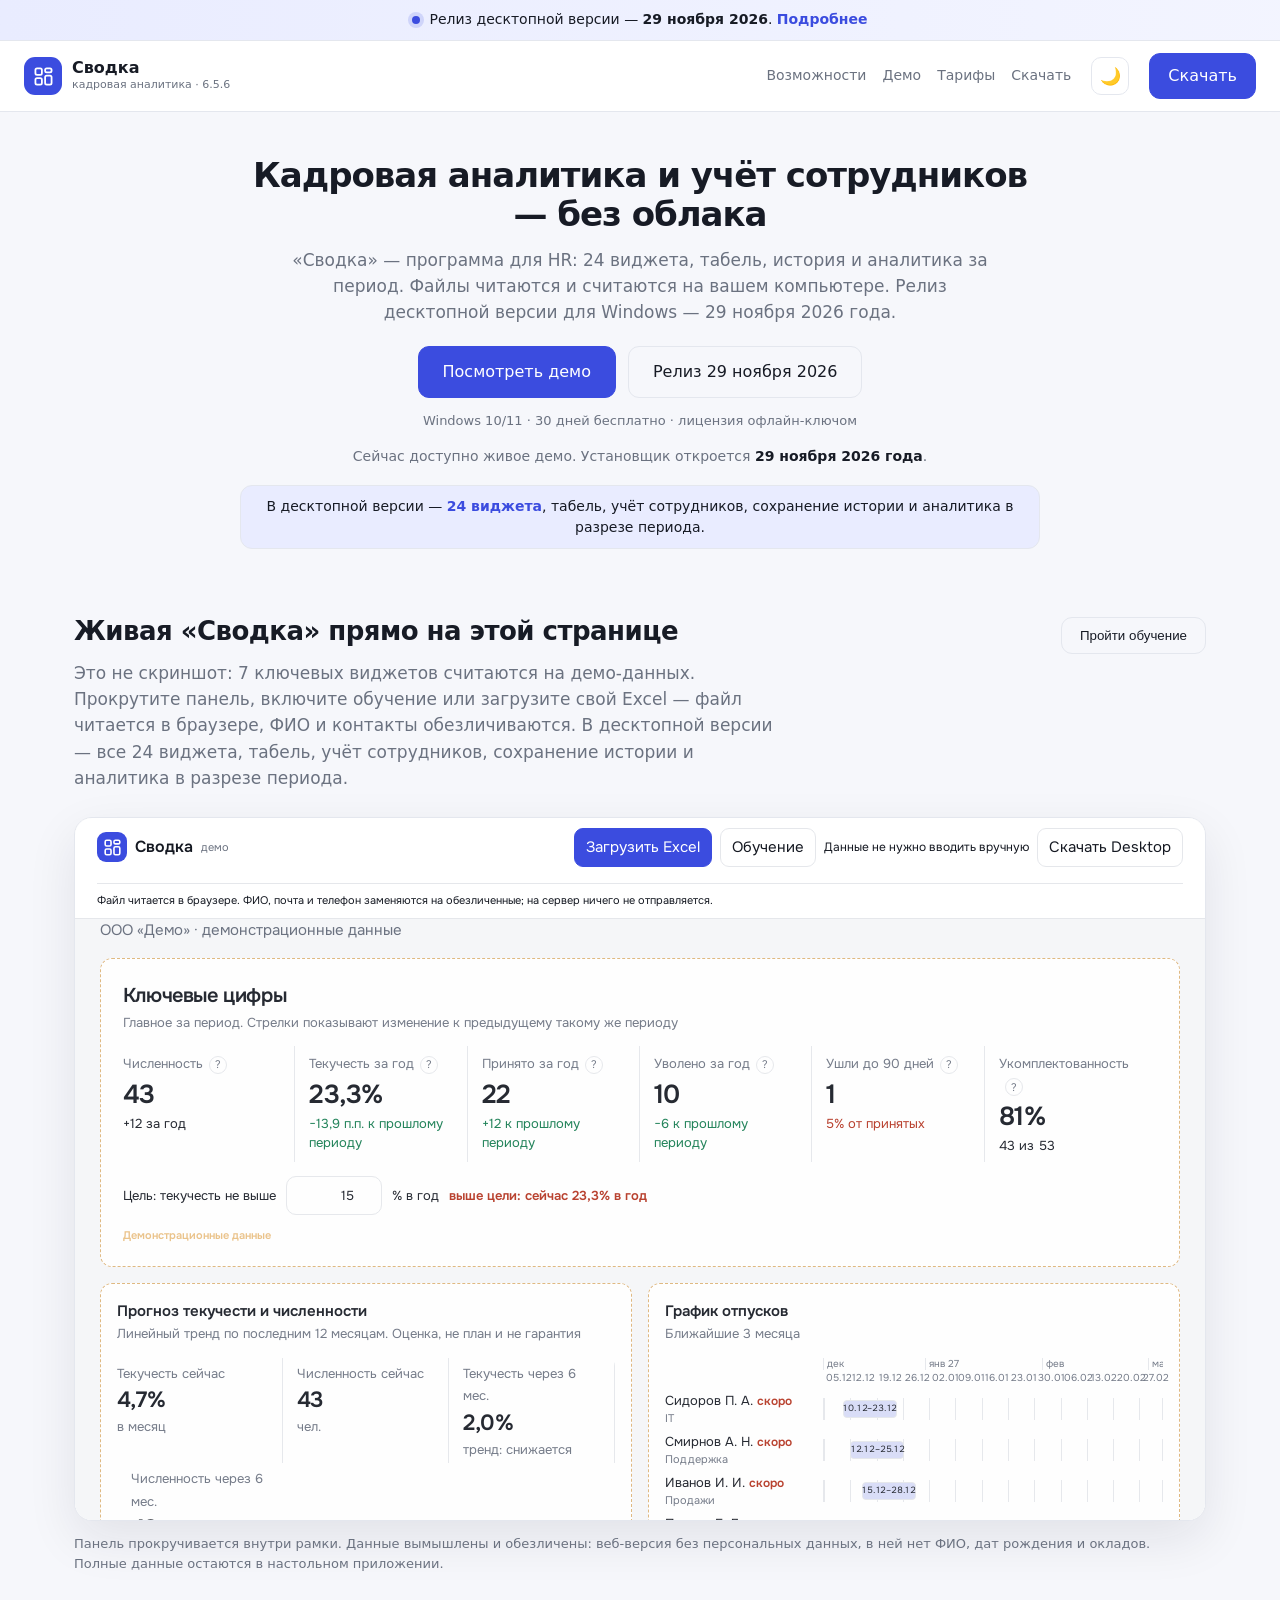
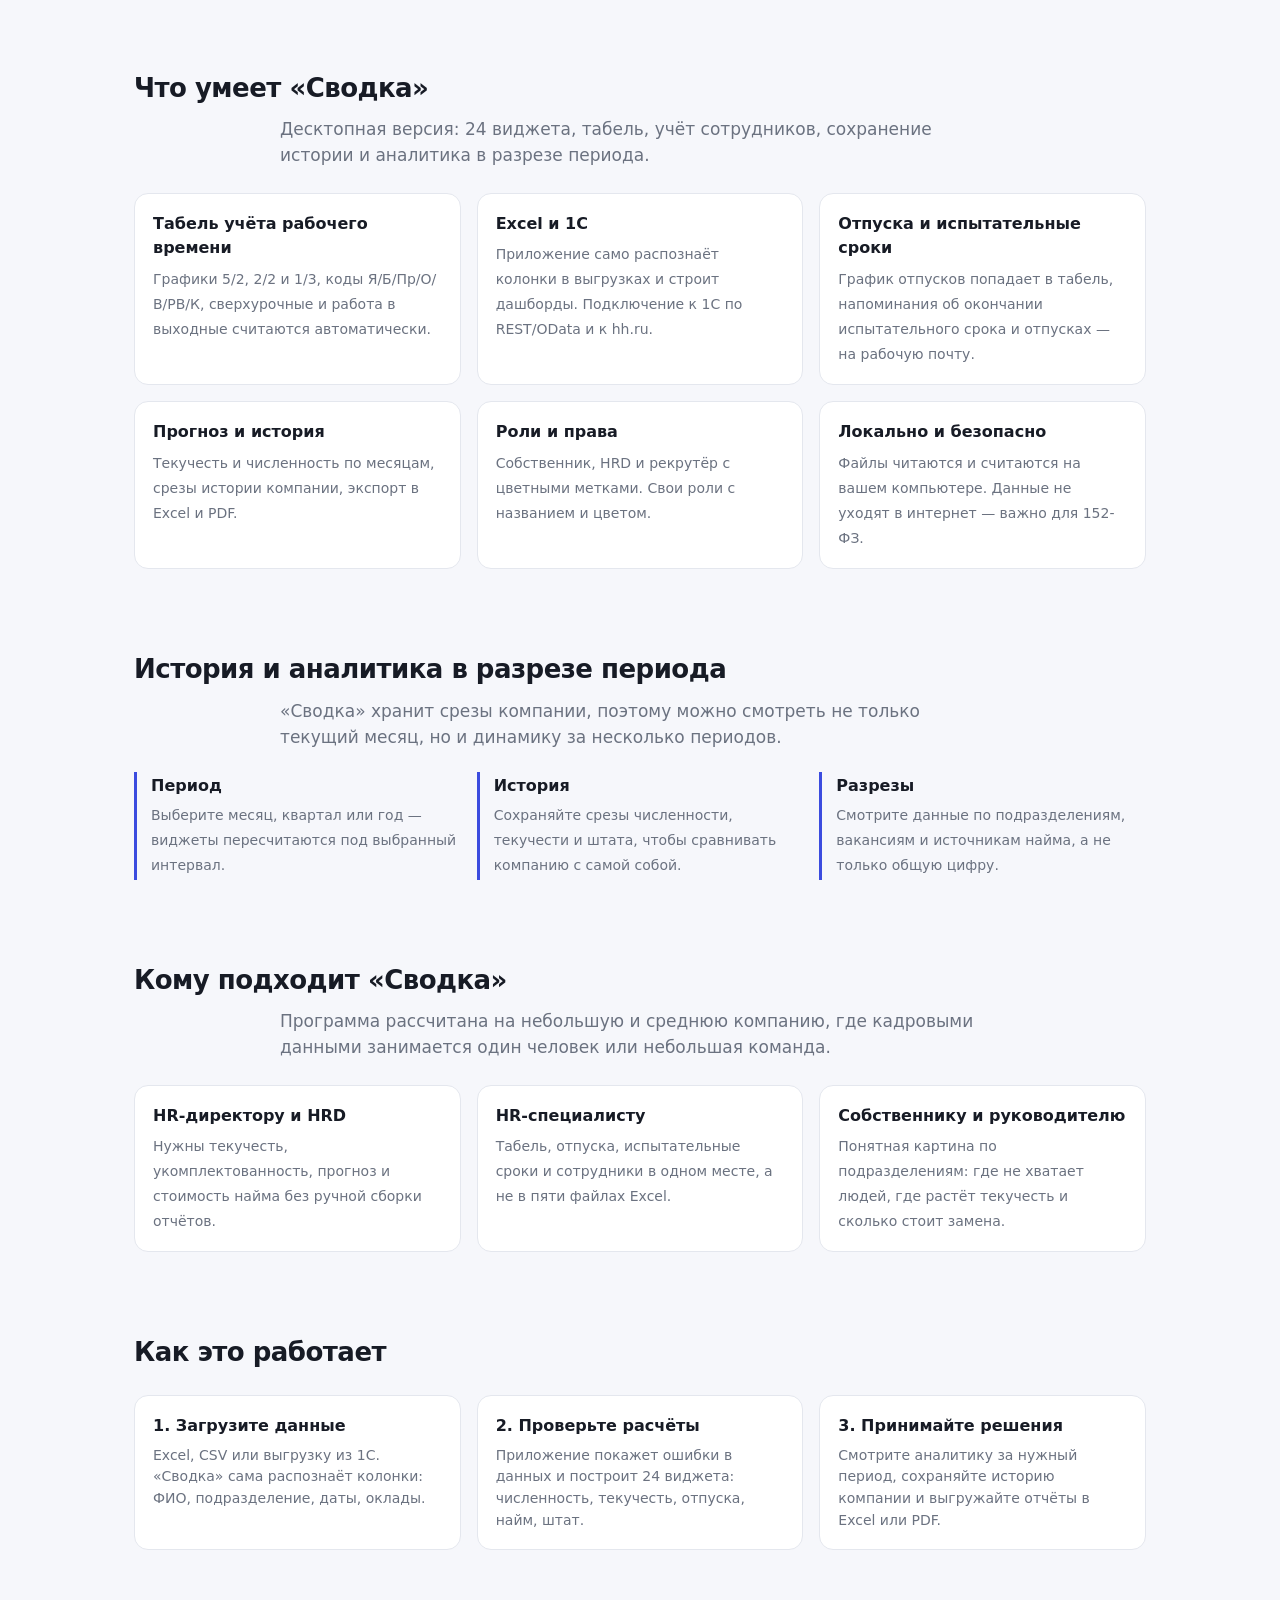
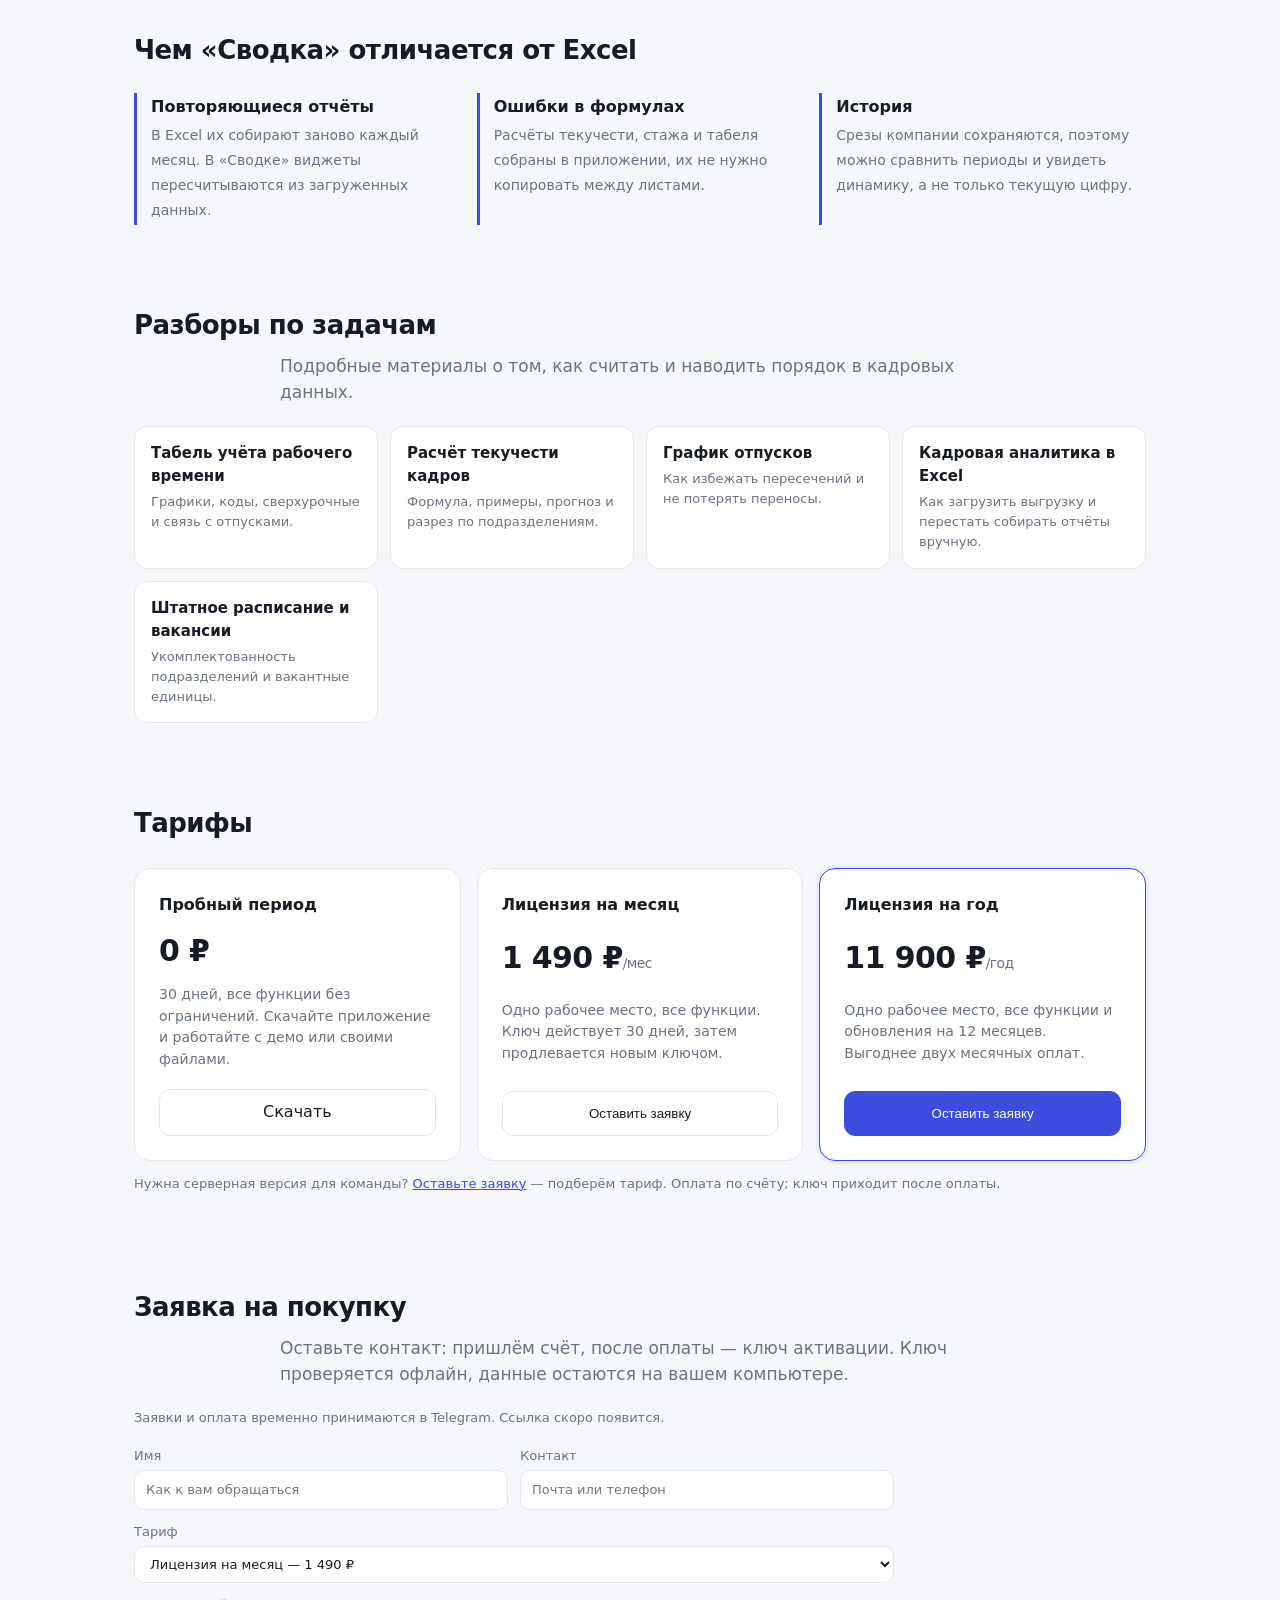
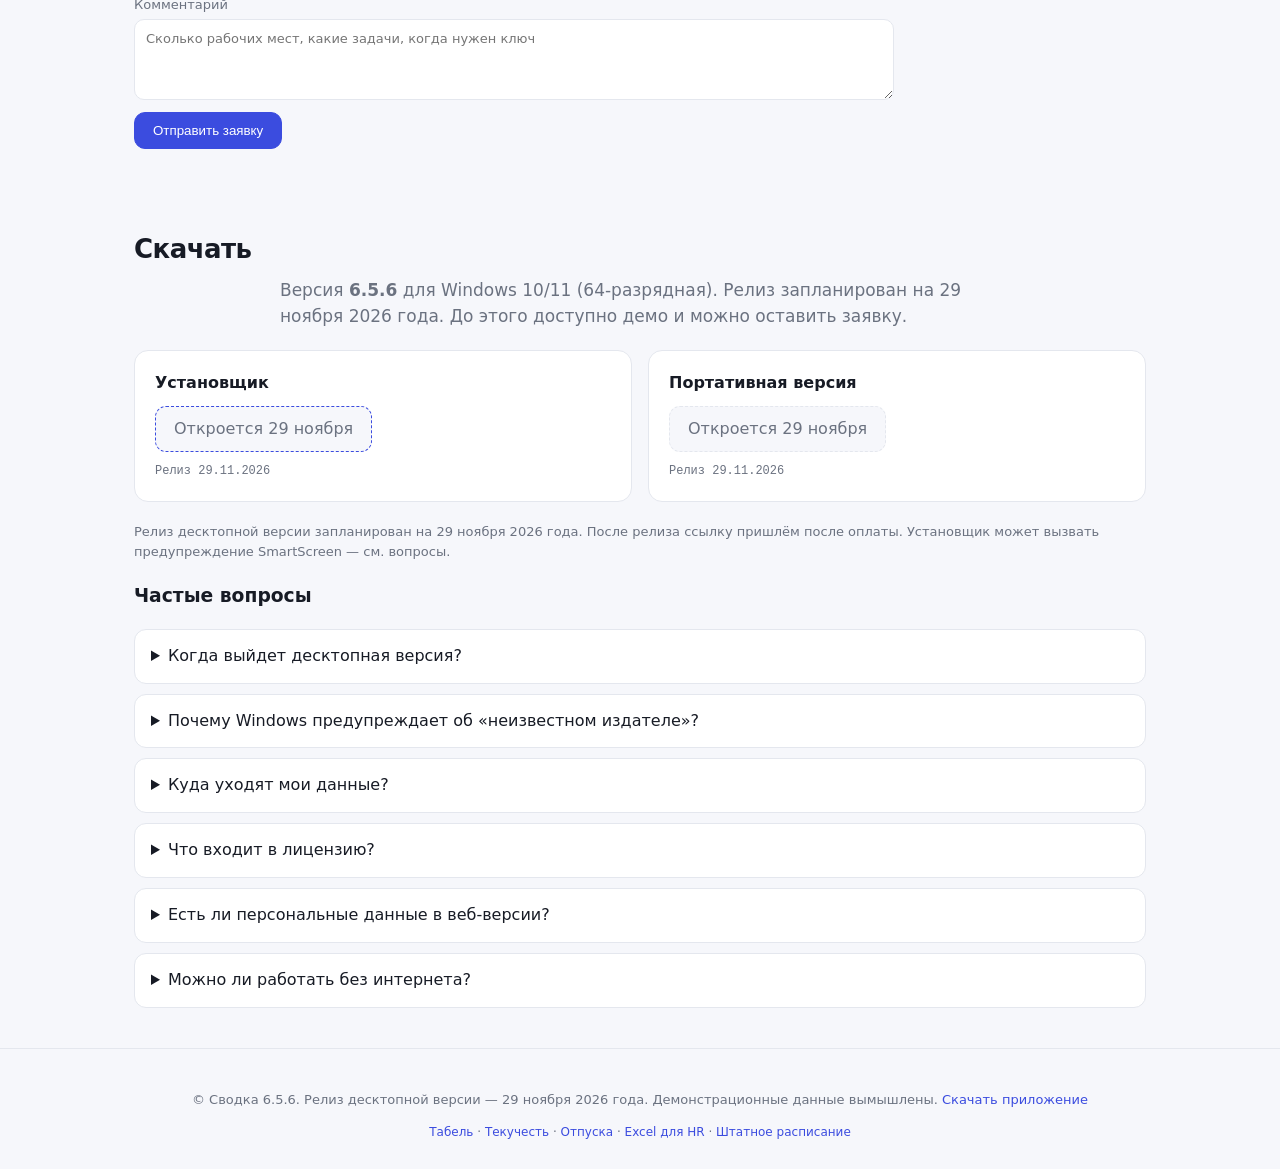
==== docs/index.html @ 2d626028 "SEO: дата релиза, разделы и sitemap" ====
<!DOCTYPE html>
<html lang="ru">
<head>
<meta charset="utf-8">
<meta name="viewport" content="width=device-width, initial-scale=1">
<title>Сводка — кадровая аналитика для HR. Релиз 29 ноября 2026</title>
<meta name="description" content="Сводка — программа для кадровой аналитики и учёта сотрудников: 24 виджета, табель, история и аналитика за период. Релиз для Windows — 29 ноября 2026 года. Демо уже доступно.">
<link rel="canonical" href="https://kraishkinaa.github.io/svodka/">
<link rel="icon" href="site-icon.svg">
<meta name="robots" content="index,follow">
<meta name="theme-color" content="#3b4cdf">
<meta property="og:type" content="website">
<meta property="og:site_name" content="Сводка">
<meta property="og:title" content="Сводка — кадровая аналитика и учёт сотрудников">
<meta property="og:description" content="24 виджета, табель, учёт сотрудников, история и аналитика за период. Релиз для Windows — 29 ноября 2026 года.">
<meta property="og:url" content="https://kraishkinaa.github.io/svodka/">
<meta property="og:image" content="https://kraishkinaa.github.io/svodka/og-image.png">
<meta property="og:image:width" content="1200">
<meta property="og:image:height" content="630">
<meta property="og:image:alt" content="Сводка — кадровая аналитика и учёт сотрудников">
<meta name="twitter:card" content="summary_large_image">
<meta name="twitter:title" content="Сводка — кадровая аналитика для HR">
<meta name="twitter:description" content="24 виджета, табель и аналитика за период. Релиз 29 ноября 2026 года.">
<meta name="twitter:image" content="https://kraishkinaa.github.io/svodka/og-image.png">
<link rel="stylesheet" href="style.css?v=6.5.6-mwyd19mm-mwyd19mm">
<script type="application/ld+json">
{"@context":"https://schema.org","@graph":[
{"@type":"Organization","@id":"https://kraishkinaa.github.io/svodka/#org","name":"Сводка","url":"https://kraishkinaa.github.io/svodka/","logo":"https://kraishkinaa.github.io/svodka/site-icon.svg","sameAs":["https://github.com/kraishkinaa/svodka"]},
{"@type":"WebSite","@id":"https://kraishkinaa.github.io/svodka/#website","url":"https://kraishkinaa.github.io/svodka/","name":"Сводка","inLanguage":"ru","publisher":{"@id":"https://kraishkinaa.github.io/svodka/#org"}},
{"@type":"SoftwareApplication","@id":"https://kraishkinaa.github.io/svodka/#app","name":"Сводка","applicationCategory":"BusinessApplication","operatingSystem":"Windows 10, Windows 11","softwareVersion":"6.5.6","inLanguage":"ru","description":"Кадровая аналитика и учёт сотрудников: 24 виджета, табель, история и аналитика за период. Данные хранятся на компьютере пользователя.","datePublished":"2026-11-29","releaseNotes":"Релиз десктопной версии для Windows","url":"https://kraishkinaa.github.io/svodka/","image":"https://kraishkinaa.github.io/svodka/og-image.png","publisher":{"@id":"https://kraishkinaa.github.io/svodka/#org"},"offers":{"@type":"Offer","price":"1490","priceCurrency":"RUB","availability":"https://schema.org/PreOrder","url":"https://kraishkinaa.github.io/svodka/#pricing"}},
{"@type":"FAQPage","@id":"https://kraishkinaa.github.io/svodka/#faq","mainEntity":[
{"@type":"Question","name":"Когда выйдет десктопная версия?","acceptedAnswer":{"@type":"Answer","text":"Релиз десктопной версии для Windows запланирован на 29 ноября 2026 года. До релиза доступно живое демо, а заявку можно оставить уже сейчас."}},
{"@type":"Question","name":"Куда уходят мои данные?","acceptedAnswer":{"@type":"Answer","text":"Никуда. Приложение читает и считает файлы на вашем компьютере. Сеть используется только если вы сами подключаете 1С, hh.ru или загружаете производственный календарь."}},
{"@type":"Question","name":"Что входит в лицензию?","acceptedAnswer":{"@type":"Answer","text":"Лицензия на одно рабочее место: месяц или год. Триал — 30 дней бесплатно. Ключ активируется в приложении и проверяется офлайн."}},
{"@type":"Question","name":"Есть ли персональные данные в веб-версии?","acceptedAnswer":{"@type":"Answer","text":"Веб-версия обрабатывает загруженные файлы только в браузере: на сервер ничего не отправляется. Панели табеля и сотрудников в веб-версии доступны в демо-режиме; полная работа — в приложении для Windows."}},
{"@type":"Question","name":"Можно ли работать без интернета?","acceptedAnswer":{"@type":"Answer","text":"Да. Десктопное приложение работает офлайн: лицензия проверяется ключом, а данные хранятся на компьютере. Интернет нужен только для необязательных интеграций."}}
]}
]}
</script>
</head>
<body>
<div class="release-bar" role="status"><span class="release-dot"></span><span>Релиз десктопной версии — <time datetime="2026-11-29">29 ноября 2026</time>. <a href="#download">Подробнее</a></span></div>
<header class="top">
  <div class="brand"><span class="mark"><svg viewBox="0 0 26 26" fill="none" stroke="currentColor" stroke-width="2.2" stroke-linecap="round" stroke-linejoin="round" aria-hidden="true"><rect x="3" y="3" width="8" height="8" rx="2"/><rect x="15" y="3" width="8" height="5" rx="2"/><rect x="3" y="15" width="8" height="8" rx="2"/><rect x="15" y="12" width="8" height="11" rx="2"/></svg></span><div><b>Сводка</b><small>кадровая аналитика · 6.5.6</small></div></div>
  <nav class="nav">
    <a href="#features">Возможности</a>
    <a href="#demo">Демо</a>
    <a href="#pricing">Тарифы</a>
    <a href="#download">Скачать</a>
  </nav>
  <button type="button" class="theme-btn" id="site-theme" aria-label="Переключить тему" title="Тёмная тема">🌙</button>
  <a class="btn primary" href="#download">Скачать</a>
</header>

<section class="hero">
  <h1>Кадровая аналитика и учёт сотрудников — без облака</h1>
  <p class="lead">«Сводка» — программа для HR: 24 виджета, табель, история и аналитика за период. Файлы читаются и считаются на вашем компьютере. Релиз десктопной версии для Windows — 29 ноября 2026 года.</p>
  <div class="hero-actions">
    <a class="btn primary lg" href="#demo" data-demo-tour>Посмотреть демо</a>
    <a class="btn ghost lg" href="#download">Релиз 29 ноября 2026</a>
  </div>
  <p class="fine">Windows 10/11 · 30 дней бесплатно · лицензия офлайн-ключом</p>
  <p class="release-note">Сейчас доступно живое демо. Установщик откроется <time datetime="2026-11-29">29 ноября 2026 года</time>.</p>
  <p class="hero-facts">В десктопной версии — <b>24 виджета</b>, табель, учёт сотрудников, сохранение истории и аналитика в разрезе периода.</p>
</section>

<section id="demo" class="section demo-live">
  <div class="demo-intro">
    <div>
      <h2>Живая «Сводка» прямо на этой странице</h2>
      <p class="lead">Это не скриншот: 7 ключевых виджетов считаются на демо-данных. Прокрутите панель, включите обучение или загрузите свой Excel — файл читается в браузере, ФИО и контакты обезличиваются. В десктопной версии — все 24 виджета, табель, учёт сотрудников, сохранение истории и аналитика в разрезе периода.</p>
    </div>
    <div class="demo-intro-actions">
      <button type="button" class="btn ghost" data-demo-tour>Пройти обучение</button>
    </div>
  </div>
  <div class="live-demo">
    <iframe id="demo-inline" title="Живое демо «Сводки»" src="demo/?showcase=1&embed=1&v=6.5.6-mwyd19mm-mwyd19mm" loading="eager"></iframe>
  </div>
  <p class="fine">Панель прокручивается внутри рамки. Данные вымышлены и обезличены: веб-версия без персональных данных, в ней нет ФИО, дат рождения и окладов. Полные данные остаются в настольном приложении.</p>
</section>

<section id="features" class="section">
  <h2>Что умеет «Сводка»</h2>
  <p class="lead">Десктопная версия: 24 виджета, табель, учёт сотрудников, сохранение истории и аналитика в разрезе периода.</p>
  <div class="feat-grid">
    <div class="feat"><b>Табель учёта рабочего времени</b><span>Графики 5/2, 2/2 и 1/3, коды Я/Б/Пр/О/В/РВ/К, сверхурочные и работа в выходные считаются автоматически.</span></div>
    <div class="feat"><b>Excel и 1С</b><span>Приложение само распознаёт колонки в выгрузках и строит дашборды. Подключение к 1С по REST/OData и к hh.ru.</span></div>
    <div class="feat"><b>Отпуска и испытательные сроки</b><span>График отпусков попадает в табель, напоминания об окончании испытательного срока и отпусках — на рабочую почту.</span></div>
    <div class="feat"><b>Прогноз и история</b><span>Текучесть и численность по месяцам, срезы истории компании, экспорт в Excel и PDF.</span></div>
    <div class="feat"><b>Роли и права</b><span>Собственник, HRD и рекрутёр с цветными метками. Свои роли с названием и цветом.</span></div>
    <div class="feat"><b>Локально и безопасно</b><span>Файлы читаются и считаются на вашем компьютере. Данные не уходят в интернет — важно для 152-ФЗ.</span></div>
  </div>
</section>

<section id="history" class="section">
  <h2>История и аналитика в разрезе периода</h2>
  <p class="lead">«Сводка» хранит срезы компании, поэтому можно смотреть не только текущий месяц, но и динамику за несколько периодов.</p>
  <div class="compare">
    <div><b>Период</b><span>Выберите месяц, квартал или год — виджеты пересчитаются под выбранный интервал.</span></div>
    <div><b>История</b><span>Сохраняйте срезы численности, текучести и штата, чтобы сравнивать компанию с самой собой.</span></div>
    <div><b>Разрезы</b><span>Смотрите данные по подразделениям, вакансиям и источникам найма, а не только общую цифру.</span></div>
  </div>
</section>

<section id="audience" class="section">
  <h2>Кому подходит «Сводка»</h2>
  <p class="lead">Программа рассчитана на небольшую и среднюю компанию, где кадровыми данными занимается один человек или небольшая команда.</p>
  <div class="feat-grid">
    <div class="feat"><b>HR-директору и HRD</b><span>Нужны текучесть, укомплектованность, прогноз и стоимость найма без ручной сборки отчётов.</span></div>
    <div class="feat"><b>HR-специалисту</b><span>Табель, отпуска, испытательные сроки и сотрудники в одном месте, а не в пяти файлах Excel.</span></div>
    <div class="feat"><b>Собственнику и руководителю</b><span>Понятная картина по подразделениям: где не хватает людей, где растёт текучесть и сколько стоит замена.</span></div>
  </div>
</section>

<section id="how" class="section">
  <h2>Как это работает</h2>
  <div class="steps">
    <div><b>1. Загрузите данные</b><span>Excel, CSV или выгрузку из 1С. «Сводка» сама распознаёт колонки: ФИО, подразделение, даты, оклады.</span></div>
    <div><b>2. Проверьте расчёты</b><span>Приложение покажет ошибки в данных и построит 24 виджета: численность, текучесть, отпуска, найм, штат.</span></div>
    <div><b>3. Принимайте решения</b><span>Смотрите аналитику за нужный период, сохраняйте историю компании и выгружайте отчёты в Excel или PDF.</span></div>
  </div>
</section>

<section id="vs-excel" class="section">
  <h2>Чем «Сводка» отличается от Excel</h2>
  <div class="compare">
    <div><b>Повторяющиеся отчёты</b><span>В Excel их собирают заново каждый месяц. В «Сводке» виджеты пересчитываются из загруженных данных.</span></div>
    <div><b>Ошибки в формулах</b><span>Расчёты текучести, стажа и табеля собраны в приложении, их не нужно копировать между листами.</span></div>
    <div><b>История</b><span>Срезы компании сохраняются, поэтому можно сравнить периоды и увидеть динамику, а не только текущую цифру.</span></div>
  </div>
</section>

<section id="guides" class="section">
  <h2>Разборы по задачам</h2>
  <p class="lead">Подробные материалы о том, как считать и наводить порядок в кадровых данных.</p>
  <div class="topic-grid">
    <a href="tabel-ucheta-rabochego-vremeni/"><b>Табель учёта рабочего времени</b><span>Графики, коды, сверхурочные и связь с отпусками.</span></a>
    <a href="raschet-tekuchesti-kadrov/"><b>Расчёт текучести кадров</b><span>Формула, примеры, прогноз и разрез по подразделениям.</span></a>
    <a href="grafik-otpuskov/"><b>График отпусков</b><span>Как избежать пересечений и не потерять переносы.</span></a>
    <a href="kadrovaya-analitika-excel/"><b>Кадровая аналитика в Excel</b><span>Как загрузить выгрузку и перестать собирать отчёты вручную.</span></a>
    <a href="shtatnoe-raspisanie/"><b>Штатное расписание и вакансии</b><span>Укомплектованность подразделений и вакантные единицы.</span></a>
  </div>
</section>

<section id="pricing" class="section">
  <h2>Тарифы</h2>
  <div class="pricing">
    <div class="plan">
      <h3>Пробный период</h3>
      <div class="price">0 ₽</div>
      <p>30 дней, все функции без ограничений. Скачайте приложение и работайте с демо или своими файлами.</p>
      <a class="btn ghost" href="#download">Скачать</a>
    </div>
    <div class="plan">
      <h3>Лицензия на месяц</h3>
      <div class="price">1 490 ₽<small>/мес</small></div>
      <p>Одно рабочее место, все функции. Ключ действует 30 дней, затем продлевается новым ключом.</p>
      <button type="button" class="btn ghost" data-plan="month">Оставить заявку</button>
    </div>
    <div class="plan featured">
      <h3>Лицензия на год</h3>
      <div class="price">11 900 ₽<small>/год</small></div>
      <p>Одно рабочее место, все функции и обновления на 12 месяцев. Выгоднее двух месячных оплат.</p>
      <button type="button" class="btn primary" data-plan="year">Оставить заявку</button>
    </div>
  </div>
  <p class="fine">Нужна серверная версия для команды? <button type="button" class="lk" data-plan="server">Оставьте заявку</button> — подберём тариф. Оплата по счёту; ключ приходит после оплаты.</p>
</section>

<section id="lead" class="section">
  <h2>Заявка на покупку</h2>
  <p class="lead">Оставьте контакт: пришлём счёт, после оплаты — ключ активации. Ключ проверяется офлайн, данные остаются на вашем компьютере.</p>
  <form id="lead-form" class="lead-form">
    <label>Имя<input id="lead-name" name="name" maxlength="120" placeholder="Как к вам обращаться" autocomplete="name"></label>
    <label>Контакт<input id="lead-contact" name="contact" maxlength="200" placeholder="Почта или телефон" autocomplete="email"></label>
    <label>Тариф<select id="lead-plan" name="plan">
      <option value="month">Лицензия на месяц — 1 490 ₽</option>
      <option value="year">Лицензия на год — 11 900 ₽</option>
      <option value="server">Серверная версия — по запросу</option>
    </select></label>
    <label>Комментарий<textarea id="lead-comment" name="comment" rows="3" maxlength="2000" placeholder="Сколько рабочих мест, какие задачи, когда нужен ключ"></textarea></label>
    <div class="lead-actions"><button type="submit" class="btn primary">Отправить заявку</button><span class="fine" id="lead-status"></span></div>
  </form>
</section>

<section id="download" class="section">
  <h2>Скачать</h2>
  <p class="lead">Версия <b id="dl-version">6.5.6</b> для Windows 10/11 (64-разрядная). Релиз запланирован на <time datetime="2026-11-29">29 ноября 2026 года</time>. До этого доступно демо и можно оставить заявку.</p>
  <div class="dl-grid">
    <div class="dl">
      <b>Установщик</b>
      <a class="btn primary locked" id="dl-setup" href="#download" role="button" aria-disabled="true">Скачивание скоро</a>
      <span class="hash" id="hash-setup">Ссылка появится после оплаты</span>
    </div>
    <div class="dl">
      <b>Портативная версия</b>
      <a class="btn ghost locked" id="dl-portable" href="#download" role="button" aria-disabled="true">Скачивание скоро</a>
      <span class="hash" id="hash-portable">Ссылка появится после оплаты</span>
    </div>
  </div>
  <p class="fine" id="dl-note">Контрольные суммы SHA-256 показаны для проверки целостности. Установщик может вызвать предупреждение SmartScreen — см. <a href="#faq">вопросы</a>.</p>

  <h3 id="faq">Частые вопросы</h3>
  <div class="faq">
    <details><summary>Когда выйдет десктопная версия?</summary><p>Релиз десктопной версии для Windows запланирован на <time datetime="2026-11-29">29 ноября 2026 года</time>. До релиза доступно живое демо, а заявку можно оставить уже сейчас.</p></details>
    <details><summary>Почему Windows предупреждает об «неизвестном издателе»?</summary><p>Установщик не подписан сертификатом кода. Нажмите «Подробнее» → «Выполнить в любом случае». Для снятия предупреждения нужен EV-сертификат.</p></details>
    <details><summary>Куда уходят мои данные?</summary><p>Никуда. Приложение читает и считает файлы на вашем компьютере. Сеть используется только если вы сами подключаете 1С, hh.ru или загружаете производственный календарь.</p></details>
    <details><summary>Что входит в лицензию?</summary><p>Лицензия на одно рабочее место: месяц или год. Триал — 30 дней бесплатно. Ключ активируется в приложении, проверяется офлайн. После окончания срока ключ можно продлить.</p></details>
    <details><summary>Есть ли персональные данные в веб-версии?</summary><p>Веб-версия обрабатывает загруженные файлы только в браузере: на сервер ничего не отправляется. Панели табеля и сотрудников в веб-версии доступны только в демо-режиме; полная работа с ними — в приложении для Windows.</p></details>
    <details><summary>Можно ли работать без интернета?</summary><p>Да. Десктопное приложение работает офлайн: лицензия проверяется ключом, а данные хранятся на компьютере. Интернет нужен только для необязательных интеграций.</p></details>
  </div>
</section>

<footer>
  <p>© Сводка 6.5.6. Релиз десктопной версии — <time datetime="2026-11-29">29 ноября 2026 года</time>. Демонстрационные данные вымышлены. <a href="#download">Скачать приложение</a></p>
  <p class="footer-links"><a href="tabel-ucheta-rabochego-vremeni/">Табель</a> · <a href="raschet-tekuchesti-kadrov/">Текучесть</a> · <a href="grafik-otpuskov/">Отпуска</a> · <a href="kadrovaya-analitika-excel/">Excel для HR</a> · <a href="shtatnoe-raspisanie/">Штатное расписание</a></p>
</footer>

<div id="dl-modal" class="dl-modal" hidden>
  <div class="dl-modal-card" role="dialog" aria-modal="true" aria-labelledby="dl-modal-title">
    <h3 id="dl-modal-title">Релиз 29 ноября 2026</h3>
    <p>Установщик десктопной версии откроется 29 ноября 2026 года. До релиза можно посмотреть живое демо и оставить заявку.</p>
    <div class="dl-modal-actions">
      <a class="btn primary" id="dl-buy" href="#" target="_blank" rel="noopener">Написать в Telegram</a>
      <span class="fine" id="dl-buy-note">Ссылка на Telegram скоро появится.</span>
      <button type="button" class="btn ghost" id="dl-close">Понятно</button>
    </div>
  </div>
</div>

<script src="site-config.js?v=6.5.6-mwyd19mm-mwyd19mm"></script>
<script src="analytics.js?v=6.5.6-mwyd19mm-mwyd19mm"></script>
<script src="app.js?v=6.5.6-mwyd19mm-mwyd19mm"></script>
</body>
</html>
---- docs/style.css ----
:root{--bg:#f6f7fb;--s:#fff;--ink:#171b25;--mut:#6b7280;--line:#e4e7ee;--acc:#3b4cdf;--accs:#e9ecff;--ok:#117a4d;--bad:#b4331f;--c2:#0f9d8a;--c3:#d98b1c}
*{box-sizing:border-box}
html{scroll-behavior:smooth}
body{margin:0;background:var(--bg);color:var(--ink);font:16px/1.55 system-ui,-apple-system,"Segoe UI",Roboto,Arial,sans-serif}
a{color:var(--acc);text-decoration:none}
a:hover{text-decoration:underline}
.top{position:sticky;top:0;z-index:20;display:flex;align-items:center;gap:20px;padding:12px 24px;background:color-mix(in srgb,var(--s) 92%,transparent);border-bottom:1px solid var(--line);backdrop-filter:blur(8px)}
.brand{display:flex;align-items:center;gap:10px}
.mark{display:grid;place-items:center;width:38px;height:38px;border-radius:11px;background:var(--acc);color:#fff;font-weight:700;font-size:19px}
.brand b{display:block;font-size:16px;line-height:1.1}
.brand small{display:block;font-size:11px;color:var(--mut)}
.nav{display:flex;gap:16px;margin-left:auto}
.nav a{color:var(--mut);font-size:14px}
.nav a:hover{color:var(--ink)}
.btn{display:inline-flex;align-items:center;justify-content:center;gap:8px;border:1px solid var(--line);border-radius:11px;padding:10px 18px;background:var(--s);color:var(--ink);font-weight:500;cursor:pointer}
.btn:hover{text-decoration:none;border-color:var(--acc)}
.btn.primary{background:var(--acc);border-color:var(--acc);color:#fff}
.btn.primary:hover{filter:brightness(1.06)}
.btn.ghost{background:transparent}
.btn.lg{padding:13px 24px;font-size:16px}
.hero{max-width:860px;margin:0 auto;padding:44px 24px 22px;text-align:center}
.hero h1{font-size:34px;letter-spacing:-.03em;line-height:1.12;margin:0 0 14px}
.lead{color:var(--mut);font-size:17px;max-width:720px;margin:0 auto 20px}
.hero-actions{display:flex;gap:12px;justify-content:center;flex-wrap:wrap}
.fine{font-size:13px;color:var(--mut)}
.hero-facts{max-width:800px;margin:18px auto 0;padding:10px 16px;border:1px solid var(--line);border-radius:12px;background:var(--accs);font-size:14px;line-height:1.5}
.hero-facts b{color:var(--acc);font-weight:600}
.release-bar{display:flex;align-items:center;justify-content:center;gap:9px;padding:9px 18px;background:linear-gradient(90deg,var(--accs),color-mix(in srgb,var(--accs) 55%,var(--s)));border-bottom:1px solid var(--line);font-size:14px;text-align:center}
.release-bar a{font-weight:600;white-space:nowrap}
.release-dot{width:8px;height:8px;border-radius:50%;background:var(--acc);box-shadow:0 0 0 4px color-mix(in srgb,var(--acc) 16%,transparent);flex:none}
.release-bar time,.release-note time{font-weight:700;color:var(--ink)}
.release-note{max-width:720px;margin:14px auto 0;font-size:14px;color:var(--mut)}
.steps{display:grid;grid-template-columns:repeat(3,1fr);gap:16px;margin-top:22px}
.steps>div{border:1px solid var(--line);border-radius:14px;padding:18px;background:var(--s)}
.steps b{display:block;margin-bottom:6px}
.steps span{display:block;color:var(--mut);font-size:14px}
.compare{display:grid;grid-template-columns:repeat(3,1fr);gap:16px;margin-top:22px}
.compare>div{border-left:3px solid var(--acc);padding:2px 0 2px 14px}
.compare b{display:block;margin-bottom:4px}
.compare span{color:var(--mut);font-size:14px}
.topic-grid{display:grid;grid-template-columns:repeat(auto-fit,minmax(240px,1fr));gap:12px;margin-top:20px}
.topic-grid a{display:block;border:1px solid var(--line);border-radius:13px;padding:15px 16px;background:var(--s);color:var(--ink)}
.topic-grid a:hover{border-color:var(--acc);text-decoration:none}
.topic-grid b{display:block;margin-bottom:4px;font-size:15px}
.topic-grid span{display:block;color:var(--mut);font-size:13px}
.footer-links{font-size:12px;margin:8px 0 0}
.section{max-width:1060px;margin:0 auto;padding:40px 24px}
.section h2{font-size:26px;letter-spacing:-.02em;margin:0 0 8px}
.demo-grid{display:grid;grid-template-columns:1fr 1fr;gap:16px;margin:24px 0 12px}
.card{background:var(--s);border:1px solid var(--line);border-radius:16px;padding:20px}
.card.wide{grid-column:1/-1}
.card h3{font-size:15px;margin:0 0 14px}
.kpis{display:grid;grid-template-columns:repeat(3,1fr);gap:16px}
.kpis span{display:block;font-size:12px;color:var(--mut);text-transform:uppercase;letter-spacing:.03em}
.kpis b{display:block;font-size:26px;letter-spacing:-.02em;margin-top:2px}
.kpis i{display:block;font-style:normal;font-size:12px;margin-top:2px}
.up{color:var(--ok)}.dn{color:var(--bad)}.mut{color:var(--mut)}
.bars{display:grid;gap:14px}
.bars>div{display:grid;grid-template-columns:120px 1fr 52px;gap:10px;align-items:center;font-size:14px}
.bars label{color:var(--mut)}
.bars>div>div{height:12px;background:var(--line);border-radius:6px;overflow:hidden}
.bars u{display:block;height:100%;background:var(--acc);border-radius:6px}
.bars em{font-style:normal;text-align:right;font-variant-numeric:tabular-nums}
.funnel{display:grid;gap:6px}
.funnel div{display:flex;justify-content:space-between;background:var(--bg);border-radius:8px;padding:9px 12px;font-size:14px}
.funnel b{font-variant-numeric:tabular-nums}
.tbl{width:100%;border-collapse:collapse;font-size:14px}
.tbl th,.tbl td{text-align:left;padding:8px 10px;border-bottom:1px solid var(--line)}
.tbl th{font-size:11px;text-transform:uppercase;letter-spacing:.04em;color:var(--mut);font-weight:600}
.tbl td{font-variant-numeric:tabular-nums}
.demo-note{text-align:center}
.feat-grid{display:grid;grid-template-columns:repeat(auto-fit,minmax(300px,1fr));gap:16px;margin-top:24px}
.feat{border:1px solid var(--line);border-radius:14px;padding:18px;background:var(--s)}
.feat b{display:block;margin-bottom:6px}
.feat span{color:var(--mut);font-size:14px}
.pricing{display:grid;grid-template-columns:repeat(auto-fit,minmax(260px,1fr));gap:16px;margin-top:24px}
.plan{border:1px solid var(--line);border-radius:16px;padding:24px;background:var(--s);display:grid;gap:10px}
.plan.featured{border-color:var(--acc);box-shadow:0 0 0 3px var(--accs)}
.plan h3{margin:0;font-size:16px}
.price{font-size:30px;font-weight:700;letter-spacing:-.02em}
.price small{font-size:14px;font-weight:500;color:var(--mut)}
.plan p{color:var(--mut);font-size:14px;margin:0 0 8px}
.lk{background:none;border:0;color:var(--acc);cursor:pointer;font:inherit;text-decoration:underline;padding:0}
.lead-form{display:grid;grid-template-columns:1fr 1fr;gap:12px;max-width:760px;margin-top:18px}
.lead-form label{display:grid;gap:4px;font-size:13px;color:var(--mut)}
.lead-form input,.lead-form select,.lead-form textarea{font:inherit;color:var(--ink);background:var(--s);border:1px solid var(--line);border-radius:10px;padding:9px 11px}
.lead-form label:nth-child(3),.lead-form label:nth-child(4),.lead-actions{grid-column:1/-1}
.lead-actions{display:flex;gap:12px;align-items:center;flex-wrap:wrap}
@media(max-width:700px){.lead-form{grid-template-columns:1fr}}
.dl-grid{display:grid;grid-template-columns:1fr 1fr;gap:16px;margin:20px 0}
.dl{display:grid;gap:10px;justify-items:start;border:1px solid var(--line);border-radius:14px;padding:20px;background:var(--s)}
.hash{font-family:ui-monospace,Consolas,monospace;font-size:12px;color:var(--mut);word-break:break-all}
.btn.locked{background:var(--bg);border-style:dashed;color:var(--mut);cursor:pointer}
.btn.locked:hover{border-color:var(--acc);color:var(--ink)}
.dl-modal{position:fixed;inset:0;z-index:50;display:flex;align-items:center;justify-content:center;padding:20px;background:rgba(23,27,37,.45);backdrop-filter:blur(4px)}
.dl-modal[hidden]{display:none}
.dl-modal-card{width:min(480px,100%);background:var(--s);border:1px solid var(--line);border-radius:16px;padding:22px;box-shadow:0 24px 70px rgba(0,0,0,.22)}
.dl-modal-card h3{margin:0 0 8px;font-size:20px}
.dl-modal-card p{margin:0 0 16px;color:var(--mut);line-height:1.5}
.dl-modal-actions{display:flex;gap:10px;flex-wrap:wrap;align-items:center}
:root[data-theme="dark"]{--bg:#10131a;--s:#181c25;--ink:#eceef3;--mut:#98a0b0;--line:#272c38;--acc:#8c9bff;--accs:#232a52;--ok:#5fd39b;--bad:#ff8b78;--c2:#4fd1bd;--c3:#f0b254;color-scheme:dark}
.theme-btn{width:38px;height:38px;padding:0;border:1px solid var(--line);border-radius:10px;background:var(--s);color:var(--ink);font-size:17px;line-height:1;cursor:pointer}
.theme-btn:hover{border-color:var(--acc)}
.mark svg{width:21px;height:21px}
.demo-live{max-width:1180px}
.demo-intro{display:flex;gap:18px;align-items:flex-start;justify-content:space-between;flex-wrap:wrap}
.demo-intro .lead{margin:0 0 8px}
.demo-intro-actions{display:flex;gap:8px;padding-top:6px}
.live-demo{margin-top:18px;border:1px solid var(--line);border-radius:18px;overflow:hidden;background:var(--s);box-shadow:0 18px 50px rgba(17,24,39,.09)}
#demo-inline{display:block;width:100%;height:min(78vh,840px);min-height:560px;border:0;background:var(--s)}
@media(max-width:760px){#demo-inline{height:72vh;min-height:520px}}

.faq{display:grid;gap:10px;margin-top:16px}
.faq details{border:1px solid var(--line);border-radius:12px;background:var(--s);padding:14px 16px}
.faq summary{cursor:pointer;font-weight:500}
.faq p{color:var(--mut);margin:10px 0 0}
footer{border-top:1px solid var(--line);padding:28px 24px;text-align:center;color:var(--mut);font-size:13px}
@media (max-width:760px){
  .nav{display:none}
  .hero h1{font-size:28px}
  .demo-grid,.dl-grid,.steps,.compare{grid-template-columns:1fr}
  .kpis{grid-template-columns:1fr 1fr}
  .release-bar{align-items:flex-start;text-align:left}
}
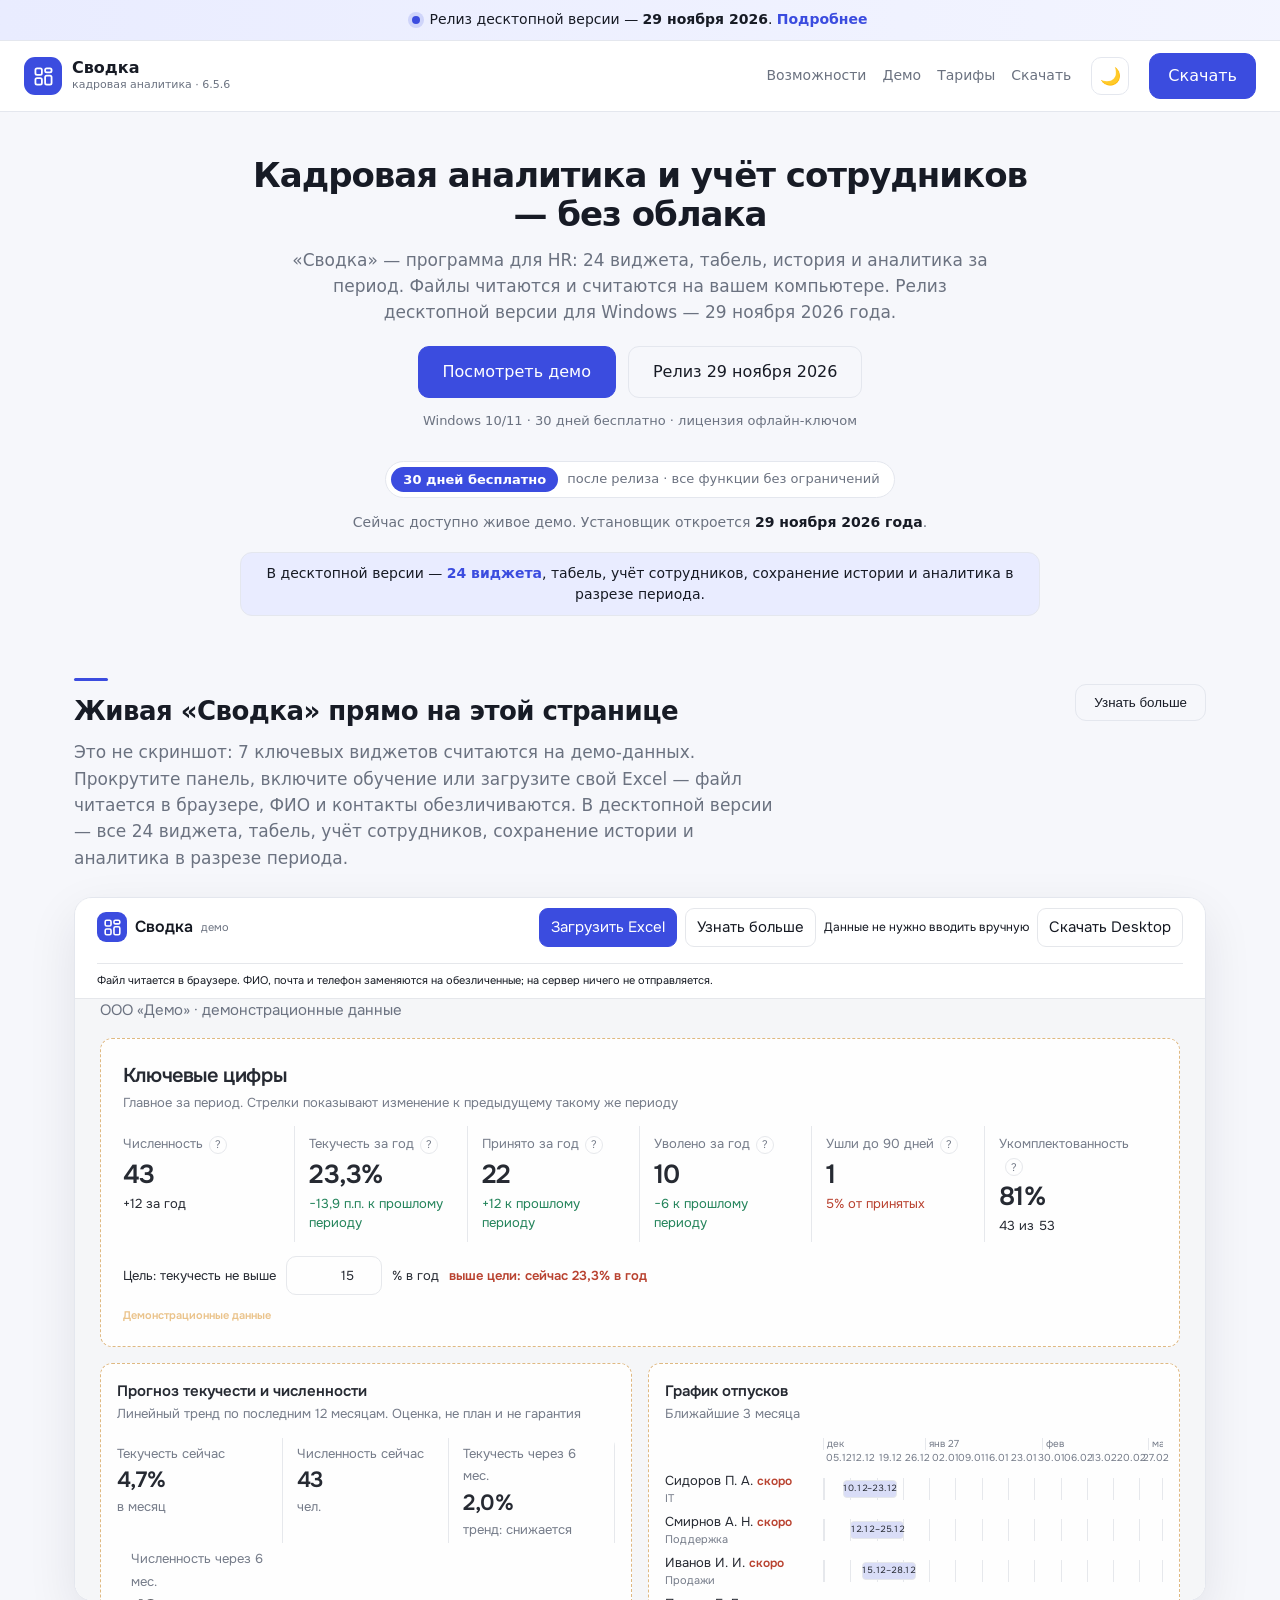
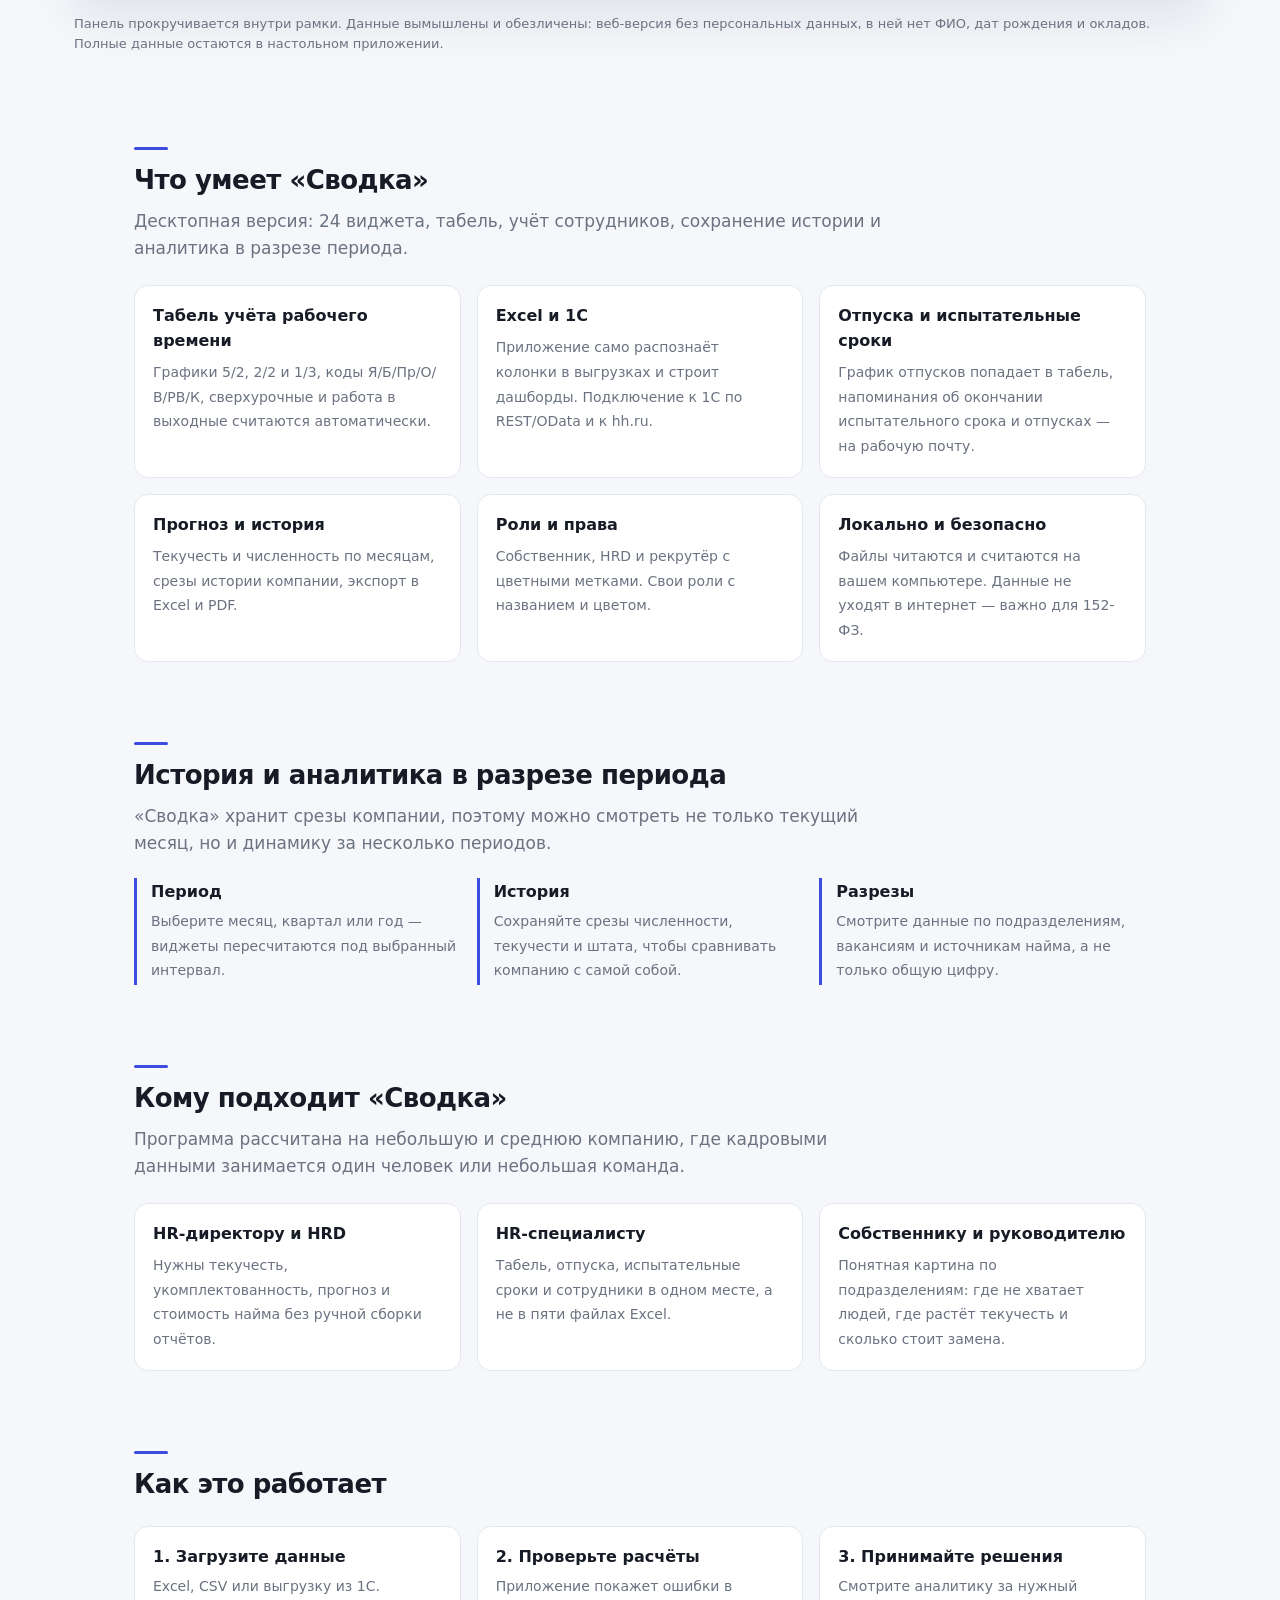
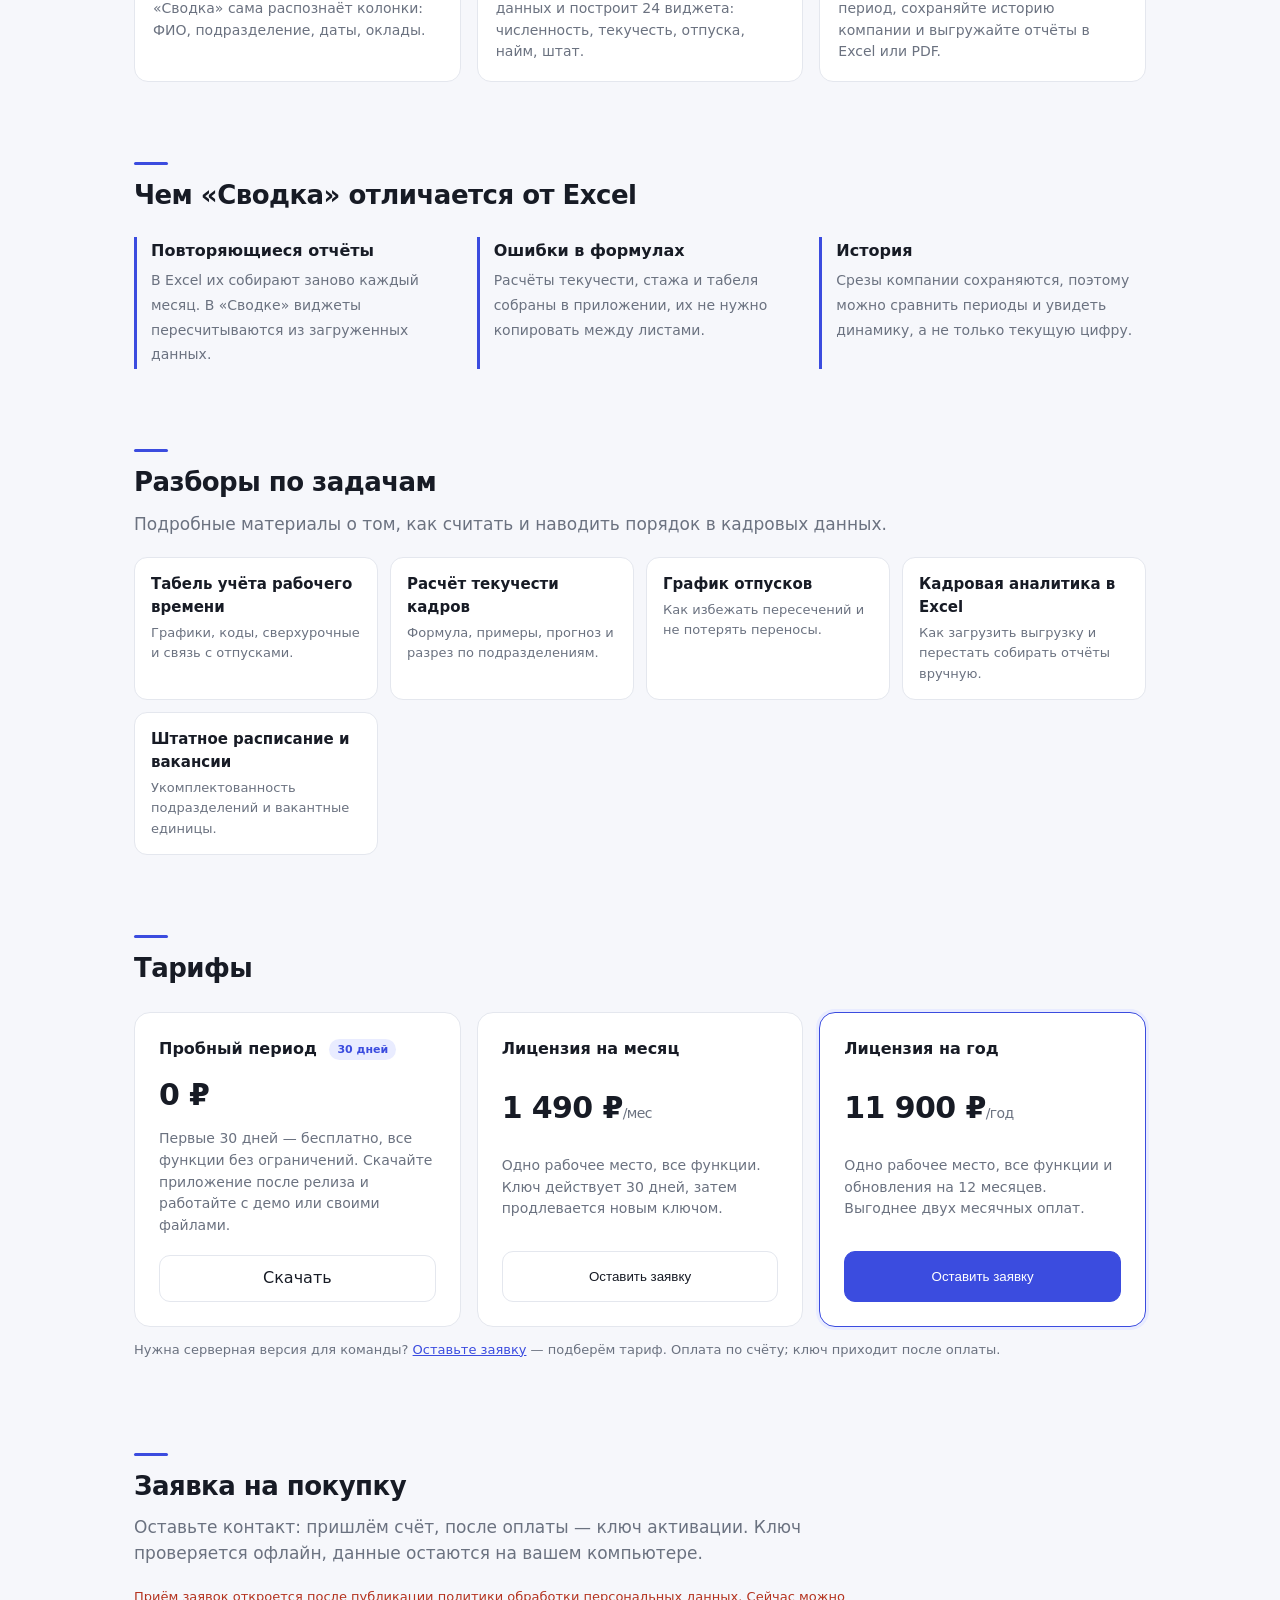
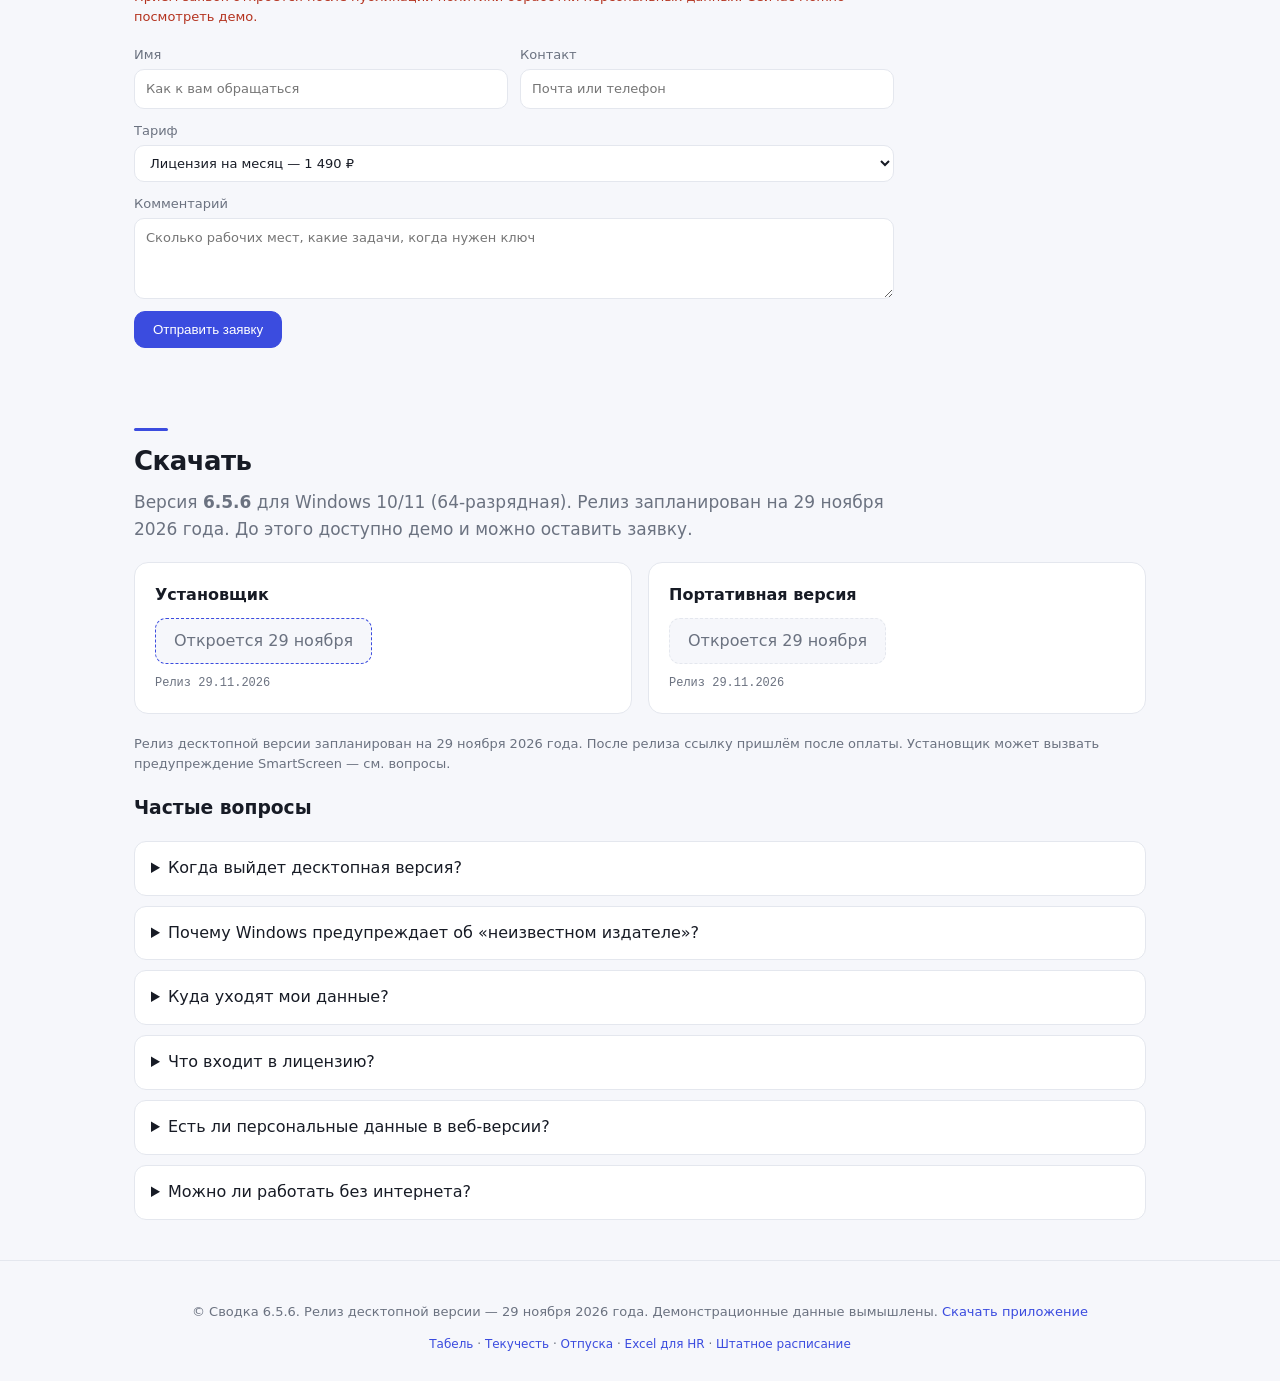
==== commit a05db07c: "Лендинг: политика ПДн, 30 дней бесплатно и кнопка «Узнать больше»" ====
--- a/docs/index.html
+++ b/docs/index.html
@@ -4,7 +4,7 @@
 <meta charset="utf-8">
 <meta name="viewport" content="width=device-width, initial-scale=1">
 <title>Сводка — кадровая аналитика для HR. Релиз 29 ноября 2026</title>
-<meta name="description" content="Сводка — программа для кадровой аналитики и учёта сотрудников: 24 виджета, табель, история и аналитика за период. Релиз для Windows — 29 ноября 2026 года. Демо уже доступно.">
+<meta name="description" content="Сводка — программа для кадровой аналитики и учёта сотрудников: 24 виджета, табель, история и аналитика за период. Релиз для Windows — 29 ноября 2026 года. Первые 30 дней бесплатно. Демо уже доступно.">
 <link rel="canonical" href="https://kraishkinaa.github.io/svodka/">
 <link rel="icon" href="site-icon.svg">
 <meta name="robots" content="index,follow">
@@ -22,12 +22,12 @@
 <meta name="twitter:title" content="Сводка — кадровая аналитика для HR">
 <meta name="twitter:description" content="24 виджета, табель и аналитика за период. Релиз 29 ноября 2026 года.">
 <meta name="twitter:image" content="https://kraishkinaa.github.io/svodka/og-image.png">
-<link rel="stylesheet" href="style.css?v=6.5.6-mwyd19mm-mwyd19mm">
+<link rel="stylesheet" href="style.css?v=6.5.6-mwyh2tqe-mwyh2tqe">
 <script type="application/ld+json">
 {"@context":"https://schema.org","@graph":[
 {"@type":"Organization","@id":"https://kraishkinaa.github.io/svodka/#org","name":"Сводка","url":"https://kraishkinaa.github.io/svodka/","logo":"https://kraishkinaa.github.io/svodka/site-icon.svg","sameAs":["https://github.com/kraishkinaa/svodka"]},
 {"@type":"WebSite","@id":"https://kraishkinaa.github.io/svodka/#website","url":"https://kraishkinaa.github.io/svodka/","name":"Сводка","inLanguage":"ru","publisher":{"@id":"https://kraishkinaa.github.io/svodka/#org"}},
-{"@type":"SoftwareApplication","@id":"https://kraishkinaa.github.io/svodka/#app","name":"Сводка","applicationCategory":"BusinessApplication","operatingSystem":"Windows 10, Windows 11","softwareVersion":"6.5.6","inLanguage":"ru","description":"Кадровая аналитика и учёт сотрудников: 24 виджета, табель, история и аналитика за период. Данные хранятся на компьютере пользователя.","datePublished":"2026-11-29","releaseNotes":"Релиз десктопной версии для Windows","url":"https://kraishkinaa.github.io/svodka/","image":"https://kraishkinaa.github.io/svodka/og-image.png","publisher":{"@id":"https://kraishkinaa.github.io/svodka/#org"},"offers":{"@type":"Offer","price":"1490","priceCurrency":"RUB","availability":"https://schema.org/PreOrder","url":"https://kraishkinaa.github.io/svodka/#pricing"}},
+{"@type":"SoftwareApplication","@id":"https://kraishkinaa.github.io/svodka/#app","name":"Сводка","applicationCategory":"BusinessApplication","operatingSystem":"Windows 10, Windows 11","softwareVersion":"6.5.6","inLanguage":"ru","description":"Кадровая аналитика и учёт сотрудников: 24 виджета, табель, история и аналитика за период. Данные хранятся на компьютере пользователя.","datePublished":"2026-11-29","releaseNotes":"Релиз десктопной версии для Windows","url":"https://kraishkinaa.github.io/svodka/","image":"https://kraishkinaa.github.io/svodka/og-image.png","publisher":{"@id":"https://kraishkinaa.github.io/svodka/#org"},"offers":{"@type":"Offer","price":"1490","priceCurrency":"RUB","availability":"https://schema.org/PreOrder","description":"Первые 30 дней бесплатно","url":"https://kraishkinaa.github.io/svodka/#pricing"}},
 {"@type":"FAQPage","@id":"https://kraishkinaa.github.io/svodka/#faq","mainEntity":[
 {"@type":"Question","name":"Когда выйдет десктопная версия?","acceptedAnswer":{"@type":"Answer","text":"Релиз десктопной версии для Windows запланирован на 29 ноября 2026 года. До релиза доступно живое демо, а заявку можно оставить уже сейчас."}},
 {"@type":"Question","name":"Куда уходят мои данные?","acceptedAnswer":{"@type":"Answer","text":"Никуда. Приложение читает и считает файлы на вашем компьютере. Сеть используется только если вы сами подключаете 1С, hh.ru или загружаете производственный календарь."}},
@@ -60,6 +60,7 @@
     <a class="btn ghost lg" href="#download">Релиз 29 ноября 2026</a>
   </div>
   <p class="fine">Windows 10/11 · 30 дней бесплатно · лицензия офлайн-ключом</p>
+  <div class="hero-offer"><span class="free-badge">30 дней бесплатно</span><span>после релиза · все функции без ограничений</span></div>
   <p class="release-note">Сейчас доступно живое демо. Установщик откроется <time datetime="2026-11-29">29 ноября 2026 года</time>.</p>
   <p class="hero-facts">В десктопной версии — <b>24 виджета</b>, табель, учёт сотрудников, сохранение истории и аналитика в разрезе периода.</p>
 </section>
@@ -71,11 +72,11 @@
       <p class="lead">Это не скриншот: 7 ключевых виджетов считаются на демо-данных. Прокрутите панель, включите обучение или загрузите свой Excel — файл читается в браузере, ФИО и контакты обезличиваются. В десктопной версии — все 24 виджета, табель, учёт сотрудников, сохранение истории и аналитика в разрезе периода.</p>
     </div>
     <div class="demo-intro-actions">
-      <button type="button" class="btn ghost" data-demo-tour>Пройти обучение</button>
+      <button type="button" class="btn ghost" data-demo-tour>Узнать больше</button>
     </div>
   </div>
   <div class="live-demo">
-    <iframe id="demo-inline" title="Живое демо «Сводки»" src="demo/?showcase=1&embed=1&v=6.5.6-mwyd19mm-mwyd19mm" loading="eager"></iframe>
+    <iframe id="demo-inline" title="Живое демо «Сводки»" src="demo/?showcase=1&embed=1&v=6.5.6-mwyh2tqe-mwyh2tqe" loading="eager"></iframe>
   </div>
   <p class="fine">Панель прокручивается внутри рамки. Данные вымышлены и обезличены: веб-версия без персональных данных, в ней нет ФИО, дат рождения и окладов. Полные данные остаются в настольном приложении.</p>
 </section>
@@ -147,9 +148,9 @@
   <h2>Тарифы</h2>
   <div class="pricing">
     <div class="plan">
-      <h3>Пробный период</h3>
+      <h3>Пробный период <span class="plan-badge">30 дней</span></h3>
       <div class="price">0 ₽</div>
-      <p>30 дней, все функции без ограничений. Скачайте приложение и работайте с демо или своими файлами.</p>
+      <p>Первые 30 дней — бесплатно, все функции без ограничений. Скачайте приложение после релиза и работайте с демо или своими файлами.</p>
       <a class="btn ghost" href="#download">Скачать</a>
     </div>
     <div class="plan">
@@ -171,6 +172,7 @@
 <section id="lead" class="section">
   <h2>Заявка на покупку</h2>
   <p class="lead">Оставьте контакт: пришлём счёт, после оплаты — ключ активации. Ключ проверяется офлайн, данные остаются на вашем компьютере.</p>
+  <p class="fine policy-note">Приём заявок откроется после публикации политики обработки персональных данных. Сейчас можно посмотреть демо.</p>
   <form id="lead-form" class="lead-form">
     <label>Имя<input id="lead-name" name="name" maxlength="120" placeholder="Как к вам обращаться" autocomplete="name"></label>
     <label>Контакт<input id="lead-contact" name="contact" maxlength="200" placeholder="Почта или телефон" autocomplete="email"></label>
@@ -217,6 +219,17 @@
   <p class="footer-links"><a href="tabel-ucheta-rabochego-vremeni/">Табель</a> · <a href="raschet-tekuchesti-kadrov/">Текучесть</a> · <a href="grafik-otpuskov/">Отпуска</a> · <a href="kadrovaya-analitika-excel/">Excel для HR</a> · <a href="shtatnoe-raspisanie/">Штатное расписание</a></p>
 </footer>
 
+<div id="policy-modal" class="dl-modal" hidden>
+  <div class="dl-modal-card" role="dialog" aria-modal="true" aria-labelledby="policy-title">
+    <h3 id="policy-title">Политика обработки персональных данных</h3>
+    <p>Политика находится в разработке и будет опубликована. После её публикации мы начнём принимать заявки на десктопную версию «Сводки».</p>
+    <p class="fine">Сейчас можно посмотреть живое демо и вернуться к заявке после публикации политики.</p>
+    <div class="dl-modal-actions">
+      <button type="button" class="btn primary" id="policy-ok">Понятно</button>
+    </div>
+  </div>
+</div>
+
 <div id="dl-modal" class="dl-modal" hidden>
   <div class="dl-modal-card" role="dialog" aria-modal="true" aria-labelledby="dl-modal-title">
     <h3 id="dl-modal-title">Релиз 29 ноября 2026</h3>
@@ -229,8 +242,8 @@
   </div>
 </div>
 
-<script src="site-config.js?v=6.5.6-mwyd19mm-mwyd19mm"></script>
-<script src="analytics.js?v=6.5.6-mwyd19mm-mwyd19mm"></script>
-<script src="app.js?v=6.5.6-mwyd19mm-mwyd19mm"></script>
+<script src="site-config.js?v=6.5.6-mwyh2tqe-mwyh2tqe"></script>
+<script src="analytics.js?v=6.5.6-mwyh2tqe-mwyh2tqe"></script>
+<script src="app.js?v=6.5.6-mwyh2tqe-mwyh2tqe"></script>
 </body>
 </html>
--- a/docs/style.css
+++ b/docs/style.css
@@ -30,6 +30,10 @@
 .release-dot{width:8px;height:8px;border-radius:50%;background:var(--acc);box-shadow:0 0 0 4px color-mix(in srgb,var(--acc) 16%,transparent);flex:none}
 .release-bar time,.release-note time{font-weight:700;color:var(--ink)}
 .release-note{max-width:720px;margin:14px auto 0;font-size:14px;color:var(--mut)}
+.hero-offer{display:inline-flex;align-items:center;justify-content:center;gap:9px;flex-wrap:wrap;margin:16px auto 0;padding:5px 14px 5px 5px;border:1px solid var(--line);border-radius:999px;background:var(--s);font-size:13px;color:var(--mut)}
+.free-badge{display:inline-block;background:var(--acc);color:#fff;border-radius:999px;padding:5px 12px;font-size:13px;font-weight:700;line-height:1.2}
+.plan-badge{display:inline-block;margin-left:7px;padding:2px 8px;border-radius:999px;background:var(--accs);color:var(--acc);font-size:11px;font-weight:700;vertical-align:1px}
+.policy-note{max-width:780px;margin:0 0 12px;color:var(--bad)}
 .steps{display:grid;grid-template-columns:repeat(3,1fr);gap:16px;margin-top:22px}
 .steps>div{border:1px solid var(--line);border-radius:14px;padding:18px;background:var(--s)}
 .steps b{display:block;margin-bottom:6px}
@@ -45,7 +49,9 @@
 .topic-grid span{display:block;color:var(--mut);font-size:13px}
 .footer-links{font-size:12px;margin:8px 0 0}
 .section{max-width:1060px;margin:0 auto;padding:40px 24px}
+.section>h2::before,.demo-intro h2::before{content:"";display:block;width:34px;height:3px;border-radius:2px;background:var(--acc);margin:0 0 10px}
 .section h2{font-size:26px;letter-spacing:-.02em;margin:0 0 8px}
+.section>.lead{text-align:left;margin-left:0;margin-right:0;max-width:780px}
 .demo-grid{display:grid;grid-template-columns:1fr 1fr;gap:16px;margin:24px 0 12px}
 .card{background:var(--s);border:1px solid var(--line);border-radius:16px;padding:20px}
 .card.wide{grid-column:1/-1}
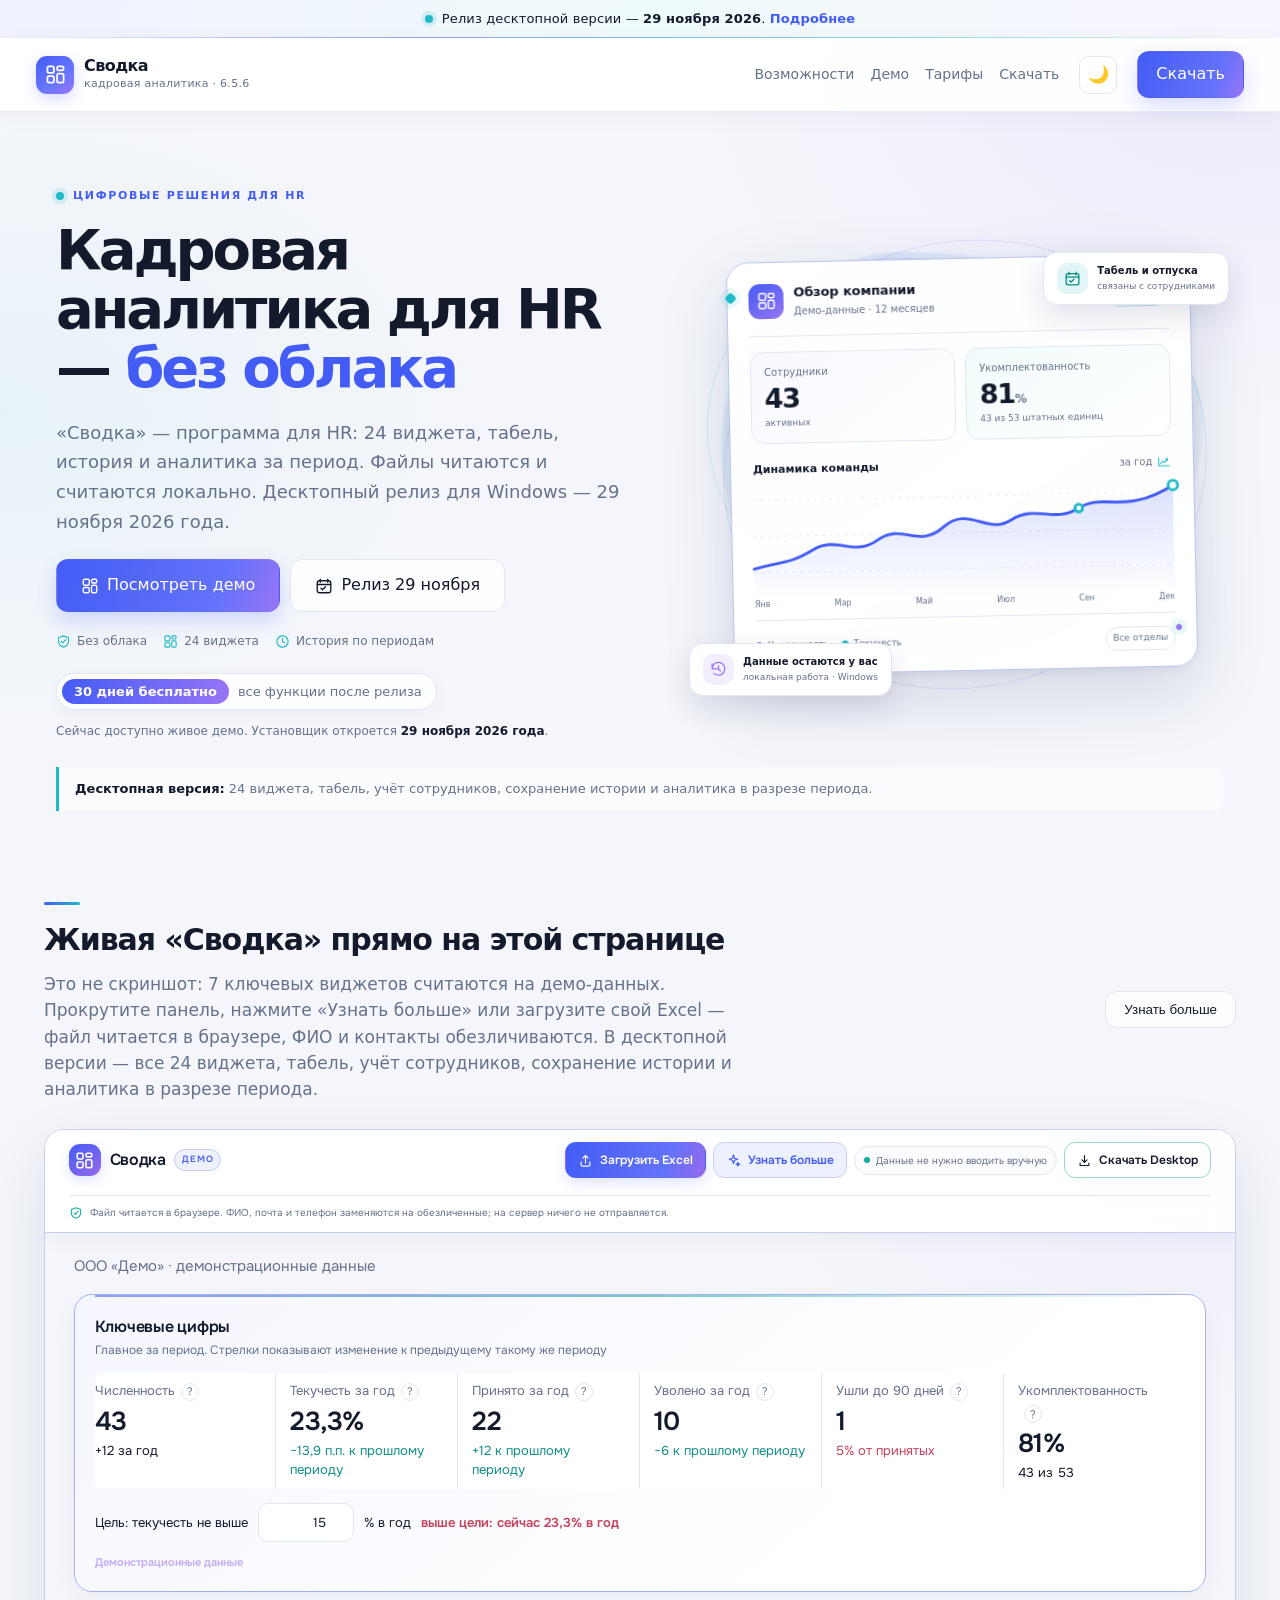
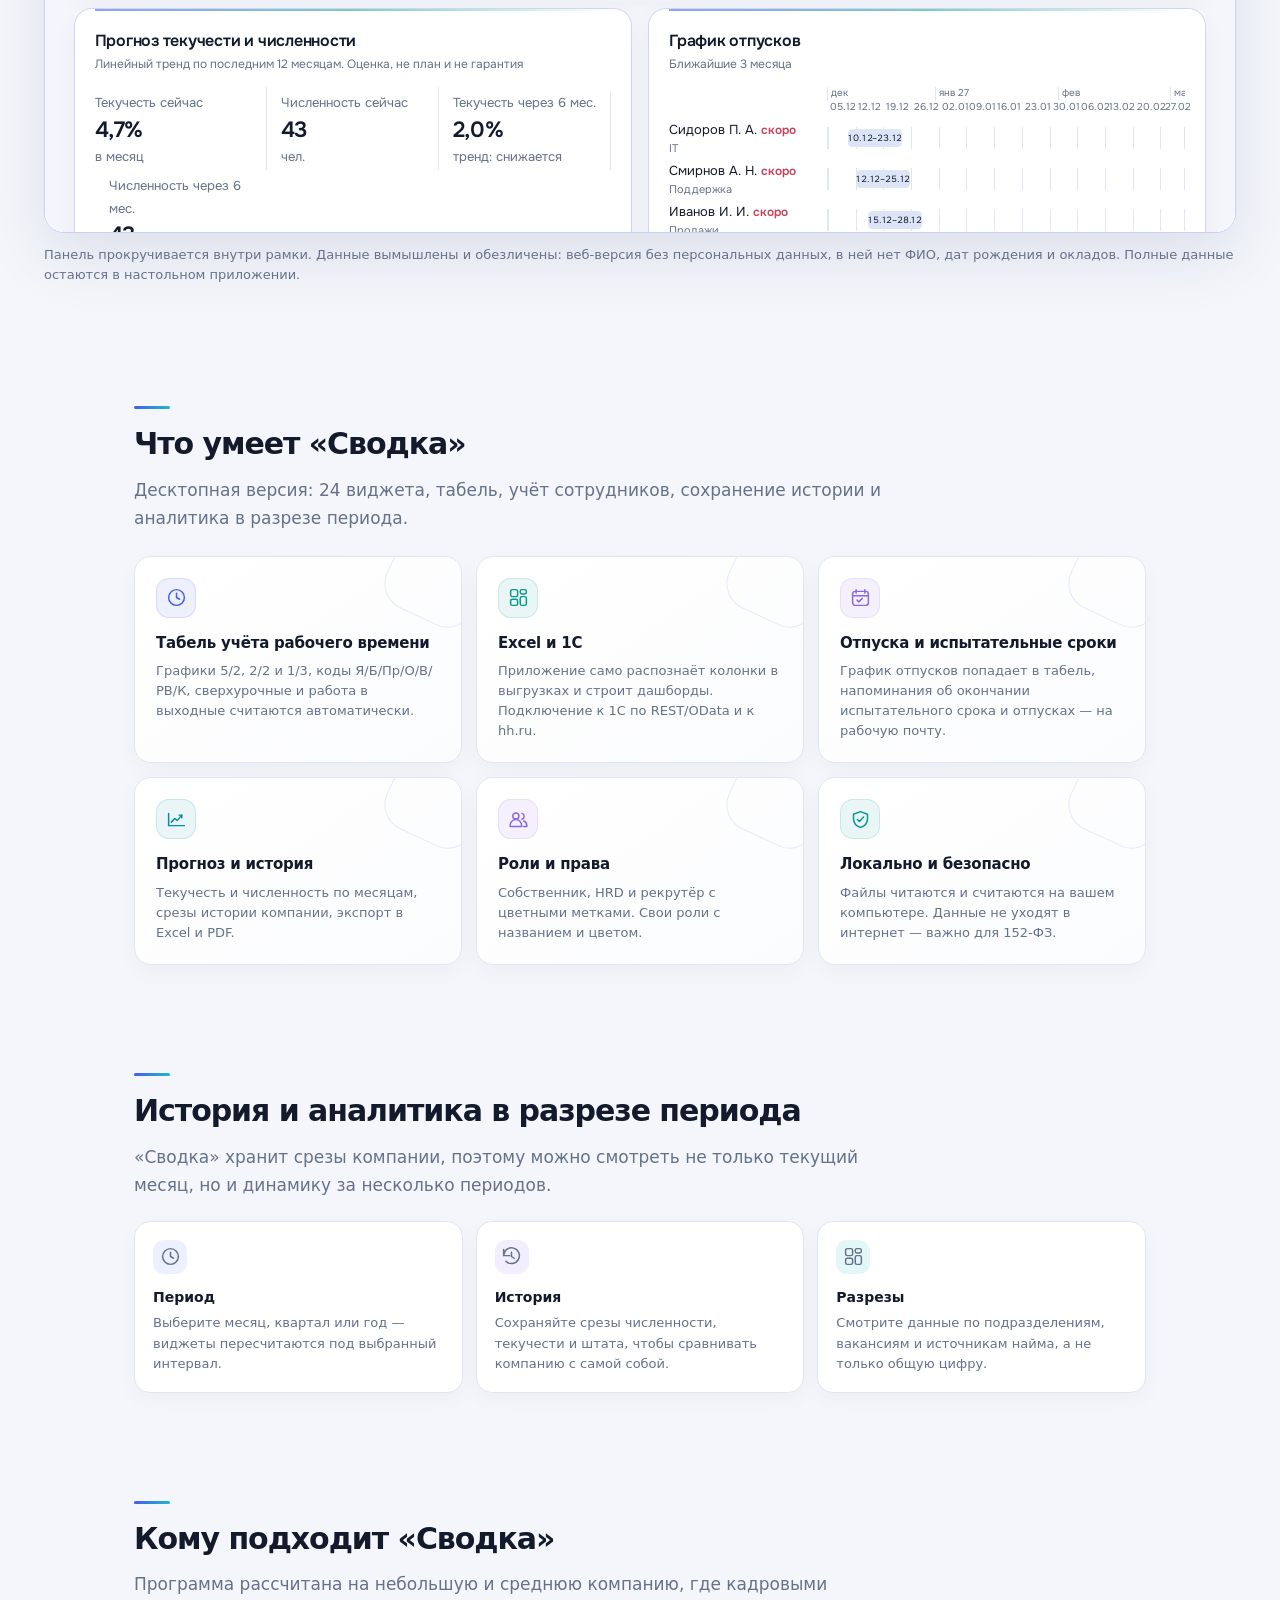
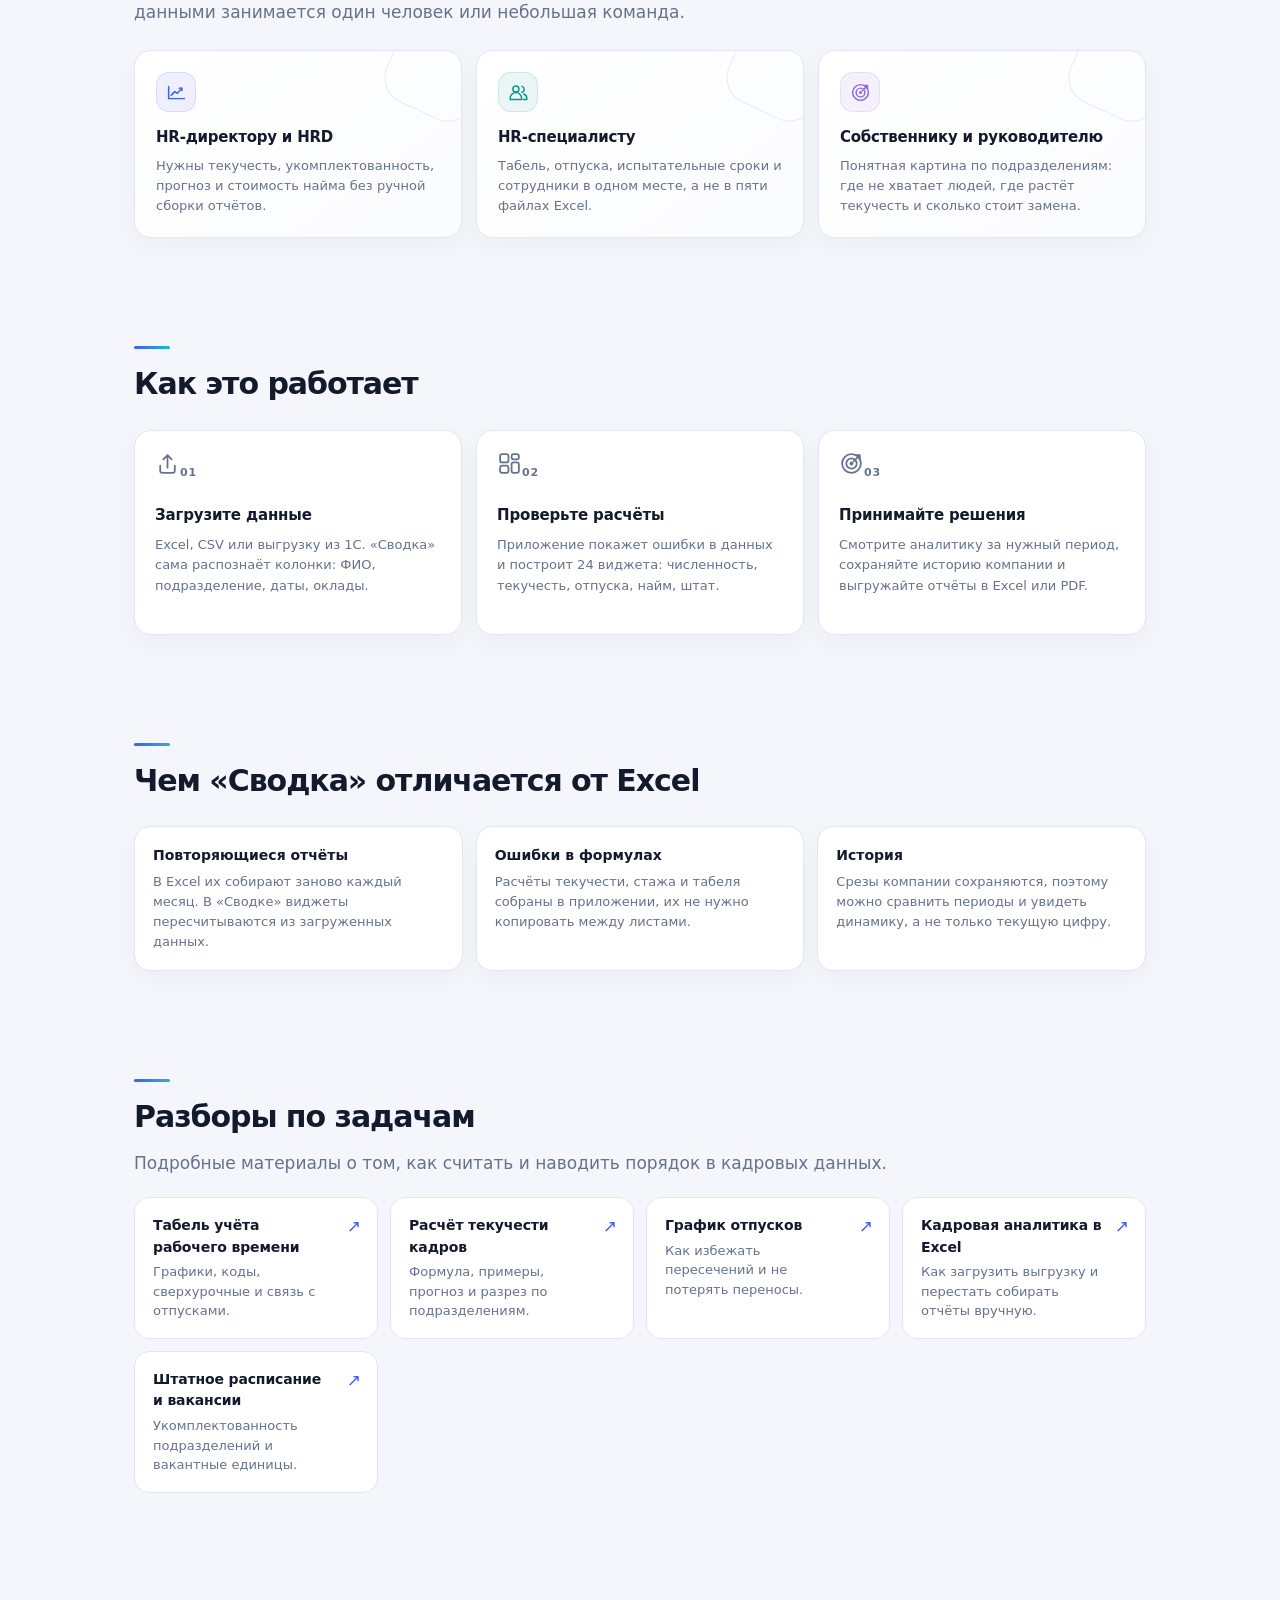
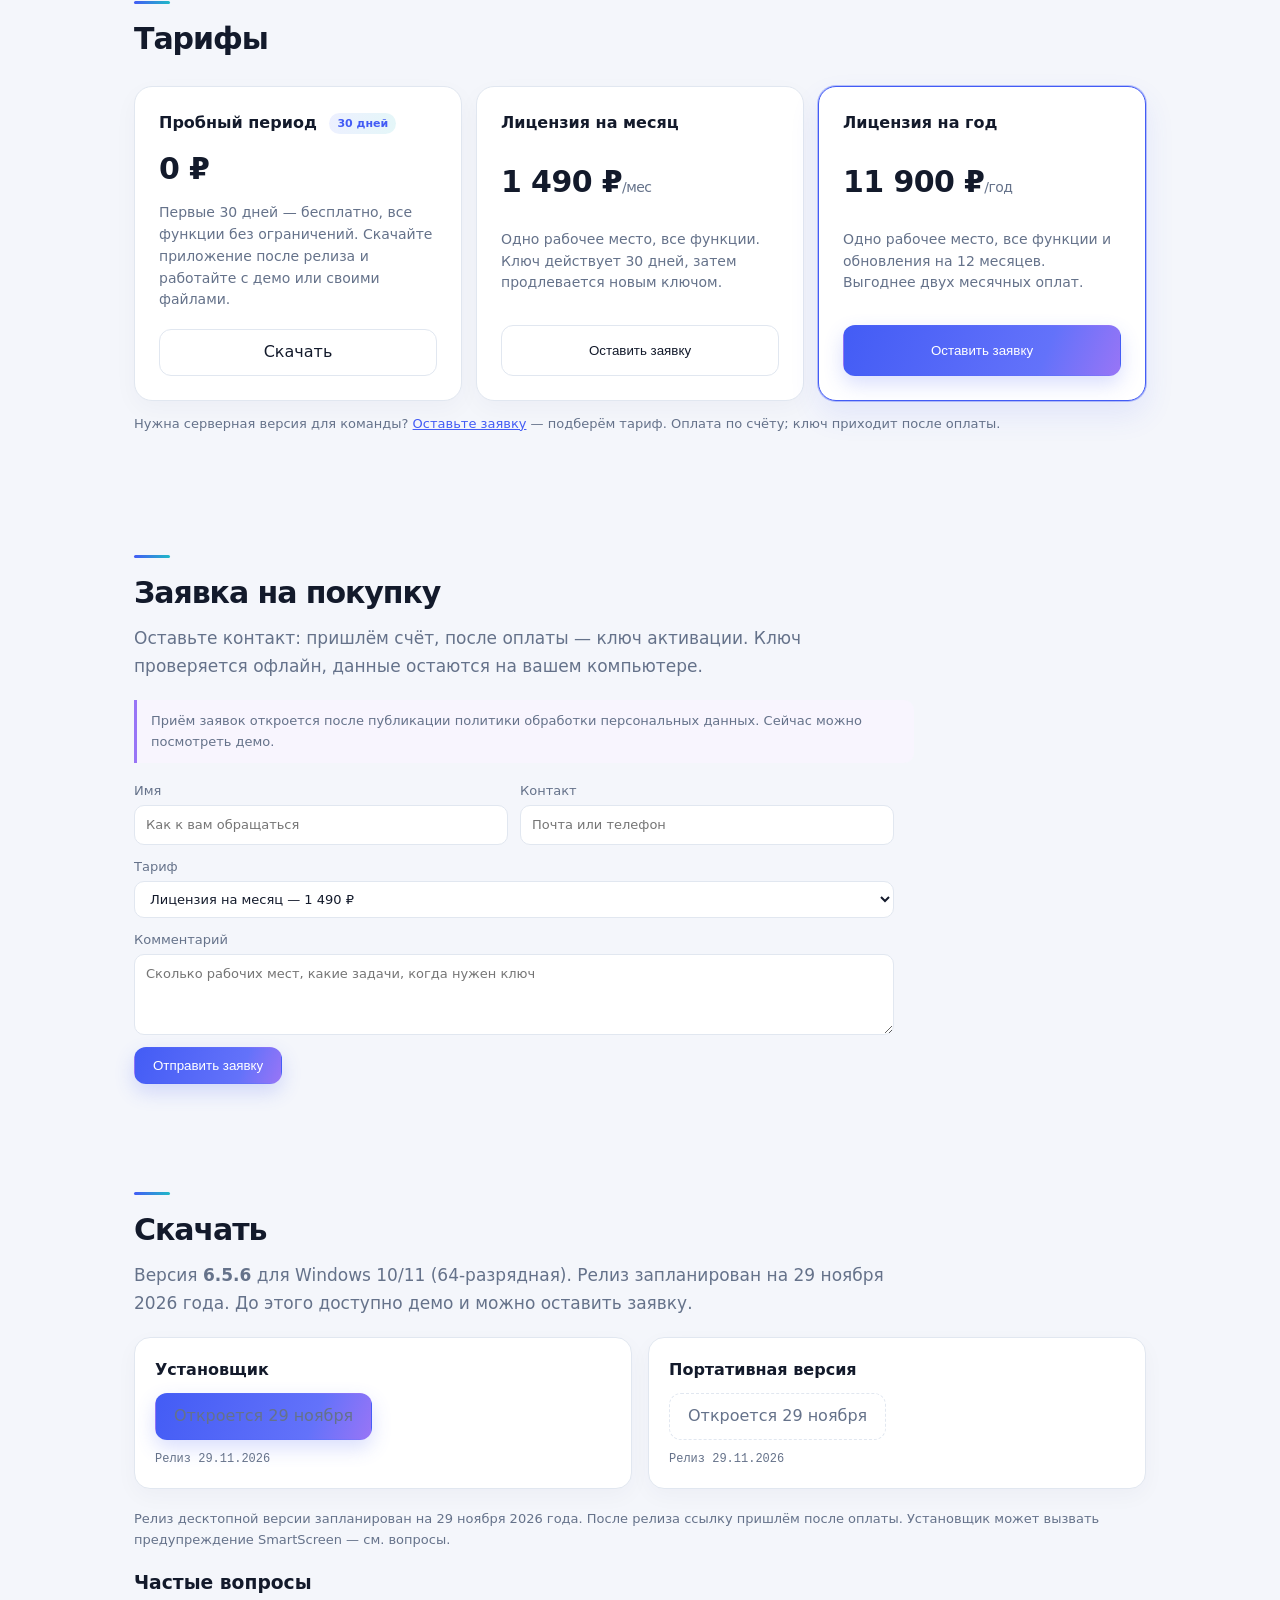
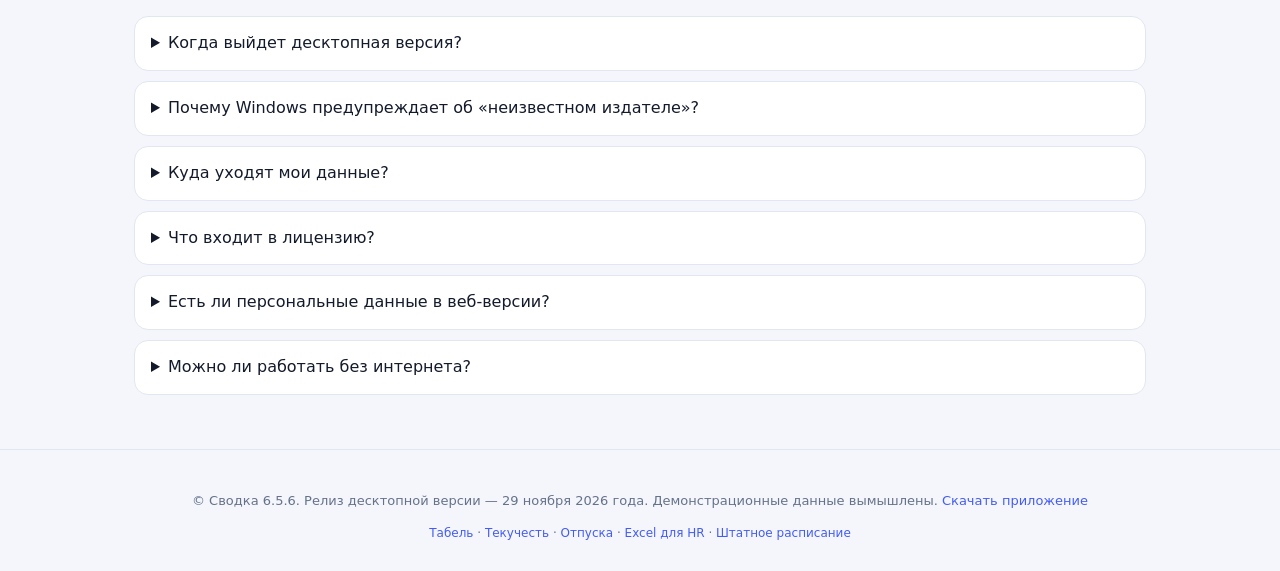
==== commit 75a44e16: "Визуальное обновление лендинга и живого демо" ====
--- a/docs/index.html
+++ b/docs/index.html
@@ -22,7 +22,7 @@
 <meta name="twitter:title" content="Сводка — кадровая аналитика для HR">
 <meta name="twitter:description" content="24 виджета, табель и аналитика за период. Релиз 29 ноября 2026 года.">
 <meta name="twitter:image" content="https://kraishkinaa.github.io/svodka/og-image.png">
-<link rel="stylesheet" href="style.css?v=6.5.6-mwyh2tqe-mwyh2tqe">
+<link rel="stylesheet" href="style.css?v=6.5.6-mwyj6y8z">
 <script type="application/ld+json">
 {"@context":"https://schema.org","@graph":[
 {"@type":"Organization","@id":"https://kraishkinaa.github.io/svodka/#org","name":"Сводка","url":"https://kraishkinaa.github.io/svodka/","logo":"https://kraishkinaa.github.io/svodka/site-icon.svg","sameAs":["https://github.com/kraishkinaa/svodka"]},
@@ -39,6 +39,18 @@
 </script>
 </head>
 <body>
+<svg class="icon-library" aria-hidden="true" xmlns="http://www.w3.org/2000/svg">
+  <symbol id="i-clock" viewBox="0 0 24 24"><circle cx="12" cy="12" r="9"/><path d="M12 7v5l3.5 2"/></symbol>
+  <symbol id="i-grid" viewBox="0 0 24 24"><rect x="3" y="3" width="8" height="8" rx="2"/><rect x="14" y="3" width="7" height="5" rx="2"/><rect x="3" y="14" width="8" height="7" rx="2"/><rect x="14" y="11" width="7" height="10" rx="2"/></symbol>
+  <symbol id="i-calendar" viewBox="0 0 24 24"><rect x="3" y="5" width="18" height="16" rx="3"/><path d="M7 3v4M17 3v4M3 10h18m-13 5 2 2 4-4"/></symbol>
+  <symbol id="i-trend" viewBox="0 0 24 24"><path d="M3 19V5m0 14h18M6 15l4-4 3 2 5-6"/><path d="M15 7h3v3"/></symbol>
+  <symbol id="i-users" viewBox="0 0 24 24"><circle cx="9" cy="8" r="3.5"/><path d="M2.5 20v-1.5a6.5 6.5 0 0 1 13 0V20z"/><path d="M16 5a3.5 3.5 0 0 1 0 6.7m2 2a5.5 5.5 0 0 1 3.5 5.1V20h-4"/></symbol>
+  <symbol id="i-shield" viewBox="0 0 24 24"><path d="M12 3 20 6v5c0 5-3.5 8.5-8 10-4.5-1.5-8-5-8-10V6z"/><path d="m8.5 12 2.2 2.2 4.8-5"/></symbol>
+  <symbol id="i-history" viewBox="0 0 24 24"><path d="M3 11a9 9 0 1 1 2.6 6.4M3 4v7h7"/><path d="M12 7v5l3 2"/></symbol>
+  <symbol id="i-upload" viewBox="0 0 24 24"><path d="M12 16V4m-4 4 4-4 4 4"/><path d="M5 14v5a2 2 0 0 0 2 2h10a2 2 0 0 0 2-2v-5"/></symbol>
+  <symbol id="i-target" viewBox="0 0 24 24"><circle cx="12" cy="12" r="9"/><circle cx="12" cy="12" r="5"/><circle cx="12" cy="12" r="1"/><path d="m14 10 6-6m-4 0h4v4"/></symbol>
+  <symbol id="i-file" viewBox="0 0 24 24"><path d="M6 3h8l5 5v13H6z"/><path d="M14 3v5h5M9 13h7m-7 4h7"/></symbol>
+</svg>
 <div class="release-bar" role="status"><span class="release-dot"></span><span>Релиз десктопной версии — <time datetime="2026-11-29">29 ноября 2026</time>. <a href="#download">Подробнее</a></span></div>
 <header class="top">
   <div class="brand"><span class="mark"><svg viewBox="0 0 26 26" fill="none" stroke="currentColor" stroke-width="2.2" stroke-linecap="round" stroke-linejoin="round" aria-hidden="true"><rect x="3" y="3" width="8" height="8" rx="2"/><rect x="15" y="3" width="8" height="5" rx="2"/><rect x="3" y="15" width="8" height="8" rx="2"/><rect x="15" y="12" width="8" height="11" rx="2"/></svg></span><div><b>Сводка</b><small>кадровая аналитика · 6.5.6</small></div></div>
@@ -53,30 +65,68 @@
 </header>
 
 <section class="hero">
-  <h1>Кадровая аналитика и учёт сотрудников — без облака</h1>
-  <p class="lead">«Сводка» — программа для HR: 24 виджета, табель, история и аналитика за период. Файлы читаются и считаются на вашем компьютере. Релиз десктопной версии для Windows — 29 ноября 2026 года.</p>
-  <div class="hero-actions">
-    <a class="btn primary lg" href="#demo" data-demo-tour>Посмотреть демо</a>
-    <a class="btn ghost lg" href="#download">Релиз 29 ноября 2026</a>
-  </div>
-  <p class="fine">Windows 10/11 · 30 дней бесплатно · лицензия офлайн-ключом</p>
-  <div class="hero-offer"><span class="free-badge">30 дней бесплатно</span><span>после релиза · все функции без ограничений</span></div>
-  <p class="release-note">Сейчас доступно живое демо. Установщик откроется <time datetime="2026-11-29">29 ноября 2026 года</time>.</p>
-  <p class="hero-facts">В десктопной версии — <b>24 виджета</b>, табель, учёт сотрудников, сохранение истории и аналитика в разрезе периода.</p>
+  <div class="hero-layout">
+    <div class="hero-copy">
+      <div class="eyebrow"><span class="eyebrow-pulse"></span> ЦИФРОВЫЕ РЕШЕНИЯ ДЛЯ HR</div>
+      <h1>Кадровая аналитика для HR — <span>без облака</span></h1>
+      <p class="lead">«Сводка» — программа для HR: 24 виджета, табель, история и аналитика за период. Файлы читаются и считаются локально. Десктопный релиз для Windows — 29 ноября 2026 года.</p>
+      <div class="hero-actions">
+        <a class="btn primary lg" href="#demo" data-demo-tour><svg aria-hidden="true"><use href="#i-grid"/></svg>Посмотреть демо</a>
+        <a class="btn ghost lg" href="#download"><svg aria-hidden="true"><use href="#i-calendar"/></svg>Релиз 29 ноября</a>
+      </div>
+      <div class="hero-trust">
+        <span><svg aria-hidden="true"><use href="#i-shield"/></svg>Без облака</span>
+        <span><svg aria-hidden="true"><use href="#i-grid"/></svg>24 виджета</span>
+        <span><svg aria-hidden="true"><use href="#i-clock"/></svg>История по периодам</span>
+      </div>
+      <div class="hero-offer"><span class="free-badge">30 дней бесплатно</span><span>все функции после релиза</span></div>
+      <p class="release-note">Сейчас доступно живое демо. Установщик откроется <time datetime="2026-11-29">29 ноября 2026 года</time>.</p>
+    </div>
+    <div class="hero-visual" role="img" aria-label="Иллюстрация панели кадровой аналитики на демонстрационных данных">
+      <div class="hero-orbit hero-orbit--one"></div><div class="hero-orbit hero-orbit--two"></div>
+      <div class="hero-dashboard">
+        <div class="dashboard-top">
+          <span class="dashboard-logo"><svg aria-hidden="true"><use href="#i-grid"/></svg></span>
+          <span class="dashboard-title"><b>Обзор компании</b><small>Демо-данные · 12 месяцев</small></span>
+          <span class="dashboard-live"><i></i> ДЕМО</span>
+        </div>
+        <div class="dashboard-metrics">
+          <div class="dashboard-metric"><span>Сотрудники</span><b>43</b><small>активных</small></div>
+          <div class="dashboard-metric"><span>Укомплектованность</span><b>81<small>%</small></b><small>43 из 53 штатных единиц</small></div>
+        </div>
+        <div class="dashboard-chart-head"><b>Динамика команды</b><span>за год <svg aria-hidden="true"><use href="#i-trend"/></svg></span></div>
+        <div class="dashboard-chart">
+          <svg viewBox="0 0 440 126" role="img" aria-label="Декоративный график динамики">
+            <defs><linearGradient id="dash-fill" x1="0" y1="0" x2="0" y2="1"><stop offset="0" stop-color="#526bff" stop-opacity=".2"/><stop offset="1" stop-color="#526bff" stop-opacity="0"/></linearGradient></defs>
+            <path class="chart-grid" d="M0 20H440M0 58H440M0 96H440"/>
+            <path class="chart-area" d="M0 92 C28 84 36 88 62 73 S104 82 130 64 S172 75 199 52 S244 62 270 46 S314 51 341 35 S389 44 440 13 V126 H0Z"/>
+            <path class="chart-line" d="M0 92 C28 84 36 88 62 73 S104 82 130 64 S172 75 199 52 S244 62 270 46 S314 51 341 35 S389 44 440 13"/>
+            <circle cx="341" cy="35" r="4"/><circle cx="440" cy="13" r="5"/>
+          </svg>
+          <div class="chart-months"><span>Янв</span><span>Мар</span><span>Май</span><span>Июл</span><span>Сен</span><span>Дек</span></div>
+        </div>
+        <div class="dashboard-foot"><span><i class="foot-dot foot-dot--blue"></i>Численность</span><span><i class="foot-dot foot-dot--mint"></i>Текучесть</span><span class="dashboard-period">Все отделы</span></div>
+      </div>
+      <div class="hero-float hero-float--top"><span class="float-icon float-icon--mint"><svg aria-hidden="true"><use href="#i-calendar"/></svg></span><span><b>Табель и отпуска</b><small>связаны с сотрудниками</small></span></div>
+      <div class="hero-float hero-float--bottom"><span class="float-icon float-icon--violet"><svg aria-hidden="true"><use href="#i-history"/></svg></span><span><b>Данные остаются у вас</b><small>локальная работа · Windows</small></span></div>
+      <span class="visual-spark visual-spark--one"></span><span class="visual-spark visual-spark--two"></span>
+    </div>
+  </div>
+  <p class="hero-facts"><b>Десктопная версия:</b> 24 виджета, табель, учёт сотрудников, сохранение истории и аналитика в разрезе периода.</p>
 </section>
 
 <section id="demo" class="section demo-live">
   <div class="demo-intro">
     <div>
       <h2>Живая «Сводка» прямо на этой странице</h2>
-      <p class="lead">Это не скриншот: 7 ключевых виджетов считаются на демо-данных. Прокрутите панель, включите обучение или загрузите свой Excel — файл читается в браузере, ФИО и контакты обезличиваются. В десктопной версии — все 24 виджета, табель, учёт сотрудников, сохранение истории и аналитика в разрезе периода.</p>
+      <p class="lead">Это не скриншот: 7 ключевых виджетов считаются на демо-данных. Прокрутите панель, нажмите «Узнать больше» или загрузите свой Excel — файл читается в браузере, ФИО и контакты обезличиваются. В десктопной версии — все 24 виджета, табель, учёт сотрудников, сохранение истории и аналитика в разрезе периода.</p>
     </div>
     <div class="demo-intro-actions">
       <button type="button" class="btn ghost" data-demo-tour>Узнать больше</button>
     </div>
   </div>
   <div class="live-demo">
-    <iframe id="demo-inline" title="Живое демо «Сводки»" src="demo/?showcase=1&embed=1&v=6.5.6-mwyh2tqe-mwyh2tqe" loading="eager"></iframe>
+    <iframe id="demo-inline" title="Живое демо «Сводки»" src="demo/?showcase=1&embed=1&v=6.5.6-mwyj6y8z" loading="eager"></iframe>
   </div>
   <p class="fine">Панель прокручивается внутри рамки. Данные вымышлены и обезличены: веб-версия без персональных данных, в ней нет ФИО, дат рождения и окладов. Полные данные остаются в настольном приложении.</p>
 </section>
@@ -85,12 +135,12 @@
   <h2>Что умеет «Сводка»</h2>
   <p class="lead">Десктопная версия: 24 виджета, табель, учёт сотрудников, сохранение истории и аналитика в разрезе периода.</p>
   <div class="feat-grid">
-    <div class="feat"><b>Табель учёта рабочего времени</b><span>Графики 5/2, 2/2 и 1/3, коды Я/Б/Пр/О/В/РВ/К, сверхурочные и работа в выходные считаются автоматически.</span></div>
-    <div class="feat"><b>Excel и 1С</b><span>Приложение само распознаёт колонки в выгрузках и строит дашборды. Подключение к 1С по REST/OData и к hh.ru.</span></div>
-    <div class="feat"><b>Отпуска и испытательные сроки</b><span>График отпусков попадает в табель, напоминания об окончании испытательного срока и отпусках — на рабочую почту.</span></div>
-    <div class="feat"><b>Прогноз и история</b><span>Текучесть и численность по месяцам, срезы истории компании, экспорт в Excel и PDF.</span></div>
-    <div class="feat"><b>Роли и права</b><span>Собственник, HRD и рекрутёр с цветными метками. Свои роли с названием и цветом.</span></div>
-    <div class="feat"><b>Локально и безопасно</b><span>Файлы читаются и считаются на вашем компьютере. Данные не уходят в интернет — важно для 152-ФЗ.</span></div>
+    <div class="feat"><span class="feat-icon feat-icon--blue"><svg aria-hidden="true"><use href="#i-clock"/></svg></span><b>Табель учёта рабочего времени</b><span>Графики 5/2, 2/2 и 1/3, коды Я/Б/Пр/О/В/РВ/К, сверхурочные и работа в выходные считаются автоматически.</span></div>
+    <div class="feat"><span class="feat-icon feat-icon--mint"><svg aria-hidden="true"><use href="#i-grid"/></svg></span><b>Excel и 1С</b><span>Приложение само распознаёт колонки в выгрузках и строит дашборды. Подключение к 1С по REST/OData и к hh.ru.</span></div>
+    <div class="feat"><span class="feat-icon feat-icon--violet"><svg aria-hidden="true"><use href="#i-calendar"/></svg></span><b>Отпуска и испытательные сроки</b><span>График отпусков попадает в табель, напоминания об окончании испытательного срока и отпусках — на рабочую почту.</span></div>
+    <div class="feat"><span class="feat-icon feat-icon--cyan"><svg aria-hidden="true"><use href="#i-trend"/></svg></span><b>Прогноз и история</b><span>Текучесть и численность по месяцам, срезы истории компании, экспорт в Excel и PDF.</span></div>
+    <div class="feat"><span class="feat-icon feat-icon--violet"><svg aria-hidden="true"><use href="#i-users"/></svg></span><b>Роли и права</b><span>Собственник, HRD и рекрутёр с цветными метками. Свои роли с названием и цветом.</span></div>
+    <div class="feat"><span class="feat-icon feat-icon--mint"><svg aria-hidden="true"><use href="#i-shield"/></svg></span><b>Локально и безопасно</b><span>Файлы читаются и считаются на вашем компьютере. Данные не уходят в интернет — важно для 152-ФЗ.</span></div>
   </div>
 </section>
 
@@ -98,9 +148,9 @@
   <h2>История и аналитика в разрезе периода</h2>
   <p class="lead">«Сводка» хранит срезы компании, поэтому можно смотреть не только текущий месяц, но и динамику за несколько периодов.</p>
   <div class="compare">
-    <div><b>Период</b><span>Выберите месяц, квартал или год — виджеты пересчитаются под выбранный интервал.</span></div>
-    <div><b>История</b><span>Сохраняйте срезы численности, текучести и штата, чтобы сравнивать компанию с самой собой.</span></div>
-    <div><b>Разрезы</b><span>Смотрите данные по подразделениям, вакансиям и источникам найма, а не только общую цифру.</span></div>
+    <div><span class="info-icon info-icon--blue"><svg aria-hidden="true"><use href="#i-clock"/></svg></span><b>Период</b><span>Выберите месяц, квартал или год — виджеты пересчитаются под выбранный интервал.</span></div>
+    <div><span class="info-icon info-icon--violet"><svg aria-hidden="true"><use href="#i-history"/></svg></span><b>История</b><span>Сохраняйте срезы численности, текучести и штата, чтобы сравнивать компанию с самой собой.</span></div>
+    <div><span class="info-icon info-icon--mint"><svg aria-hidden="true"><use href="#i-grid"/></svg></span><b>Разрезы</b><span>Смотрите данные по подразделениям, вакансиям и источникам найма, а не только общую цифру.</span></div>
   </div>
 </section>
 
@@ -108,18 +158,18 @@
   <h2>Кому подходит «Сводка»</h2>
   <p class="lead">Программа рассчитана на небольшую и среднюю компанию, где кадровыми данными занимается один человек или небольшая команда.</p>
   <div class="feat-grid">
-    <div class="feat"><b>HR-директору и HRD</b><span>Нужны текучесть, укомплектованность, прогноз и стоимость найма без ручной сборки отчётов.</span></div>
-    <div class="feat"><b>HR-специалисту</b><span>Табель, отпуска, испытательные сроки и сотрудники в одном месте, а не в пяти файлах Excel.</span></div>
-    <div class="feat"><b>Собственнику и руководителю</b><span>Понятная картина по подразделениям: где не хватает людей, где растёт текучесть и сколько стоит замена.</span></div>
+    <div class="feat"><span class="feat-icon feat-icon--blue"><svg aria-hidden="true"><use href="#i-trend"/></svg></span><b>HR-директору и HRD</b><span>Нужны текучесть, укомплектованность, прогноз и стоимость найма без ручной сборки отчётов.</span></div>
+    <div class="feat"><span class="feat-icon feat-icon--mint"><svg aria-hidden="true"><use href="#i-users"/></svg></span><b>HR-специалисту</b><span>Табель, отпуска, испытательные сроки и сотрудники в одном месте, а не в пяти файлах Excel.</span></div>
+    <div class="feat"><span class="feat-icon feat-icon--violet"><svg aria-hidden="true"><use href="#i-target"/></svg></span><b>Собственнику и руководителю</b><span>Понятная картина по подразделениям: где не хватает людей, где растёт текучесть и сколько стоит замена.</span></div>
   </div>
 </section>
 
 <section id="how" class="section">
   <h2>Как это работает</h2>
   <div class="steps">
-    <div><b>1. Загрузите данные</b><span>Excel, CSV или выгрузку из 1С. «Сводка» сама распознаёт колонки: ФИО, подразделение, даты, оклады.</span></div>
-    <div><b>2. Проверьте расчёты</b><span>Приложение покажет ошибки в данных и построит 24 виджета: численность, текучесть, отпуска, найм, штат.</span></div>
-    <div><b>3. Принимайте решения</b><span>Смотрите аналитику за нужный период, сохраняйте историю компании и выгружайте отчёты в Excel или PDF.</span></div>
+    <div><span class="step-icon step-icon--blue"><svg aria-hidden="true"><use href="#i-upload"/></svg><i>01</i></span><b>Загрузите данные</b><span>Excel, CSV или выгрузку из 1С. «Сводка» сама распознаёт колонки: ФИО, подразделение, даты, оклады.</span></div>
+    <div><span class="step-icon step-icon--mint"><svg aria-hidden="true"><use href="#i-grid"/></svg><i>02</i></span><b>Проверьте расчёты</b><span>Приложение покажет ошибки в данных и построит 24 виджета: численность, текучесть, отпуска, найм, штат.</span></div>
+    <div><span class="step-icon step-icon--violet"><svg aria-hidden="true"><use href="#i-target"/></svg><i>03</i></span><b>Принимайте решения</b><span>Смотрите аналитику за нужный период, сохраняйте историю компании и выгружайте отчёты в Excel или PDF.</span></div>
   </div>
 </section>
 
@@ -242,8 +292,8 @@
   </div>
 </div>
 
-<script src="site-config.js?v=6.5.6-mwyh2tqe-mwyh2tqe"></script>
-<script src="analytics.js?v=6.5.6-mwyh2tqe-mwyh2tqe"></script>
-<script src="app.js?v=6.5.6-mwyh2tqe-mwyh2tqe"></script>
+<script src="site-config.js?v=6.5.6-mwyj6y8z"></script>
+<script src="analytics.js?v=6.5.6-mwyj6y8z"></script>
+<script src="app.js?v=6.5.6-mwyj6y8z"></script>
 </body>
 </html>
--- a/docs/style.css
+++ b/docs/style.css
@@ -128,3 +128,214 @@
   .kpis{grid-template-columns:1fr 1fr}
   .release-bar{align-items:flex-start;text-align:left}
 }
+
+/* Visual refresh: restrained digital palette, data motifs and pictograms. */
+:root{
+  --bg:#f4f6fb;--s:#fff;--ink:#131a2b;--mut:#65728a;--line:#e1e7f0;
+  --acc:#435cf5;--accs:#edf0ff;--ok:#118f86;--bad:#c6425b;
+  --c2:#18a99d;--c3:#9669ec;--tech-cyan:#20b9c7;--tech-violet:#9875f6;
+  --shadow:0 18px 50px rgba(27,42,88,.08);color-scheme:light
+}
+:root[data-theme="dark"]{
+  --bg:#0c1220;--s:#131d30;--ink:#edf2ff;--mut:#a3aec4;--line:#26334b;
+  --acc:#8292ff;--accs:#1a2747;--ok:#4bc7b8;--bad:#f18494;
+  --c2:#45d2c0;--c3:#b39aff;--tech-cyan:#55d7df;--tech-violet:#b39aff;
+  --shadow:0 18px 50px rgba(0,0,0,.25);color-scheme:dark
+}
+*{scroll-margin-top:92px}
+body{
+  background:
+    radial-gradient(ellipse 720px 460px at 95% 10%,color-mix(in srgb,var(--tech-violet) 8%,transparent),transparent 72%),
+    radial-gradient(ellipse 640px 430px at 0% 46%,color-mix(in srgb,var(--tech-cyan) 6%,transparent),transparent 74%),
+    var(--bg);
+  background-attachment:fixed;overflow-x:clip
+}
+::selection{background:color-mix(in srgb,var(--acc) 22%,transparent)}
+.icon-library{position:absolute;width:0;height:0;overflow:hidden}
+.release-bar{position:relative;isolation:isolate;border:0;background:linear-gradient(100deg,color-mix(in srgb,var(--acc) 8%,var(--s)),color-mix(in srgb,var(--tech-cyan) 7%,var(--s)) 52%,color-mix(in srgb,var(--tech-violet) 8%,var(--s)));font-size:13px;letter-spacing:.01em}
+.release-bar::after{content:"";position:absolute;inset:auto 0 0;height:1px;background:linear-gradient(90deg,transparent,var(--acc),var(--tech-cyan),transparent);opacity:.55}
+.release-dot{background:var(--tech-cyan);box-shadow:0 0 0 4px color-mix(in srgb,var(--tech-cyan) 14%,transparent)}
+.top{padding:13px clamp(16px,3vw,36px);box-shadow:0 5px 24px rgba(28,41,82,.035);border-color:color-mix(in srgb,var(--line) 75%,transparent)}
+.mark{background:linear-gradient(145deg,var(--acc),#6977ff 62%,var(--tech-violet));box-shadow:0 5px 14px color-mix(in srgb,var(--acc) 22%,transparent)}
+.brand b{font-weight:650;letter-spacing:-.035em}
+.brand small{letter-spacing:.025em}
+.nav a{transition:color .18s ease}
+.nav a:hover{color:var(--acc)}
+.btn{border-radius:12px;transition:transform .18s ease,border-color .18s ease,box-shadow .18s ease,background .18s ease}
+.btn:hover{transform:translateY(-1px);box-shadow:0 7px 18px rgba(31,48,102,.08)}
+.btn.primary{background:linear-gradient(112deg,var(--acc),#6372fa 72%,var(--tech-violet));border-color:transparent;box-shadow:0 8px 20px color-mix(in srgb,var(--acc) 20%,transparent)}
+.btn.primary:hover{filter:brightness(1.04);box-shadow:0 10px 24px color-mix(in srgb,var(--acc) 25%,transparent)}
+.btn.ghost{border-color:var(--line);background:color-mix(in srgb,var(--s) 76%,transparent)}
+.btn svg{width:18px;height:18px;fill:none;stroke:currentColor;stroke-width:1.8;stroke-linecap:round;stroke-linejoin:round;flex:none}
+.theme-btn{transition:transform .18s ease,border-color .18s ease}
+.theme-btn:hover{transform:rotate(-8deg)}
+
+.hero{max-width:1240px;padding:clamp(38px,6vw,76px) clamp(18px,3vw,36px) 56px;text-align:left}
+.hero-layout{display:grid;grid-template-columns:minmax(0,1.05fr) minmax(360px,.95fr);align-items:center;gap:clamp(28px,5vw,72px);min-width:0}
+.hero-copy{position:relative;z-index:1;min-width:0}
+.eyebrow{display:flex;align-items:center;gap:9px;color:var(--acc);font-size:11px;line-height:1.4;font-weight:750;letter-spacing:.15em;margin-bottom:18px}
+.eyebrow-pulse{position:relative;width:8px;height:8px;border-radius:50%;background:var(--tech-cyan);box-shadow:0 0 0 4px color-mix(in srgb,var(--tech-cyan) 15%,transparent)}
+.hero h1{max-width:680px;font-size:clamp(38px,4.6vw,56px);line-height:1.05;letter-spacing:-.055em;margin:0 0 20px;font-weight:720}
+.hero h1 span{display:inline;color:var(--acc)}
+.hero .lead{max-width:600px;margin:0 0 23px;color:var(--mut);font-size:clamp(16px,1.55vw,18px);line-height:1.65;text-align:left}
+.hero-actions{justify-content:flex-start;gap:10px}
+.hero-actions .btn{min-height:50px}
+.hero-trust{display:flex;gap:9px 16px;flex-wrap:wrap;margin-top:20px;color:var(--mut);font-size:12px}
+.hero-trust span{display:inline-flex;align-items:center;gap:6px}
+.hero-trust svg{width:15px;height:15px;fill:none;stroke:var(--tech-cyan);stroke-width:1.8;stroke-linecap:round;stroke-linejoin:round}
+.hero-offer{margin:22px 0 0;background:color-mix(in srgb,var(--s) 82%,transparent);box-shadow:0 5px 18px rgba(31,48,102,.04)}
+.free-badge{background:linear-gradient(110deg,var(--acc),var(--tech-violet));color:#fff}
+.release-note{margin:12px 0 0;font-size:12px}
+.hero-facts{max-width:1240px;margin:26px auto 0;padding:12px 16px;border:0;border-left:3px solid var(--tech-cyan);border-radius:0 10px 10px 0;background:color-mix(in srgb,var(--s) 65%,transparent);font-size:13px;color:var(--mut)}
+.hero-facts b{color:var(--ink)}
+
+.hero-visual{position:relative;isolation:isolate;min-height:410px;display:grid;place-items:center;padding:30px;min-width:0}
+.hero-visual::before{content:"";position:absolute;inset:5% 4% 7% 4%;z-index:-2;border-radius:38% 62% 55% 45%/47% 40% 60% 53%;background:linear-gradient(145deg,color-mix(in srgb,var(--acc) 13%,transparent),color-mix(in srgb,var(--tech-cyan) 10%,transparent) 54%,color-mix(in srgb,var(--tech-violet) 11%,transparent));filter:blur(1px)}
+.hero-visual::after{content:"";position:absolute;inset:0;z-index:-1;opacity:.36;background-image:radial-gradient(color-mix(in srgb,var(--acc) 36%,transparent) 1px,transparent 1.4px);background-size:18px 18px;mask-image:radial-gradient(ellipse at center,#000 10%,transparent 74%)}
+.hero-orbit{position:absolute;border:1px solid color-mix(in srgb,var(--acc) 13%,transparent);border-radius:50%;pointer-events:none}
+.hero-orbit--one{inset:3% 3% 3% 4%;transform:rotate(-19deg)}
+.hero-orbit--two{inset:8% 7% 10% 0;transform:rotate(23deg);border-color:color-mix(in srgb,var(--tech-cyan) 16%,transparent)}
+.hero-dashboard{position:relative;width:min(100%,470px);min-width:0;padding:20px 21px 16px;border:1px solid color-mix(in srgb,var(--line) 76%,var(--acc));border-radius:22px;background:color-mix(in srgb,var(--s) 94%,transparent);box-shadow:0 24px 70px rgba(24,39,90,.15),0 4px 12px rgba(24,39,90,.06);backdrop-filter:blur(14px);transform:rotate(-1.2deg)}
+.dashboard-top{display:flex;align-items:center;gap:10px;padding-bottom:16px;border-bottom:1px solid var(--line)}
+.dashboard-logo{display:grid;place-items:center;width:35px;height:35px;border-radius:11px;color:#fff;background:linear-gradient(145deg,var(--acc),var(--tech-violet))}
+.dashboard-logo svg{width:20px;height:20px;fill:none;stroke:currentColor;stroke-width:1.8;stroke-linejoin:round}
+.dashboard-title{display:grid;gap:1px;min-width:0}
+.dashboard-title b{font-size:13px;letter-spacing:-.01em}
+.dashboard-title small{font-size:10px;color:var(--mut)}
+.dashboard-live{display:inline-flex;align-items:center;gap:5px;margin-left:auto;padding:5px 8px;border:1px solid color-mix(in srgb,var(--tech-cyan) 22%,var(--line));border-radius:999px;color:var(--mut);font-size:9px;font-weight:750;letter-spacing:.08em}
+.dashboard-live i{width:6px;height:6px;border-radius:50%;background:var(--tech-cyan)}
+.dashboard-metrics{display:grid;grid-template-columns:1fr 1fr;gap:10px;padding:15px 0 12px}
+.dashboard-metric{display:grid;gap:3px;padding:12px 13px;border:1px solid var(--line);border-radius:13px;background:linear-gradient(145deg,color-mix(in srgb,var(--acc) 4%,var(--s)),var(--s))}
+.dashboard-metric:nth-child(2){background:linear-gradient(145deg,color-mix(in srgb,var(--tech-cyan) 6%,var(--s)),var(--s))}
+.dashboard-metric>span{font-size:10px;color:var(--mut)}
+.dashboard-metric>b{font-size:27px;line-height:1.15;letter-spacing:-.045em;font-variant-numeric:tabular-nums}
+.dashboard-metric>b small{font-size:12px;color:var(--mut);font-weight:550}
+.dashboard-metric>small{font-size:9px;color:var(--mut)}
+.dashboard-chart-head{display:flex;align-items:center;justify-content:space-between;font-size:11px;margin:5px 1px 3px}
+.dashboard-chart-head>span{display:flex;align-items:center;gap:5px;color:var(--mut);font-size:10px}
+.dashboard-chart-head svg{width:14px;height:14px;fill:none;stroke:var(--tech-cyan);stroke-width:1.8;stroke-linecap:round;stroke-linejoin:round}
+.dashboard-chart>svg{display:block;width:100%;height:auto;overflow:visible}
+.chart-grid{fill:none;stroke:var(--line);stroke-width:1;stroke-dasharray:3 5}
+.chart-area{fill:url(#dash-fill)}
+.chart-line{fill:none;stroke:var(--acc);stroke-width:3;stroke-linecap:round}
+.dashboard-chart circle{fill:var(--s);stroke:var(--tech-cyan);stroke-width:3}
+.chart-months{display:flex;justify-content:space-between;margin-top:-3px;color:var(--mut);font-size:8px}
+.dashboard-foot{display:flex;align-items:center;gap:13px;padding-top:13px;margin-top:9px;border-top:1px solid var(--line);font-size:9px;color:var(--mut)}
+.dashboard-foot>span{display:flex;align-items:center;gap:5px}
+.foot-dot{width:7px;height:7px;border-radius:50%}
+.foot-dot--blue{background:var(--acc)}.foot-dot--mint{background:var(--tech-cyan)}
+.dashboard-period{margin-left:auto;padding:4px 7px;border:1px solid var(--line);border-radius:999px}
+.hero-float{position:absolute;z-index:2;display:flex;align-items:center;gap:9px;padding:10px 13px;border:1px solid var(--line);border-radius:14px;background:var(--s);box-shadow:0 12px 30px rgba(22,37,83,.12);font-size:10px}
+.hero-float b,.hero-float small{display:block}
+.hero-float b{font-size:10px;white-space:nowrap}
+.hero-float small{margin-top:2px;color:var(--mut);font-size:9px}
+.hero-float--top{top:5%;right:-1%}
+.hero-float--bottom{bottom:1%;left:-2%}
+.float-icon{display:grid;place-items:center;width:31px;height:31px;border-radius:10px}
+.float-icon svg{width:17px;height:17px;fill:none;stroke:currentColor;stroke-width:1.8;stroke-linecap:round;stroke-linejoin:round}
+.float-icon--mint{color:#078e84;background:color-mix(in srgb,var(--tech-cyan) 13%,var(--s))}
+.float-icon--violet{color:var(--tech-violet);background:color-mix(in srgb,var(--tech-violet) 12%,var(--s))}
+.visual-spark{position:absolute;width:9px;height:9px;border-radius:3px;transform:rotate(45deg);background:var(--tech-cyan);box-shadow:0 0 0 5px color-mix(in srgb,var(--tech-cyan) 10%,transparent)}
+.visual-spark--one{top:14%;left:5%}.visual-spark--two{right:8%;bottom:15%;width:6px;height:6px;background:var(--tech-violet)}
+
+.section{padding-top:54px;padding-bottom:54px}
+.section>h2::before,.demo-intro h2::before{width:36px;height:3px;background:linear-gradient(90deg,var(--acc),var(--tech-cyan));margin-bottom:12px}
+.section h2{font-size:clamp(24px,2.7vw,30px);letter-spacing:-.035em}
+.section>.lead{max-width:780px;line-height:1.65}
+.demo-live{max-width:1240px;padding-top:35px}
+.demo-intro{align-items:center}
+.demo-intro>div:first-child{max-width:850px}
+.demo-intro h2{letter-spacing:-.035em}
+.live-demo{border-radius:20px;border-color:color-mix(in srgb,var(--acc) 16%,var(--line));box-shadow:0 24px 64px rgba(22,39,92,.10)}
+.demo-live>.fine{margin-top:12px}
+
+.feat-grid{grid-template-columns:repeat(3,minmax(0,1fr));gap:14px}
+.feat{position:relative;overflow:hidden;min-height:186px;padding:21px;border-radius:17px;background:linear-gradient(145deg,var(--s),color-mix(in srgb,var(--bg) 36%,var(--s)));box-shadow:0 8px 24px rgba(23,39,85,.035);transition:transform .18s ease,border-color .18s ease,box-shadow .18s ease}
+.feat::after{content:"";position:absolute;right:-24px;top:-30px;width:92px;height:92px;border:1px solid color-mix(in srgb,var(--acc) 12%,transparent);border-radius:27px;transform:rotate(25deg);pointer-events:none}
+.feat:hover{transform:translateY(-3px);border-color:color-mix(in srgb,var(--acc) 40%,var(--line));box-shadow:0 14px 30px rgba(23,39,85,.08)}
+.feat-icon{display:grid;place-items:center;width:40px;height:40px;margin-bottom:14px;border:1px solid color-mix(in srgb,currentColor 14%,transparent);border-radius:13px;background:color-mix(in srgb,currentColor 9%,var(--s));color:var(--acc)}
+.feat-icon svg,.info-icon svg,.step-icon svg,.topic-icon svg{width:21px;height:21px;fill:none;stroke:currentColor;stroke-width:1.7;stroke-linecap:round;stroke-linejoin:round}
+.feat-icon--mint{color:#07998f}.feat-icon--violet{color:#8c68df}.feat-icon--cyan{color:#078ca4}
+.feat>b{position:relative;z-index:1;font-size:15px;letter-spacing:-.015em;margin-bottom:6px}
+.feat>span:not(.feat-icon){position:relative;z-index:1;display:block;color:var(--mut);font-size:13px;line-height:1.55}
+
+.compare{gap:13px}
+.compare>div{position:relative;min-height:128px;padding:18px;border:1px solid var(--line);border-left:1px solid var(--line);border-radius:16px;background:var(--s);box-shadow:0 7px 22px rgba(23,39,85,.035)}
+.info-icon{display:grid;place-items:center;width:34px;height:34px;margin-bottom:13px;border-radius:11px;background:var(--accs);color:var(--acc)}
+.info-icon--mint{color:#078e84;background:color-mix(in srgb,var(--tech-cyan) 12%,var(--s))}
+.info-icon--violet{color:var(--tech-violet);background:color-mix(in srgb,var(--tech-violet) 12%,var(--s))}
+.compare b{font-size:14px}.compare span:not(.info-icon){display:block;margin-top:5px;color:var(--mut);font-size:13px;line-height:1.55}
+.steps{gap:14px}
+.steps>div{position:relative;min-height:205px;padding:20px;border-radius:17px;background:var(--s);box-shadow:0 8px 24px rgba(23,39,85,.04)}
+.step-icon{display:flex;align-items:center;justify-content:space-between;width:100%;margin-bottom:22px;color:var(--acc)}
+.step-icon svg{width:25px;height:25px}
+.step-icon--mint{color:#07998f}.step-icon--violet{color:#8c68df}
+.step-icon i{font-style:normal;font-size:11px;font-weight:700;letter-spacing:.08em;color:var(--mut)}
+.steps b{font-size:15px;letter-spacing:-.01em;margin-bottom:7px}
+.steps span:last-child{font-size:13px;line-height:1.6}
+.topic-grid a{position:relative;min-height:105px;padding:17px 42px 17px 18px;border-radius:15px;transition:transform .18s ease,border-color .18s ease,box-shadow .18s ease}
+.topic-grid a::after{content:"↗";position:absolute;right:16px;top:15px;color:var(--acc);font-size:17px}
+.topic-grid a:hover{transform:translateY(-2px);box-shadow:0 10px 22px rgba(23,39,85,.06)}
+.topic-grid b{font-size:14px;letter-spacing:-.01em}.topic-grid span{line-height:1.5}
+
+.pricing{gap:14px}
+.plan{border-radius:18px;box-shadow:0 8px 24px rgba(23,39,85,.035)}
+.plan.featured{border-color:var(--acc);box-shadow:0 0 0 1px color-mix(in srgb,var(--acc) 34%,transparent),0 14px 30px color-mix(in srgb,var(--acc) 10%,transparent)}
+.plan-badge{background:linear-gradient(100deg,var(--accs),color-mix(in srgb,var(--tech-cyan) 12%,var(--s)));color:var(--acc)}
+.policy-note{padding:11px 14px;border-left:3px solid var(--tech-violet);border-radius:0 10px 10px 0;background:color-mix(in srgb,var(--tech-violet) 7%,var(--s));color:var(--mut)}
+.dl{border-radius:16px;box-shadow:0 7px 22px rgba(23,39,85,.035)}
+.faq details{border-radius:14px;transition:border-color .18s ease}
+.faq details[open]{border-color:color-mix(in srgb,var(--acc) 40%,var(--line))}
+footer{border-color:var(--line)}
+
+@media(max-width:900px){
+  .hero-layout{grid-template-columns:minmax(0,1fr) minmax(310px,.85fr);gap:18px}
+  .hero-visual{min-height:360px;padding:18px}
+  .hero-dashboard{padding:16px}
+  .hero-float--top{right:-4%}
+  .feat-grid{grid-template-columns:repeat(2,minmax(0,1fr))}
+}
+@media(max-width:820px){
+  .nav{display:none}
+  .hero-layout{grid-template-columns:1fr;gap:8px}
+  .hero-copy{max-width:720px}
+  .hero-visual{width:min(100%,680px);margin:0 auto}
+}
+@media(max-width:700px){
+  .hero{padding-top:34px;padding-bottom:36px}
+  .hero-layout{grid-template-columns:1fr;gap:12px}
+  .hero h1{font-size:clamp(32px,9vw,42px);max-width:620px;overflow-wrap:break-word}
+  .hero .lead{font-size:16px}
+  .hero-visual{width:100%;min-width:0;min-height:350px;padding:20px 12px 24px;margin:0}
+  .hero-dashboard{width:100%;max-width:460px;min-width:0}
+  .hero-float--top{right:0;top:1%}
+  .hero-float--bottom{left:0;bottom:-2%}
+  .hero-trust{gap:8px 12px}
+  .hero-offer{margin-top:18px}
+  .section{padding-top:42px;padding-bottom:42px}
+  .feat-grid{grid-template-columns:1fr}
+  .feat{min-height:0}
+  .steps,.compare{grid-template-columns:1fr}
+  .steps>div{min-height:0}
+}
+@media(max-width:430px){
+  .hero{padding-left:18px;padding-right:18px}
+  .hero h1{font-size:clamp(31px,8.4vw,36px)}
+  .hero-actions .btn{padding:11px 13px;font-size:14px}
+  .hero-visual{min-height:310px;padding:19px 0 26px}
+  .hero-dashboard{padding:14px 13px 12px}
+  .hero-float--top{right:-4px;transform:scale(.88);transform-origin:top right}
+  .hero-float--bottom{left:-4px;transform:scale(.9);transform-origin:bottom left}
+  .hero-orbit--one{inset:6% 5%;transform:rotate(-5deg)}
+  .hero-orbit--two{inset:11% 6%;transform:rotate(5deg)}
+}
+@media(prefers-reduced-motion:reduce){
+  *,*::before,*::after{scroll-behavior:auto!important;transition:none!important}
+}
+.hero{text-align:left}
+.hero-facts{text-align:left}
+.feat .feat-icon{color:var(--acc);font-size:inherit}
+.feat .feat-icon--mint{color:#07998f}
+.feat .feat-icon--violet{color:#8c68df}
+.feat .feat-icon--cyan{color:#078ca4}
+.feat .feat-icon svg{width:21px;height:21px}
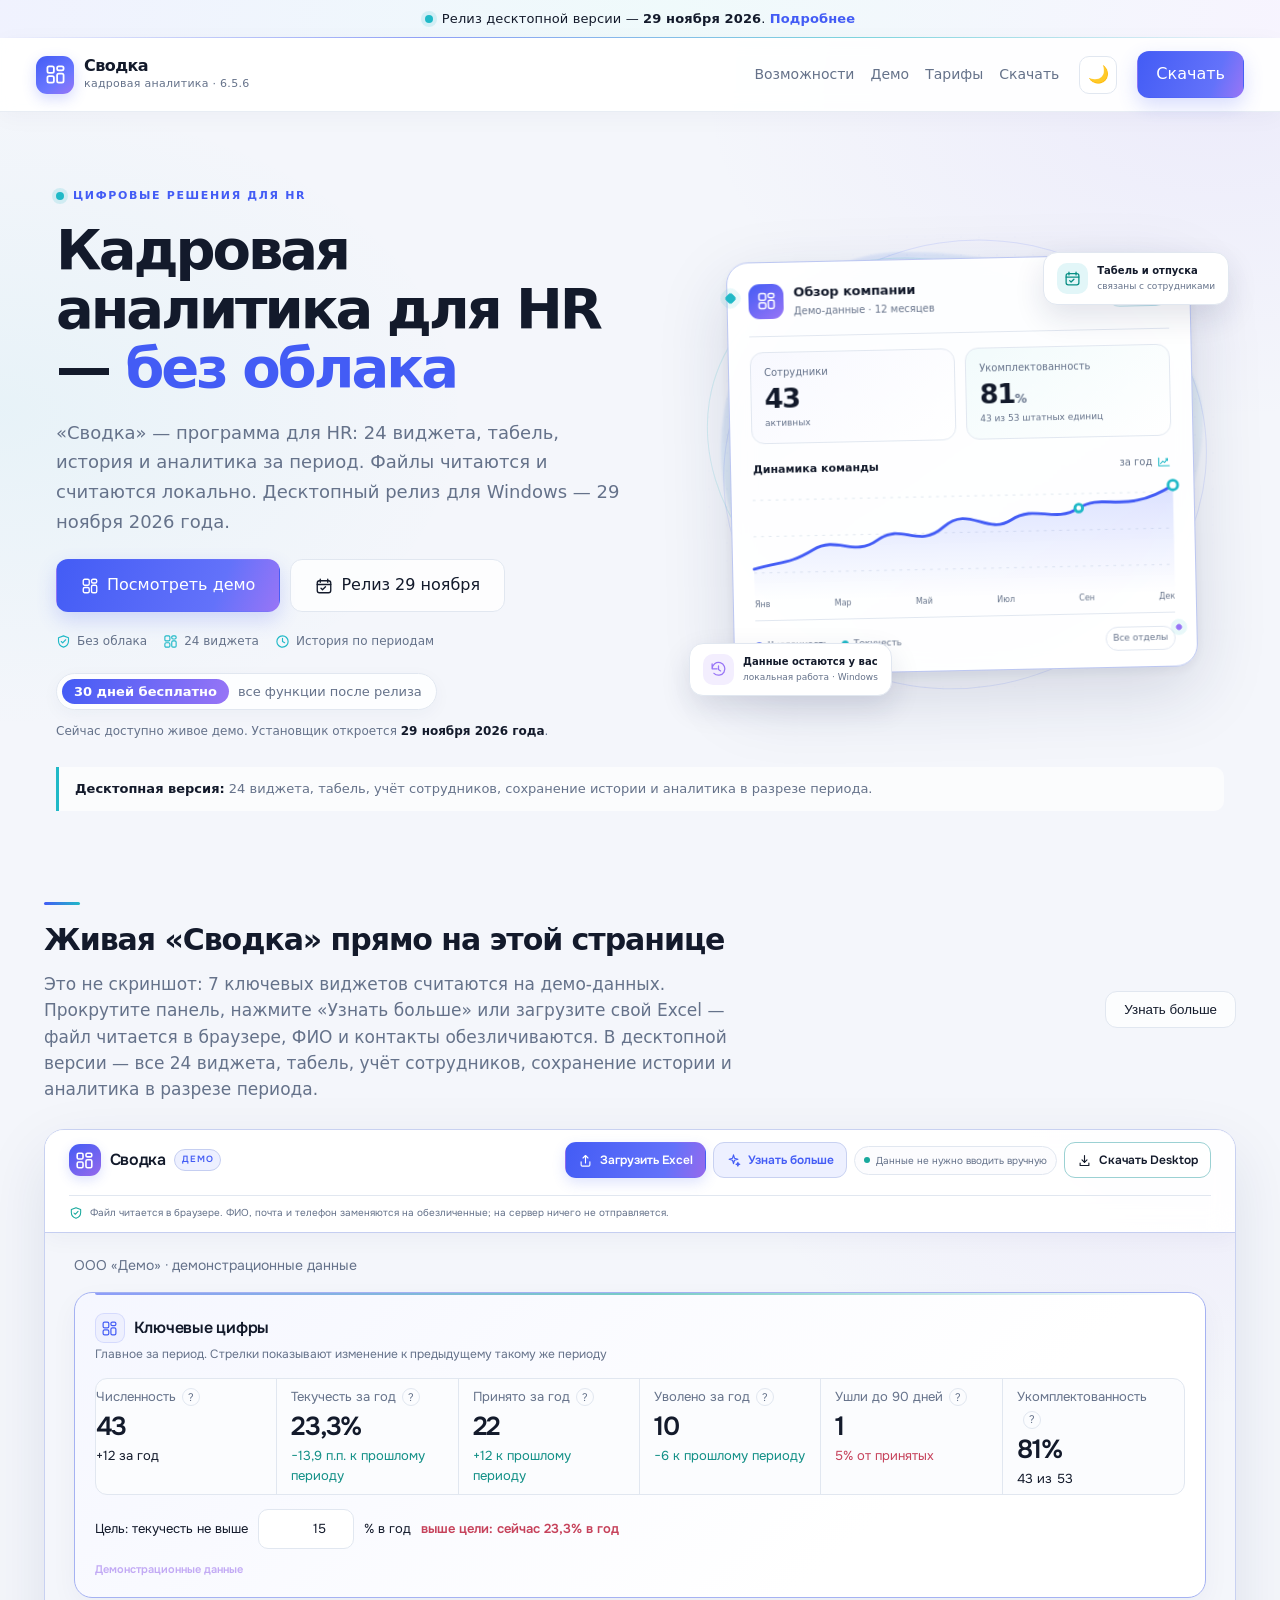
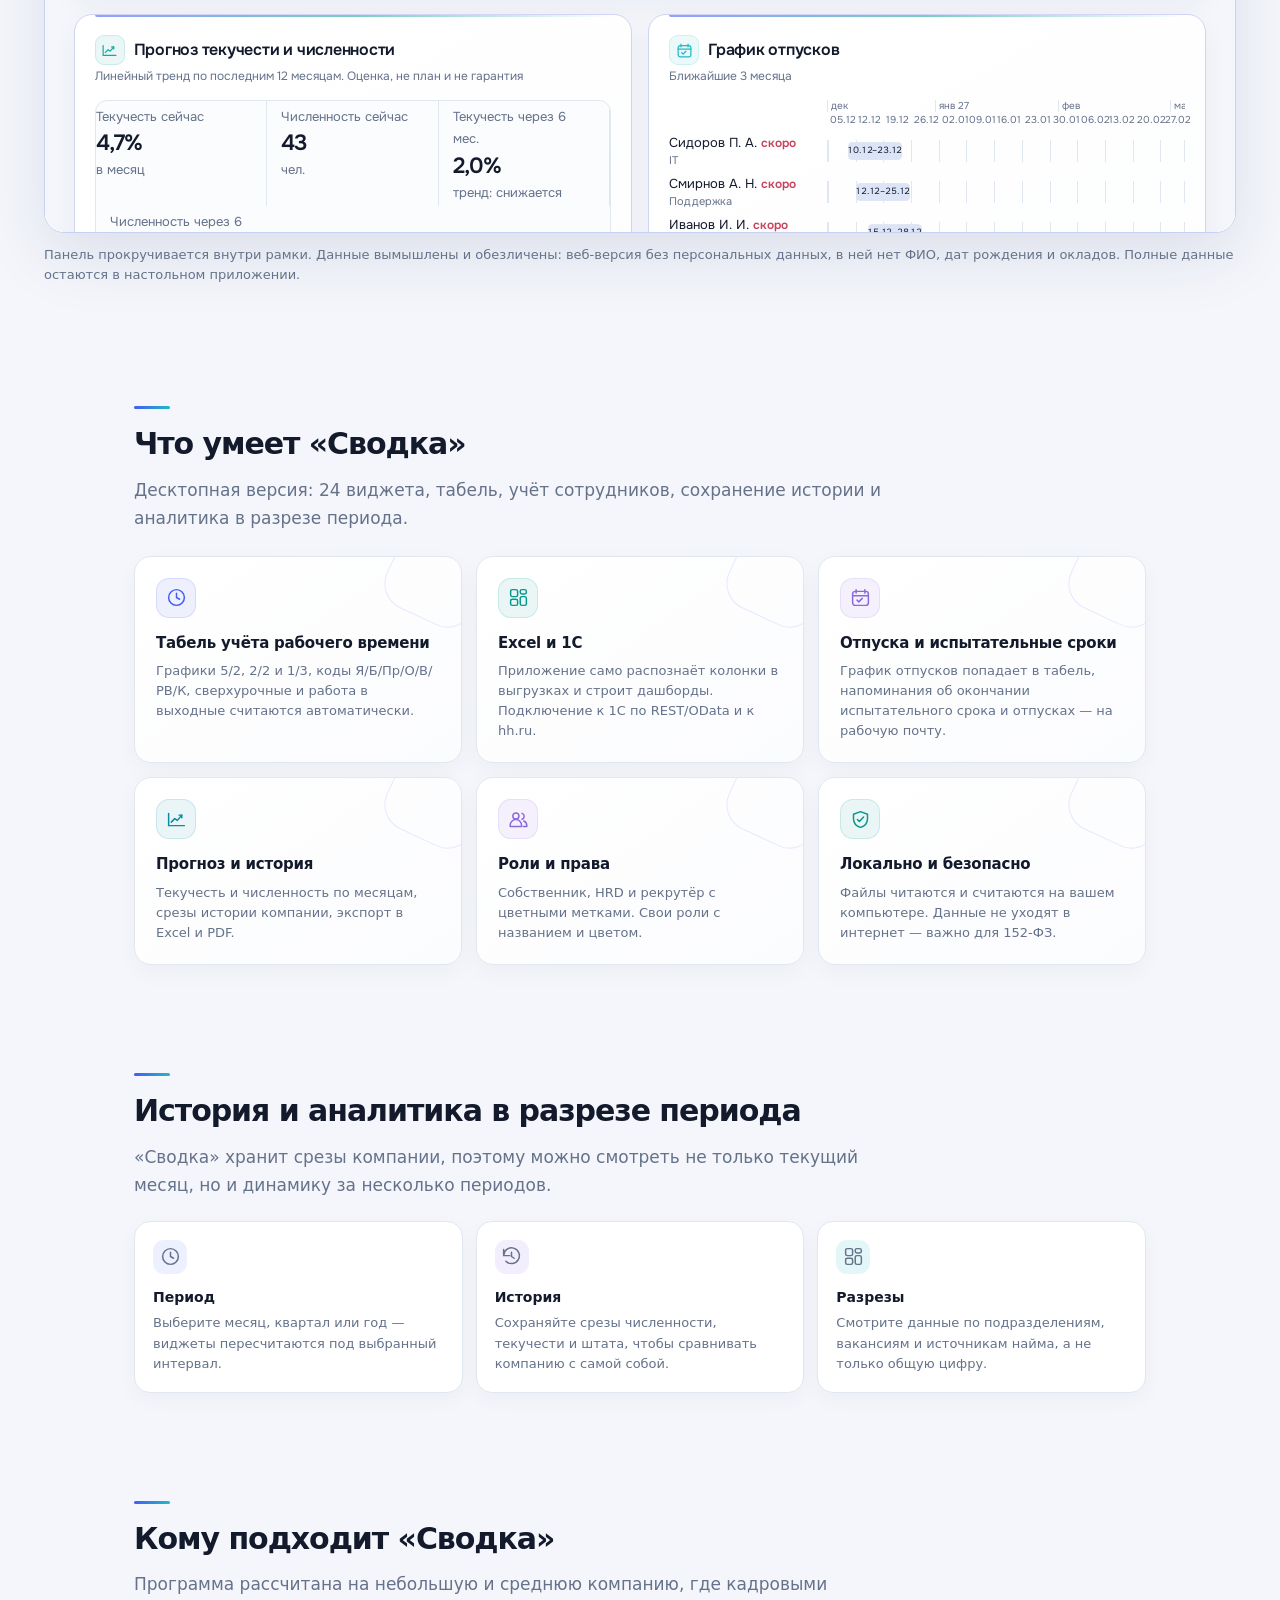
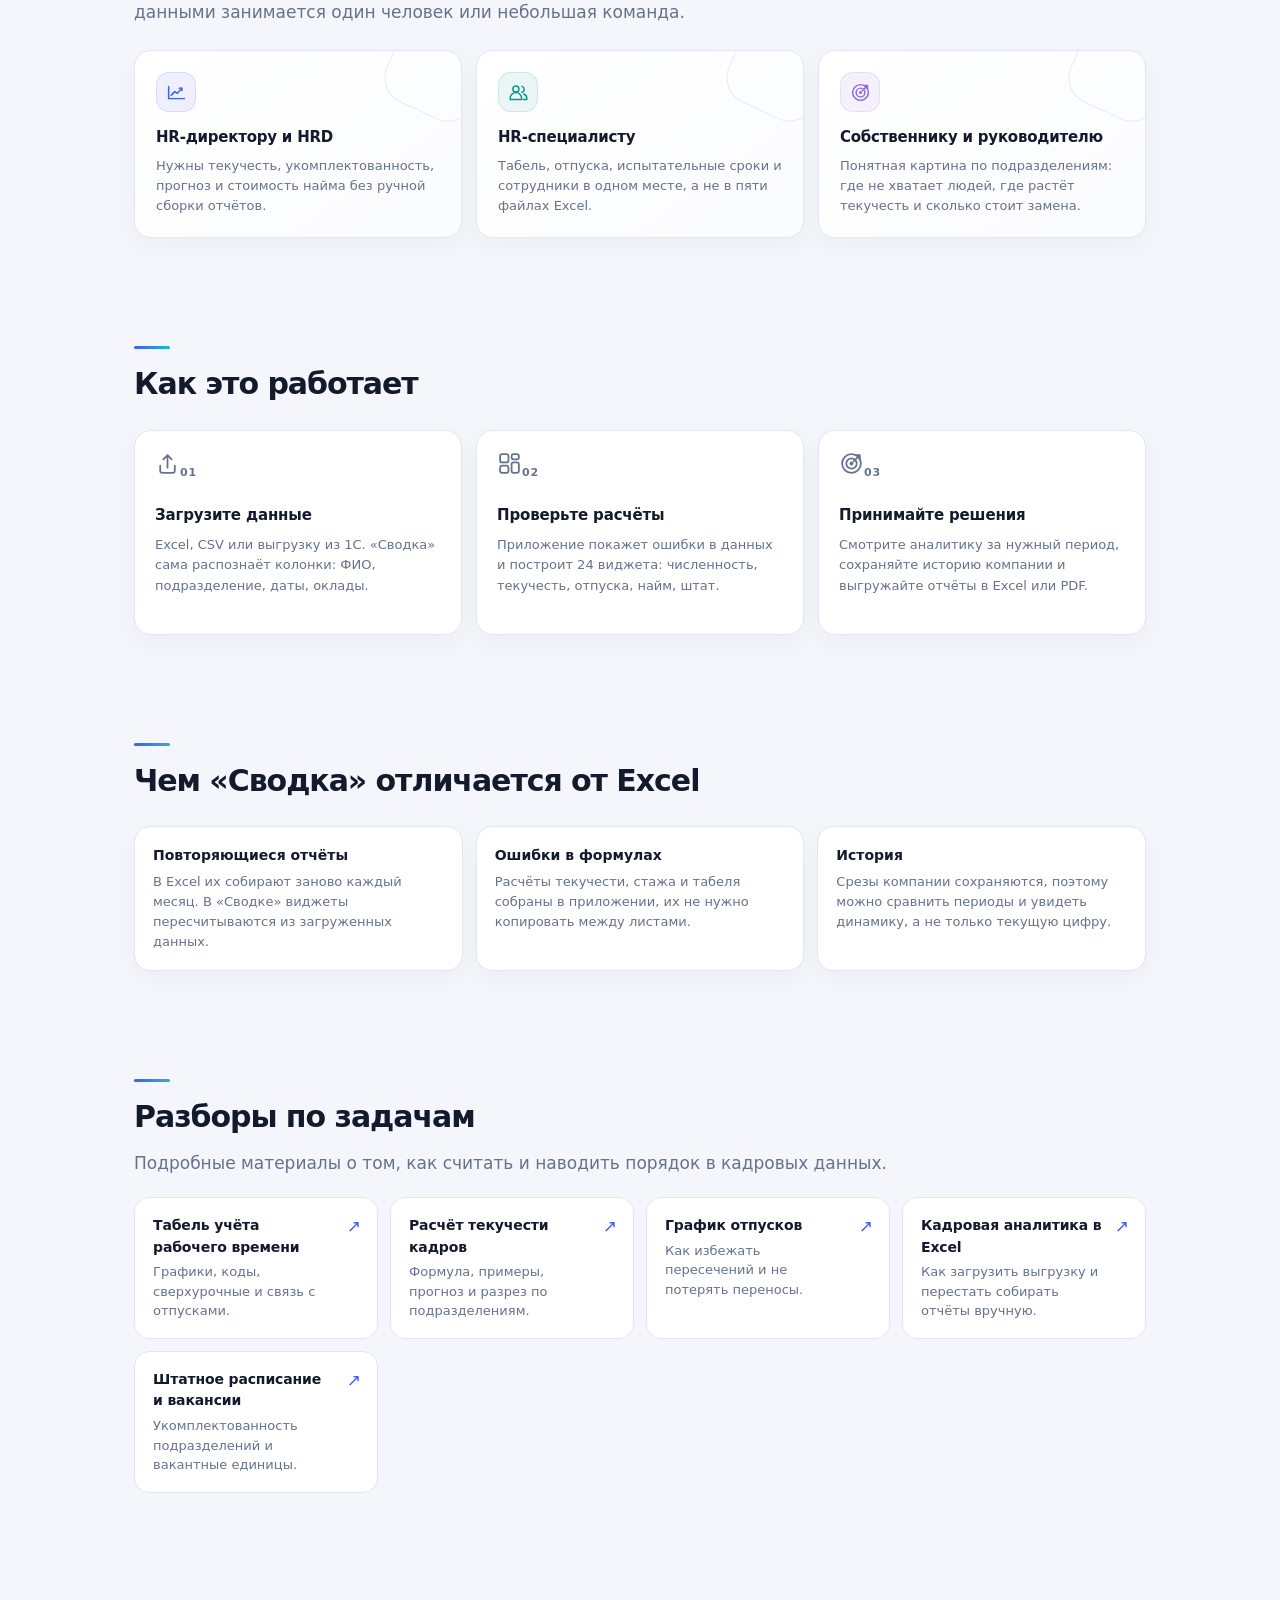
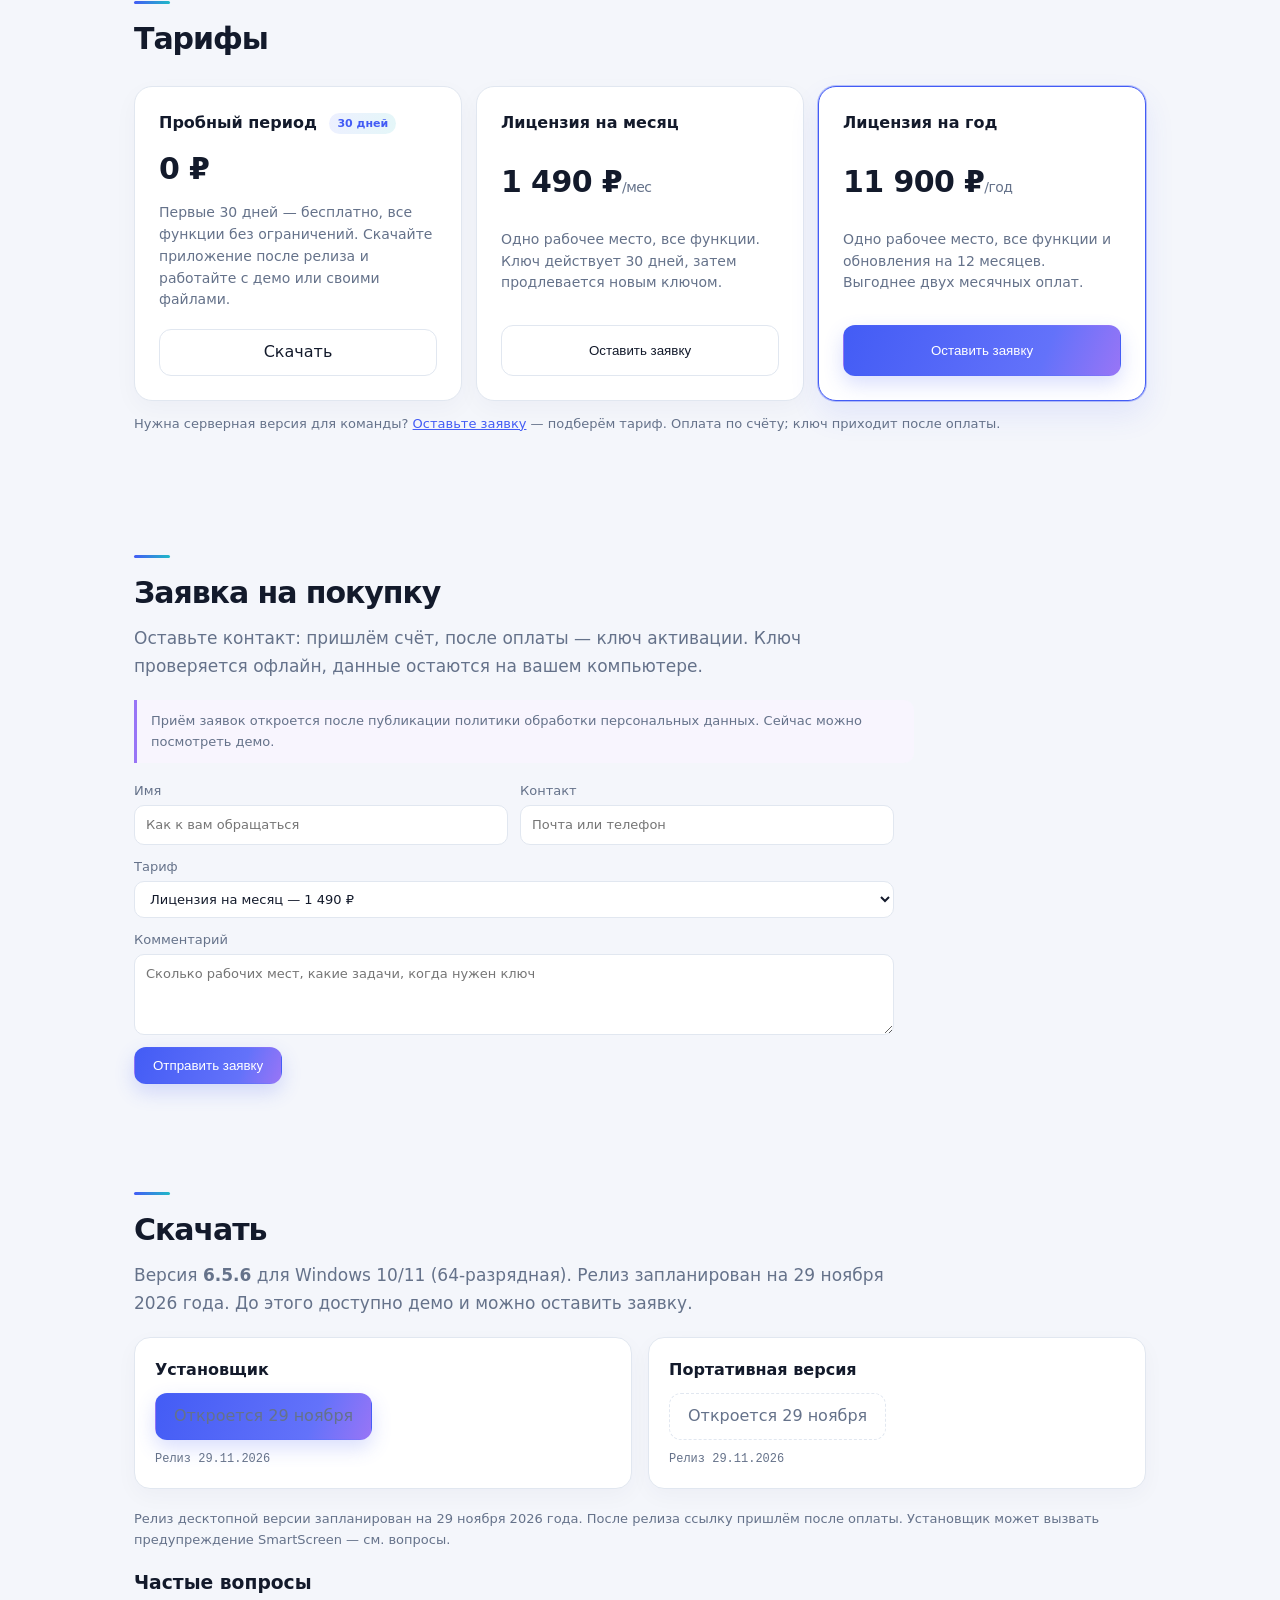
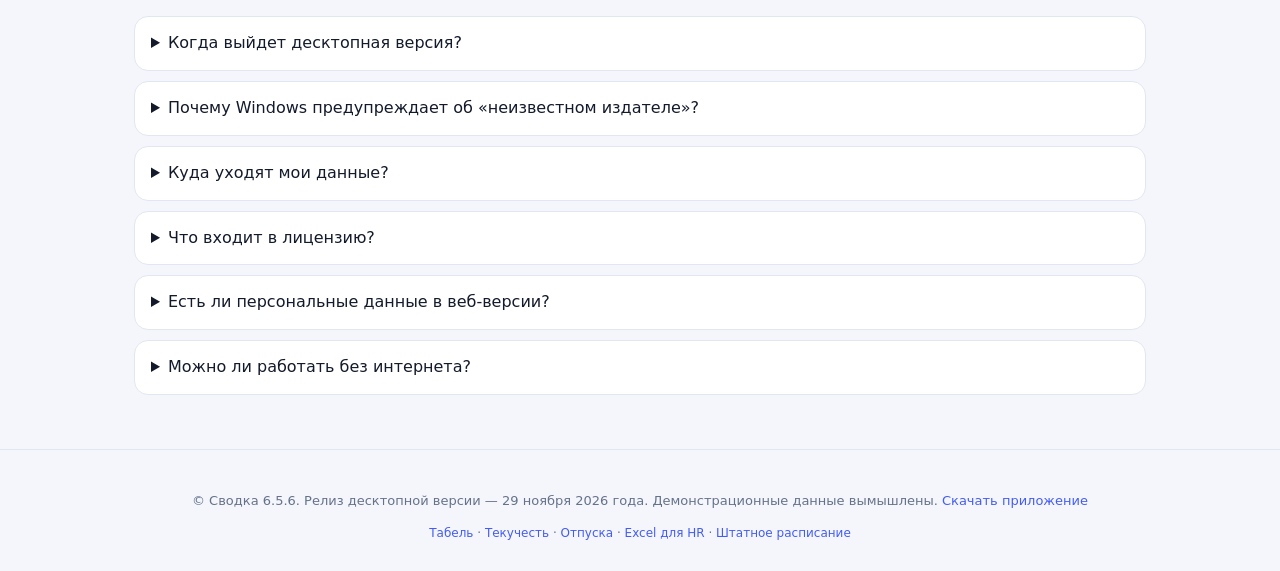
==== commit fec9b53c: "Демо: визуальный стиль приложения как на лендинге" ====
--- a/docs/index.html
+++ b/docs/index.html
@@ -22,7 +22,7 @@
 <meta name="twitter:title" content="Сводка — кадровая аналитика для HR">
 <meta name="twitter:description" content="24 виджета, табель и аналитика за период. Релиз 29 ноября 2026 года.">
 <meta name="twitter:image" content="https://kraishkinaa.github.io/svodka/og-image.png">
-<link rel="stylesheet" href="style.css?v=6.5.6-mwyj6y8z">
+<link rel="stylesheet" href="style.css?v=6.5.6-mwyjlcun">
 <script type="application/ld+json">
 {"@context":"https://schema.org","@graph":[
 {"@type":"Organization","@id":"https://kraishkinaa.github.io/svodka/#org","name":"Сводка","url":"https://kraishkinaa.github.io/svodka/","logo":"https://kraishkinaa.github.io/svodka/site-icon.svg","sameAs":["https://github.com/kraishkinaa/svodka"]},
@@ -126,7 +126,7 @@
     </div>
   </div>
   <div class="live-demo">
-    <iframe id="demo-inline" title="Живое демо «Сводки»" src="demo/?showcase=1&embed=1&v=6.5.6-mwyj6y8z" loading="eager"></iframe>
+    <iframe id="demo-inline" title="Живое демо «Сводки»" src="demo/?showcase=1&embed=1&v=6.5.6-mwyjlcun" loading="eager"></iframe>
   </div>
   <p class="fine">Панель прокручивается внутри рамки. Данные вымышлены и обезличены: веб-версия без персональных данных, в ней нет ФИО, дат рождения и окладов. Полные данные остаются в настольном приложении.</p>
 </section>
@@ -292,8 +292,8 @@
   </div>
 </div>
 
-<script src="site-config.js?v=6.5.6-mwyj6y8z"></script>
-<script src="analytics.js?v=6.5.6-mwyj6y8z"></script>
-<script src="app.js?v=6.5.6-mwyj6y8z"></script>
+<script src="site-config.js?v=6.5.6-mwyjlcun"></script>
+<script src="analytics.js?v=6.5.6-mwyjlcun"></script>
+<script src="app.js?v=6.5.6-mwyjlcun"></script>
 </body>
 </html>
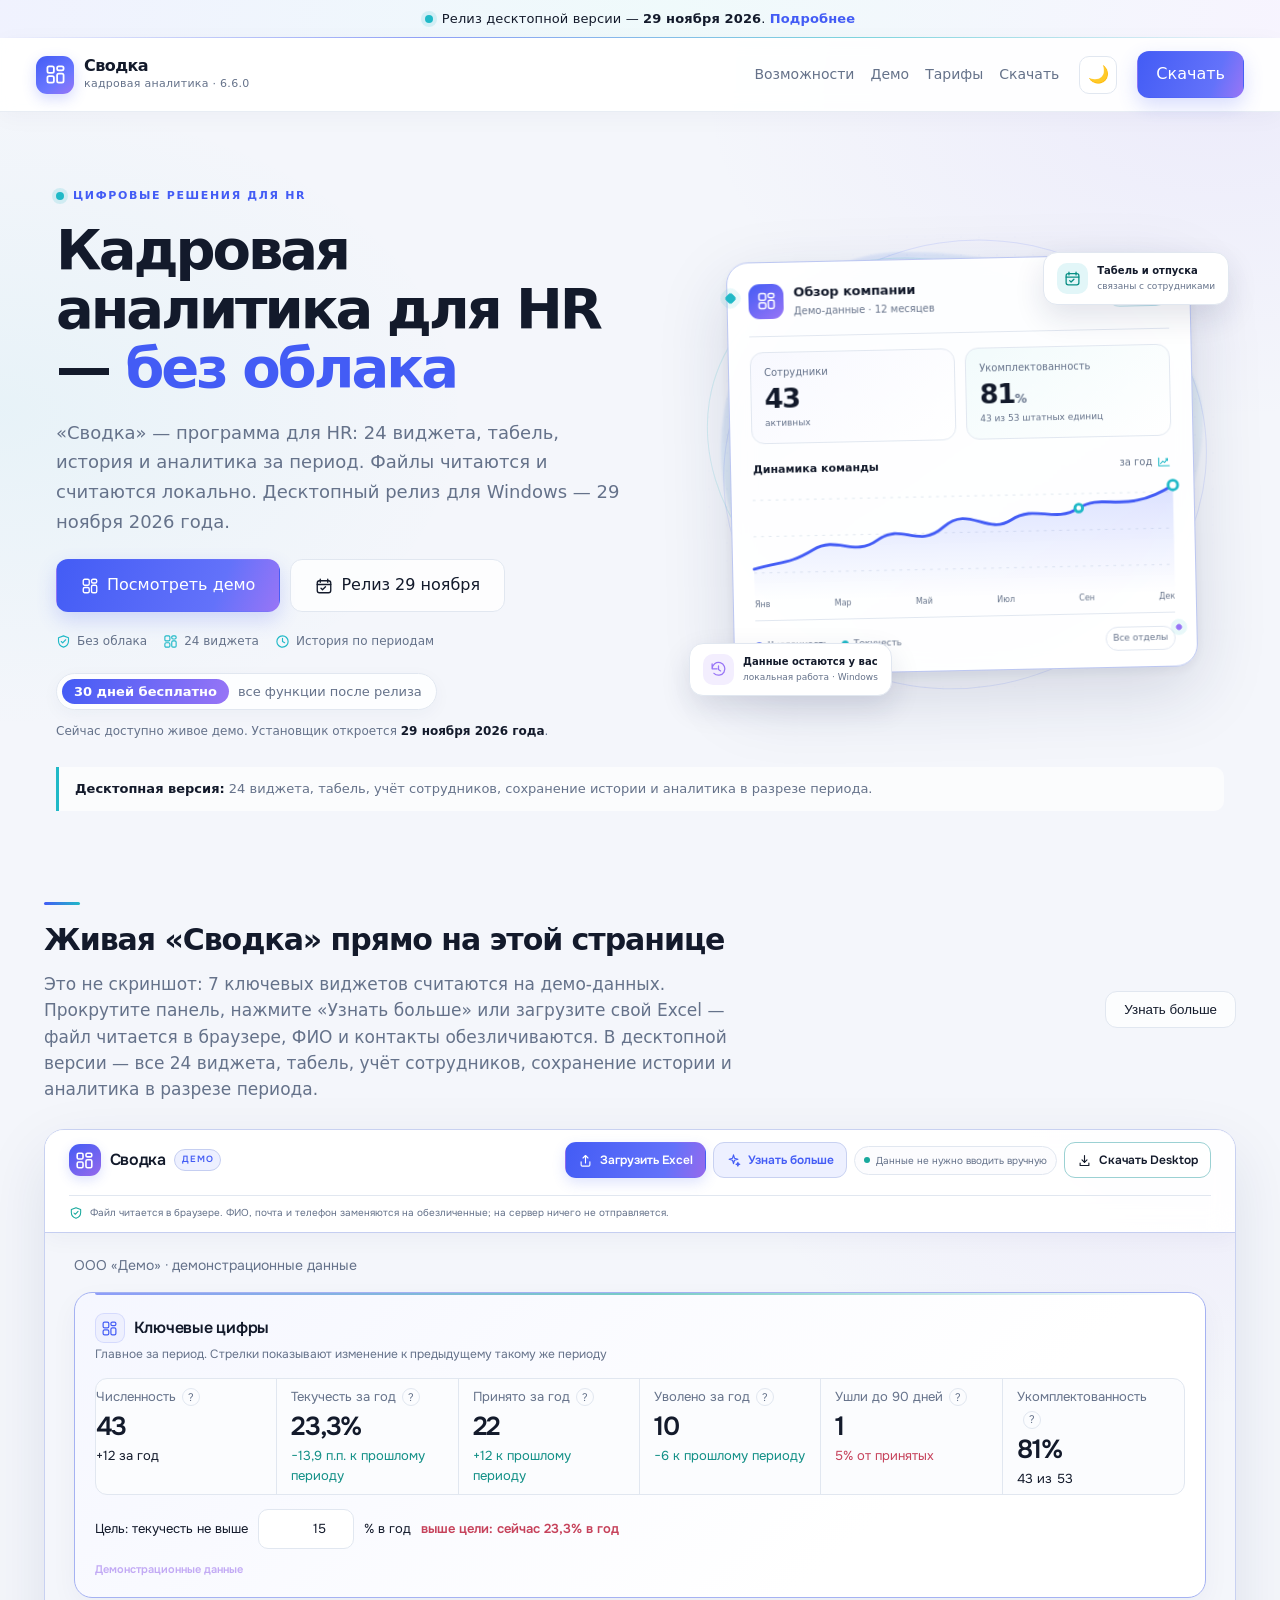
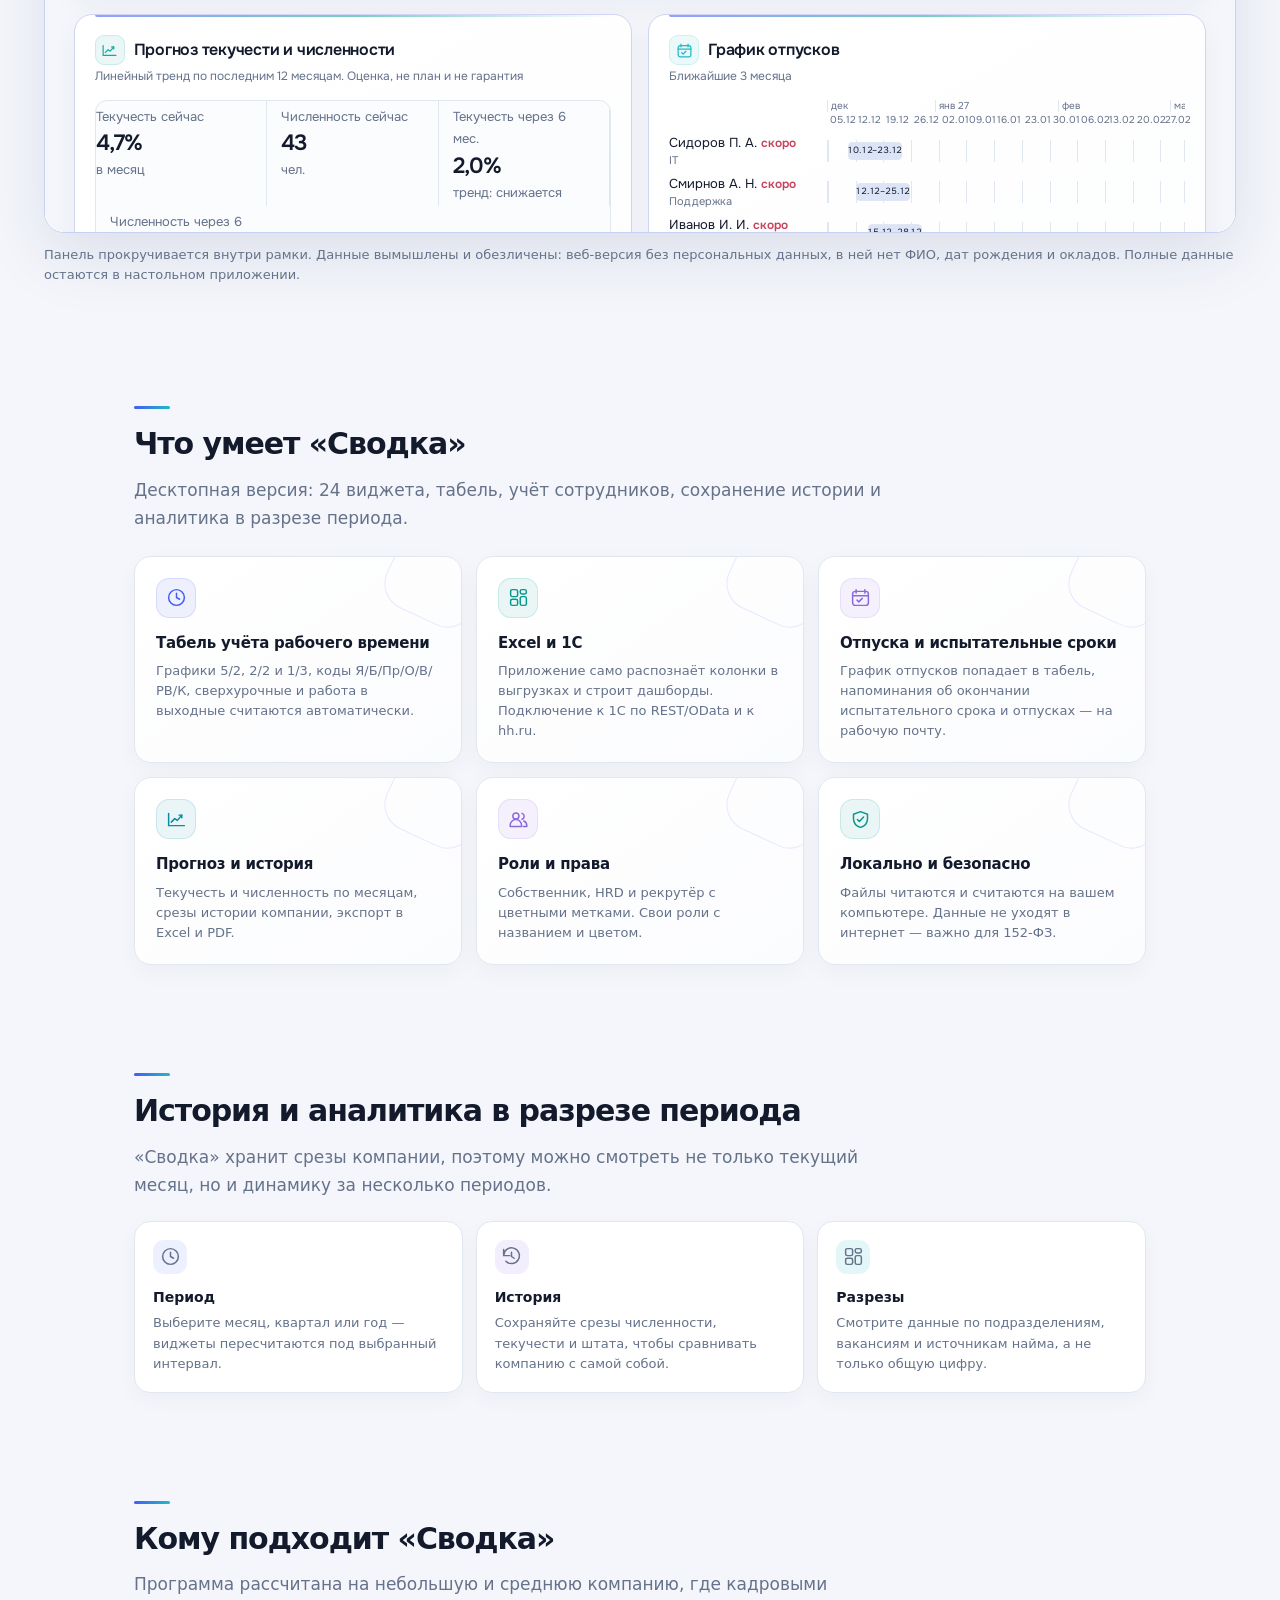
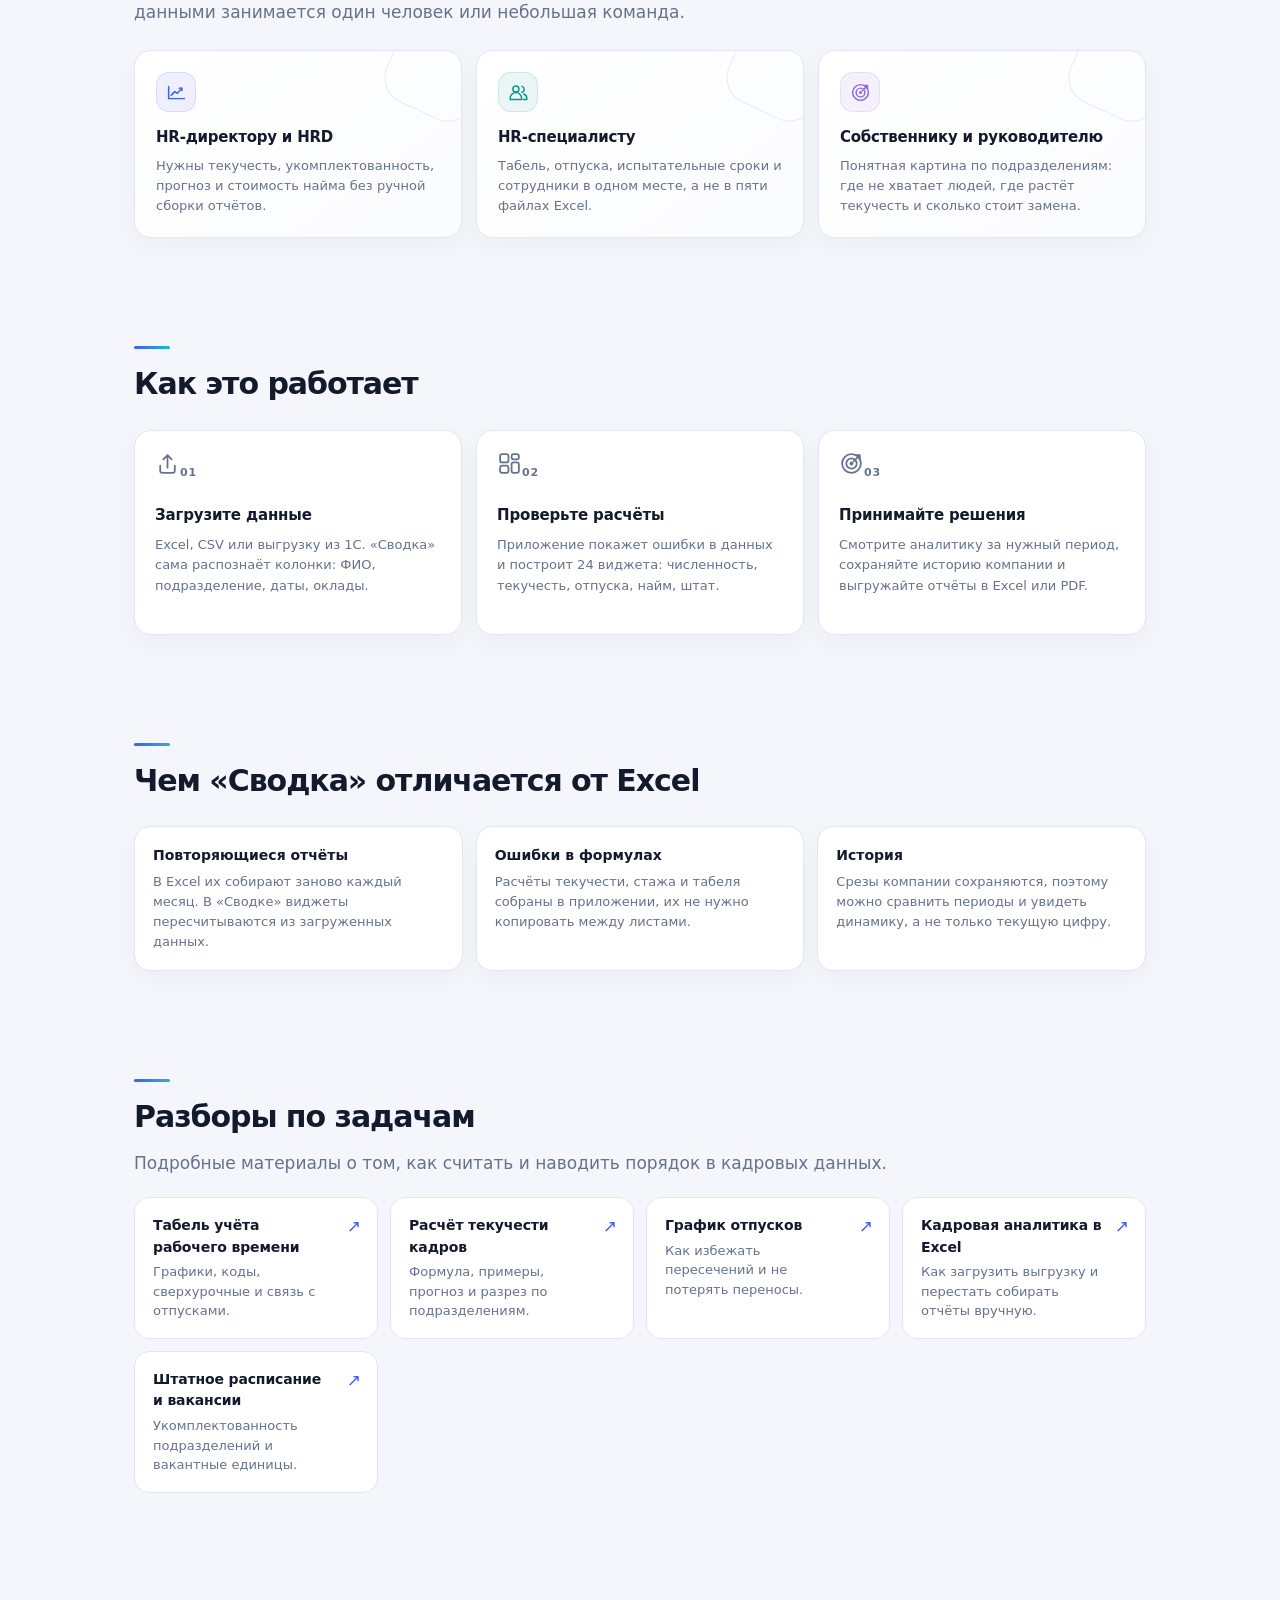
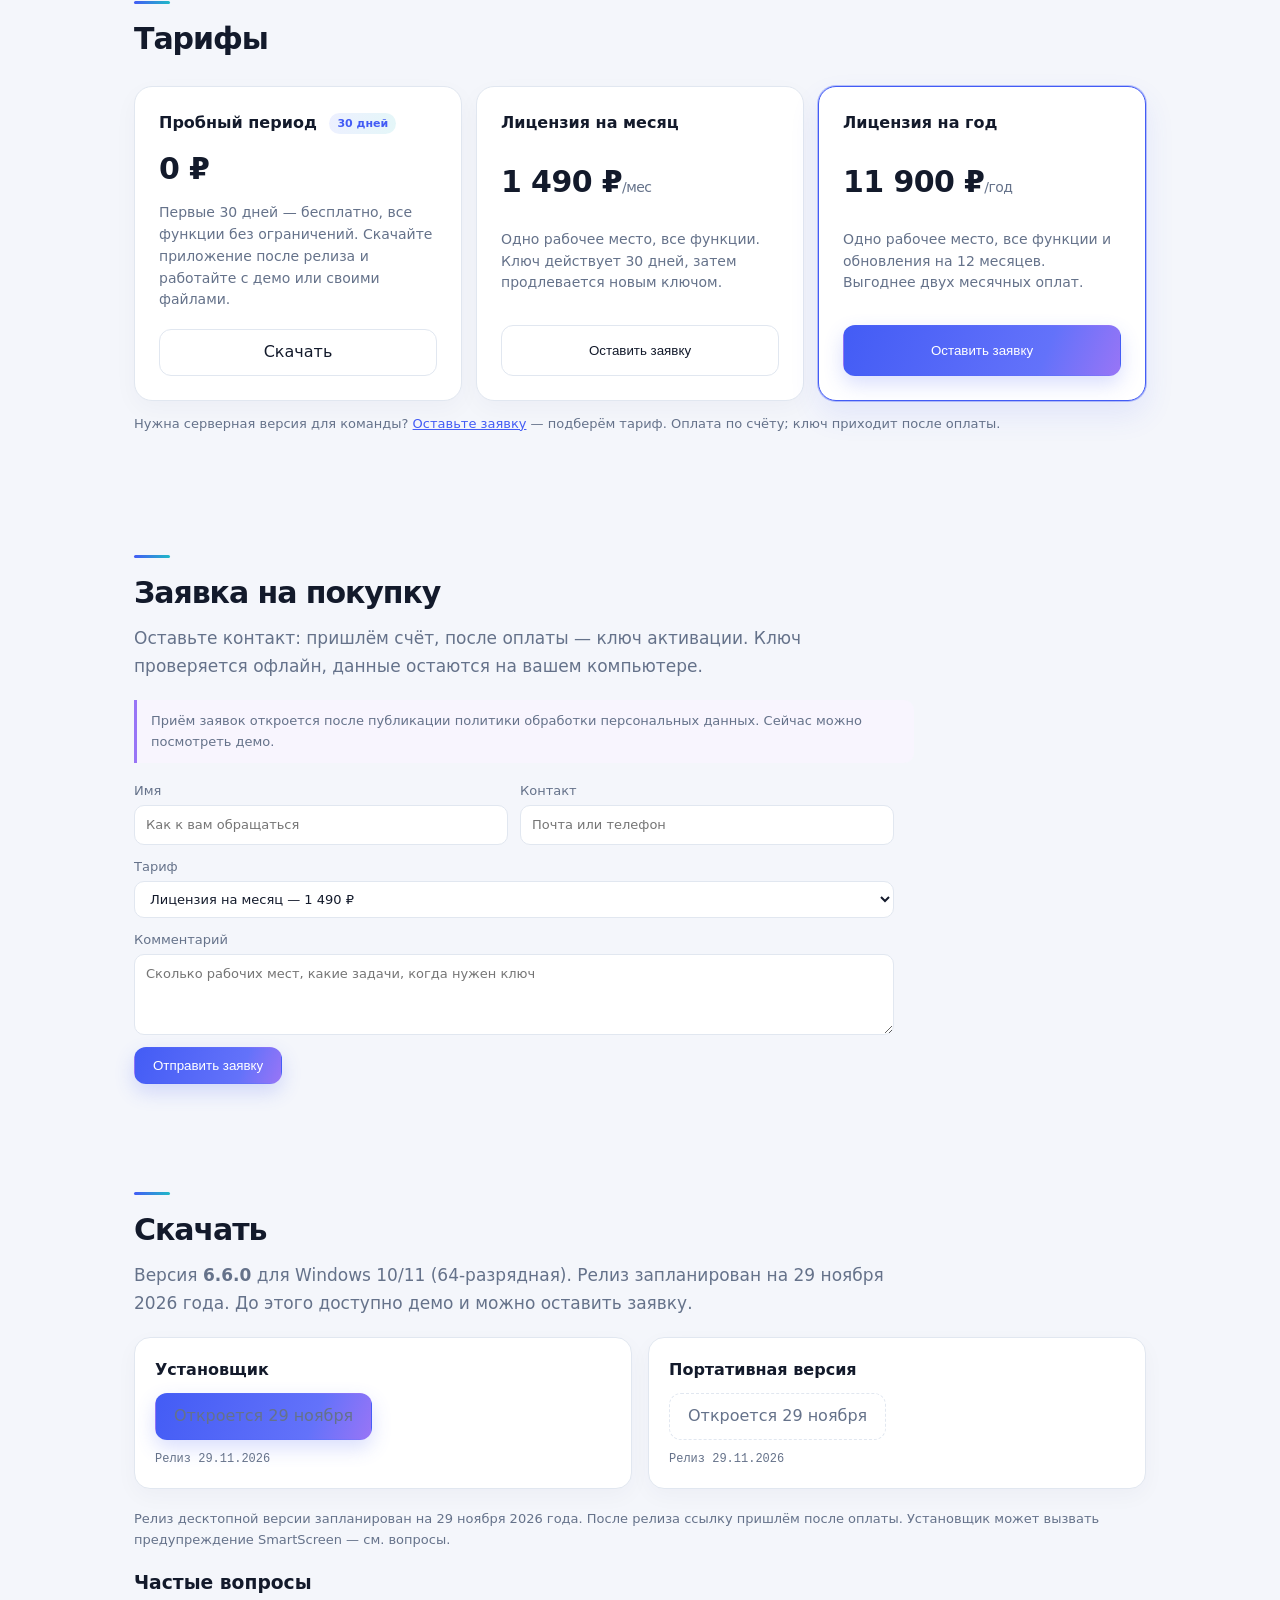
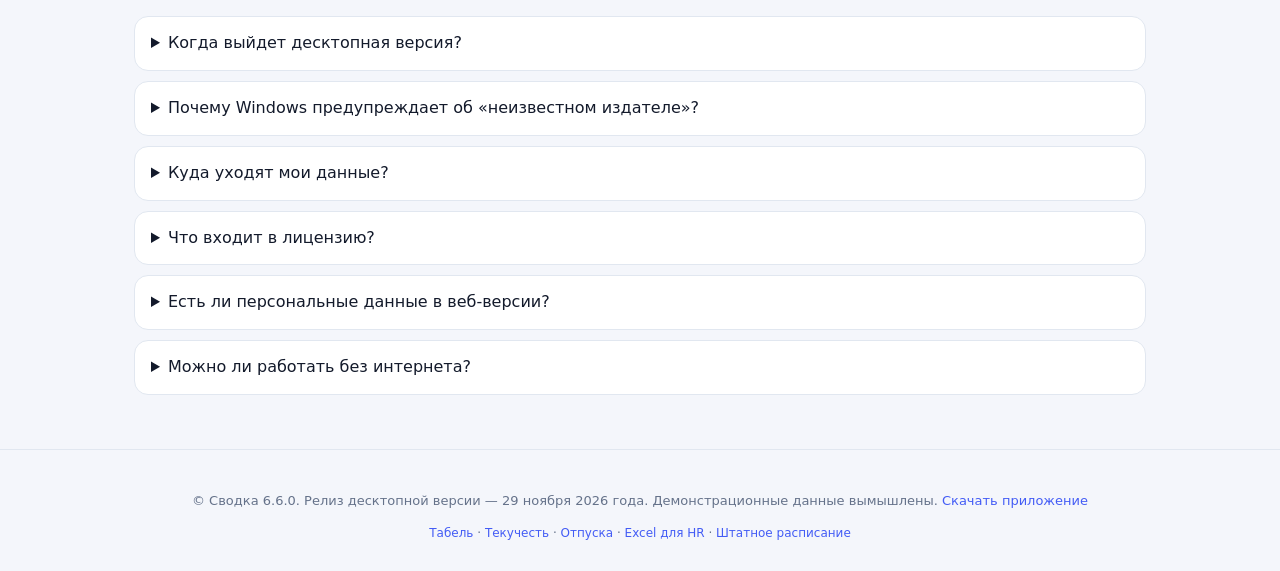
==== commit 96abab2b: "Демо и лендинг: версия 6.6.0" ====
--- a/docs/index.html
+++ b/docs/index.html
@@ -22,12 +22,12 @@
 <meta name="twitter:title" content="Сводка — кадровая аналитика для HR">
 <meta name="twitter:description" content="24 виджета, табель и аналитика за период. Релиз 29 ноября 2026 года.">
 <meta name="twitter:image" content="https://kraishkinaa.github.io/svodka/og-image.png">
-<link rel="stylesheet" href="style.css?v=6.5.6-mwyjlcun">
+<link rel="stylesheet" href="style.css?v=6.6.0-mwyk5pho">
 <script type="application/ld+json">
 {"@context":"https://schema.org","@graph":[
 {"@type":"Organization","@id":"https://kraishkinaa.github.io/svodka/#org","name":"Сводка","url":"https://kraishkinaa.github.io/svodka/","logo":"https://kraishkinaa.github.io/svodka/site-icon.svg","sameAs":["https://github.com/kraishkinaa/svodka"]},
 {"@type":"WebSite","@id":"https://kraishkinaa.github.io/svodka/#website","url":"https://kraishkinaa.github.io/svodka/","name":"Сводка","inLanguage":"ru","publisher":{"@id":"https://kraishkinaa.github.io/svodka/#org"}},
-{"@type":"SoftwareApplication","@id":"https://kraishkinaa.github.io/svodka/#app","name":"Сводка","applicationCategory":"BusinessApplication","operatingSystem":"Windows 10, Windows 11","softwareVersion":"6.5.6","inLanguage":"ru","description":"Кадровая аналитика и учёт сотрудников: 24 виджета, табель, история и аналитика за период. Данные хранятся на компьютере пользователя.","datePublished":"2026-11-29","releaseNotes":"Релиз десктопной версии для Windows","url":"https://kraishkinaa.github.io/svodka/","image":"https://kraishkinaa.github.io/svodka/og-image.png","publisher":{"@id":"https://kraishkinaa.github.io/svodka/#org"},"offers":{"@type":"Offer","price":"1490","priceCurrency":"RUB","availability":"https://schema.org/PreOrder","description":"Первые 30 дней бесплатно","url":"https://kraishkinaa.github.io/svodka/#pricing"}},
+{"@type":"SoftwareApplication","@id":"https://kraishkinaa.github.io/svodka/#app","name":"Сводка","applicationCategory":"BusinessApplication","operatingSystem":"Windows 10, Windows 11","softwareVersion":"6.6.0","inLanguage":"ru","description":"Кадровая аналитика и учёт сотрудников: 24 виджета, табель, история и аналитика за период. Данные хранятся на компьютере пользователя.","datePublished":"2026-11-29","releaseNotes":"Релиз десктопной версии для Windows","url":"https://kraishkinaa.github.io/svodka/","image":"https://kraishkinaa.github.io/svodka/og-image.png","publisher":{"@id":"https://kraishkinaa.github.io/svodka/#org"},"offers":{"@type":"Offer","price":"1490","priceCurrency":"RUB","availability":"https://schema.org/PreOrder","description":"Первые 30 дней бесплатно","url":"https://kraishkinaa.github.io/svodka/#pricing"}},
 {"@type":"FAQPage","@id":"https://kraishkinaa.github.io/svodka/#faq","mainEntity":[
 {"@type":"Question","name":"Когда выйдет десктопная версия?","acceptedAnswer":{"@type":"Answer","text":"Релиз десктопной версии для Windows запланирован на 29 ноября 2026 года. До релиза доступно живое демо, а заявку можно оставить уже сейчас."}},
 {"@type":"Question","name":"Куда уходят мои данные?","acceptedAnswer":{"@type":"Answer","text":"Никуда. Приложение читает и считает файлы на вашем компьютере. Сеть используется только если вы сами подключаете 1С, hh.ru или загружаете производственный календарь."}},
@@ -53,7 +53,7 @@
 </svg>
 <div class="release-bar" role="status"><span class="release-dot"></span><span>Релиз десктопной версии — <time datetime="2026-11-29">29 ноября 2026</time>. <a href="#download">Подробнее</a></span></div>
 <header class="top">
-  <div class="brand"><span class="mark"><svg viewBox="0 0 26 26" fill="none" stroke="currentColor" stroke-width="2.2" stroke-linecap="round" stroke-linejoin="round" aria-hidden="true"><rect x="3" y="3" width="8" height="8" rx="2"/><rect x="15" y="3" width="8" height="5" rx="2"/><rect x="3" y="15" width="8" height="8" rx="2"/><rect x="15" y="12" width="8" height="11" rx="2"/></svg></span><div><b>Сводка</b><small>кадровая аналитика · 6.5.6</small></div></div>
+  <div class="brand"><span class="mark"><svg viewBox="0 0 26 26" fill="none" stroke="currentColor" stroke-width="2.2" stroke-linecap="round" stroke-linejoin="round" aria-hidden="true"><rect x="3" y="3" width="8" height="8" rx="2"/><rect x="15" y="3" width="8" height="5" rx="2"/><rect x="3" y="15" width="8" height="8" rx="2"/><rect x="15" y="12" width="8" height="11" rx="2"/></svg></span><div><b>Сводка</b><small>кадровая аналитика · 6.6.0</small></div></div>
   <nav class="nav">
     <a href="#features">Возможности</a>
     <a href="#demo">Демо</a>
@@ -126,7 +126,7 @@
     </div>
   </div>
   <div class="live-demo">
-    <iframe id="demo-inline" title="Живое демо «Сводки»" src="demo/?showcase=1&embed=1&v=6.5.6-mwyjlcun" loading="eager"></iframe>
+    <iframe id="demo-inline" title="Живое демо «Сводки»" src="demo/?showcase=1&embed=1&v=6.6.0-mwyk5pho" loading="eager"></iframe>
   </div>
   <p class="fine">Панель прокручивается внутри рамки. Данные вымышлены и обезличены: веб-версия без персональных данных, в ней нет ФИО, дат рождения и окладов. Полные данные остаются в настольном приложении.</p>
 </section>
@@ -238,7 +238,7 @@
 
 <section id="download" class="section">
   <h2>Скачать</h2>
-  <p class="lead">Версия <b id="dl-version">6.5.6</b> для Windows 10/11 (64-разрядная). Релиз запланирован на <time datetime="2026-11-29">29 ноября 2026 года</time>. До этого доступно демо и можно оставить заявку.</p>
+  <p class="lead">Версия <b id="dl-version">6.6.0</b> для Windows 10/11 (64-разрядная). Релиз запланирован на <time datetime="2026-11-29">29 ноября 2026 года</time>. До этого доступно демо и можно оставить заявку.</p>
   <div class="dl-grid">
     <div class="dl">
       <b>Установщик</b>
@@ -265,7 +265,7 @@
 </section>
 
 <footer>
-  <p>© Сводка 6.5.6. Релиз десктопной версии — <time datetime="2026-11-29">29 ноября 2026 года</time>. Демонстрационные данные вымышлены. <a href="#download">Скачать приложение</a></p>
+  <p>© Сводка 6.6.0. Релиз десктопной версии — <time datetime="2026-11-29">29 ноября 2026 года</time>. Демонстрационные данные вымышлены. <a href="#download">Скачать приложение</a></p>
   <p class="footer-links"><a href="tabel-ucheta-rabochego-vremeni/">Табель</a> · <a href="raschet-tekuchesti-kadrov/">Текучесть</a> · <a href="grafik-otpuskov/">Отпуска</a> · <a href="kadrovaya-analitika-excel/">Excel для HR</a> · <a href="shtatnoe-raspisanie/">Штатное расписание</a></p>
 </footer>
 
@@ -292,8 +292,8 @@
   </div>
 </div>
 
-<script src="site-config.js?v=6.5.6-mwyjlcun"></script>
-<script src="analytics.js?v=6.5.6-mwyjlcun"></script>
-<script src="app.js?v=6.5.6-mwyjlcun"></script>
+<script src="site-config.js?v=6.6.0-mwyk5pho"></script>
+<script src="analytics.js?v=6.6.0-mwyk5pho"></script>
+<script src="app.js?v=6.6.0-mwyk5pho"></script>
 </body>
 </html>
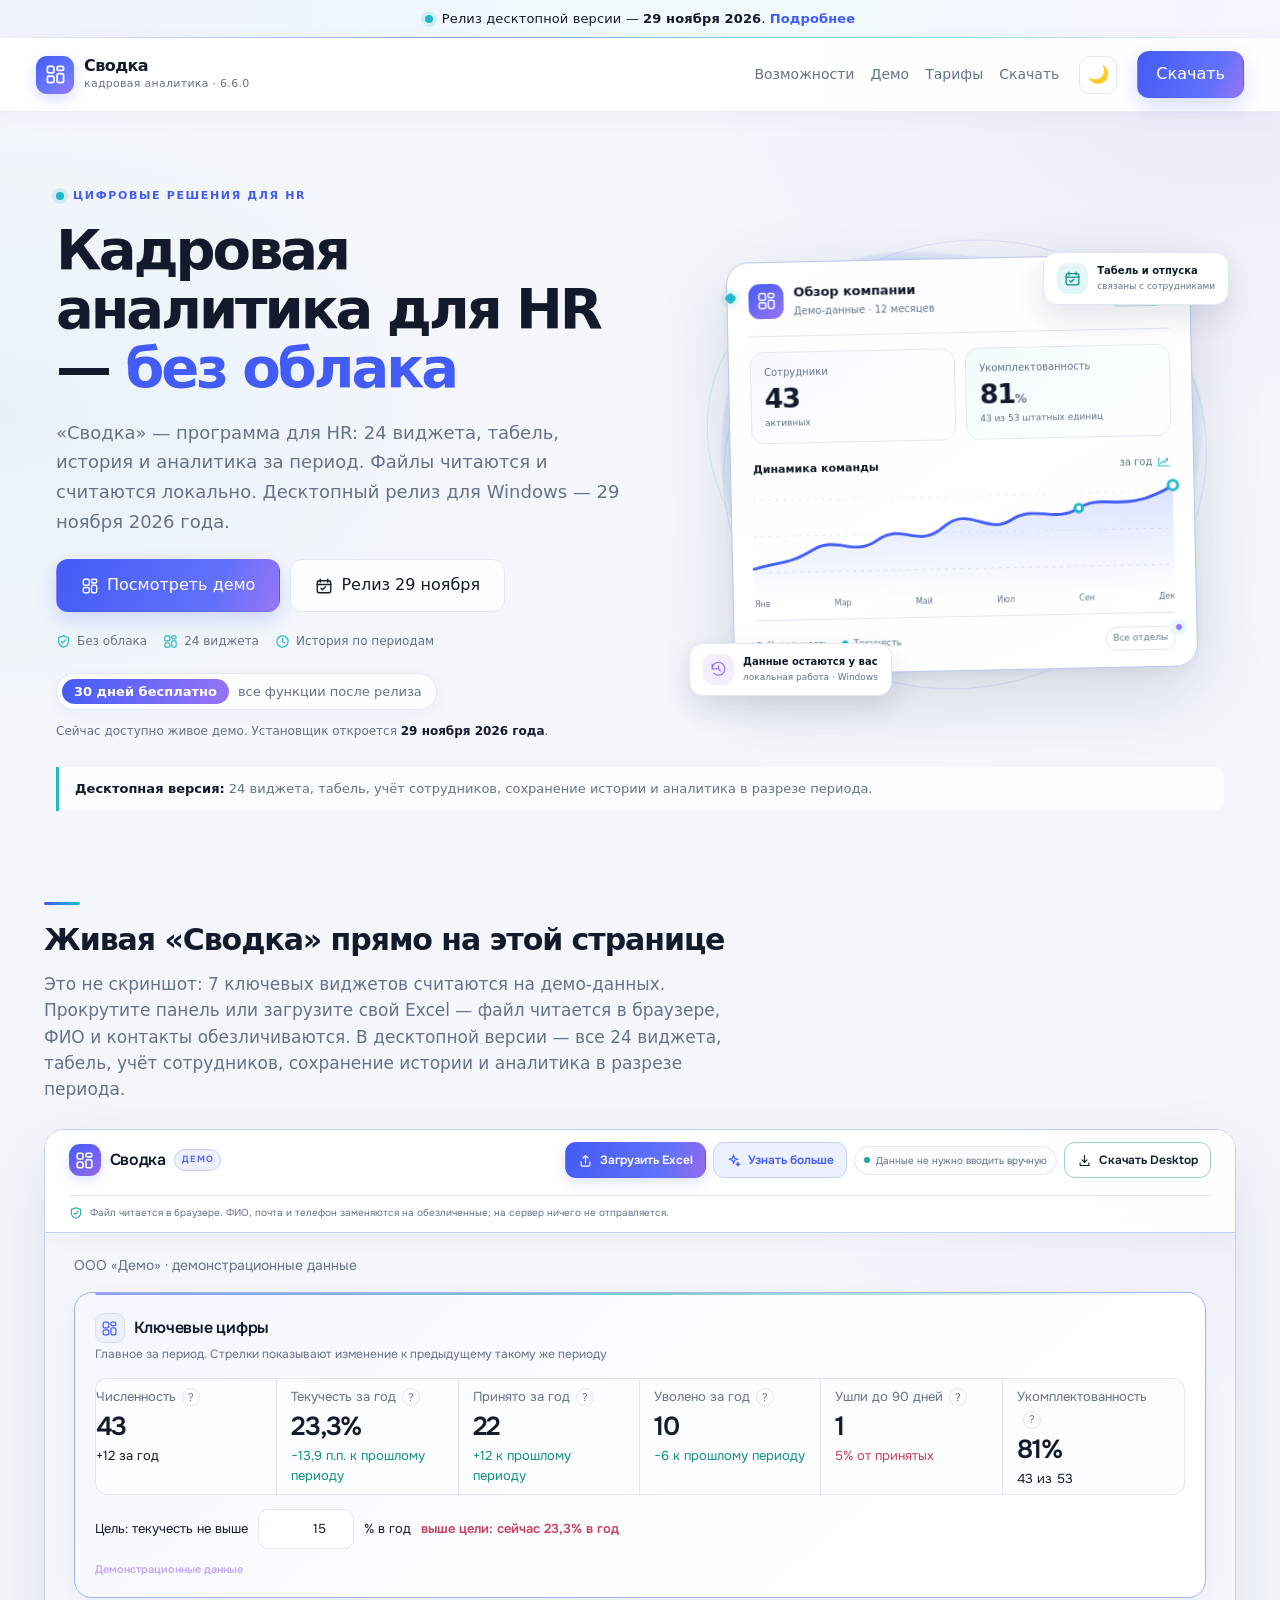
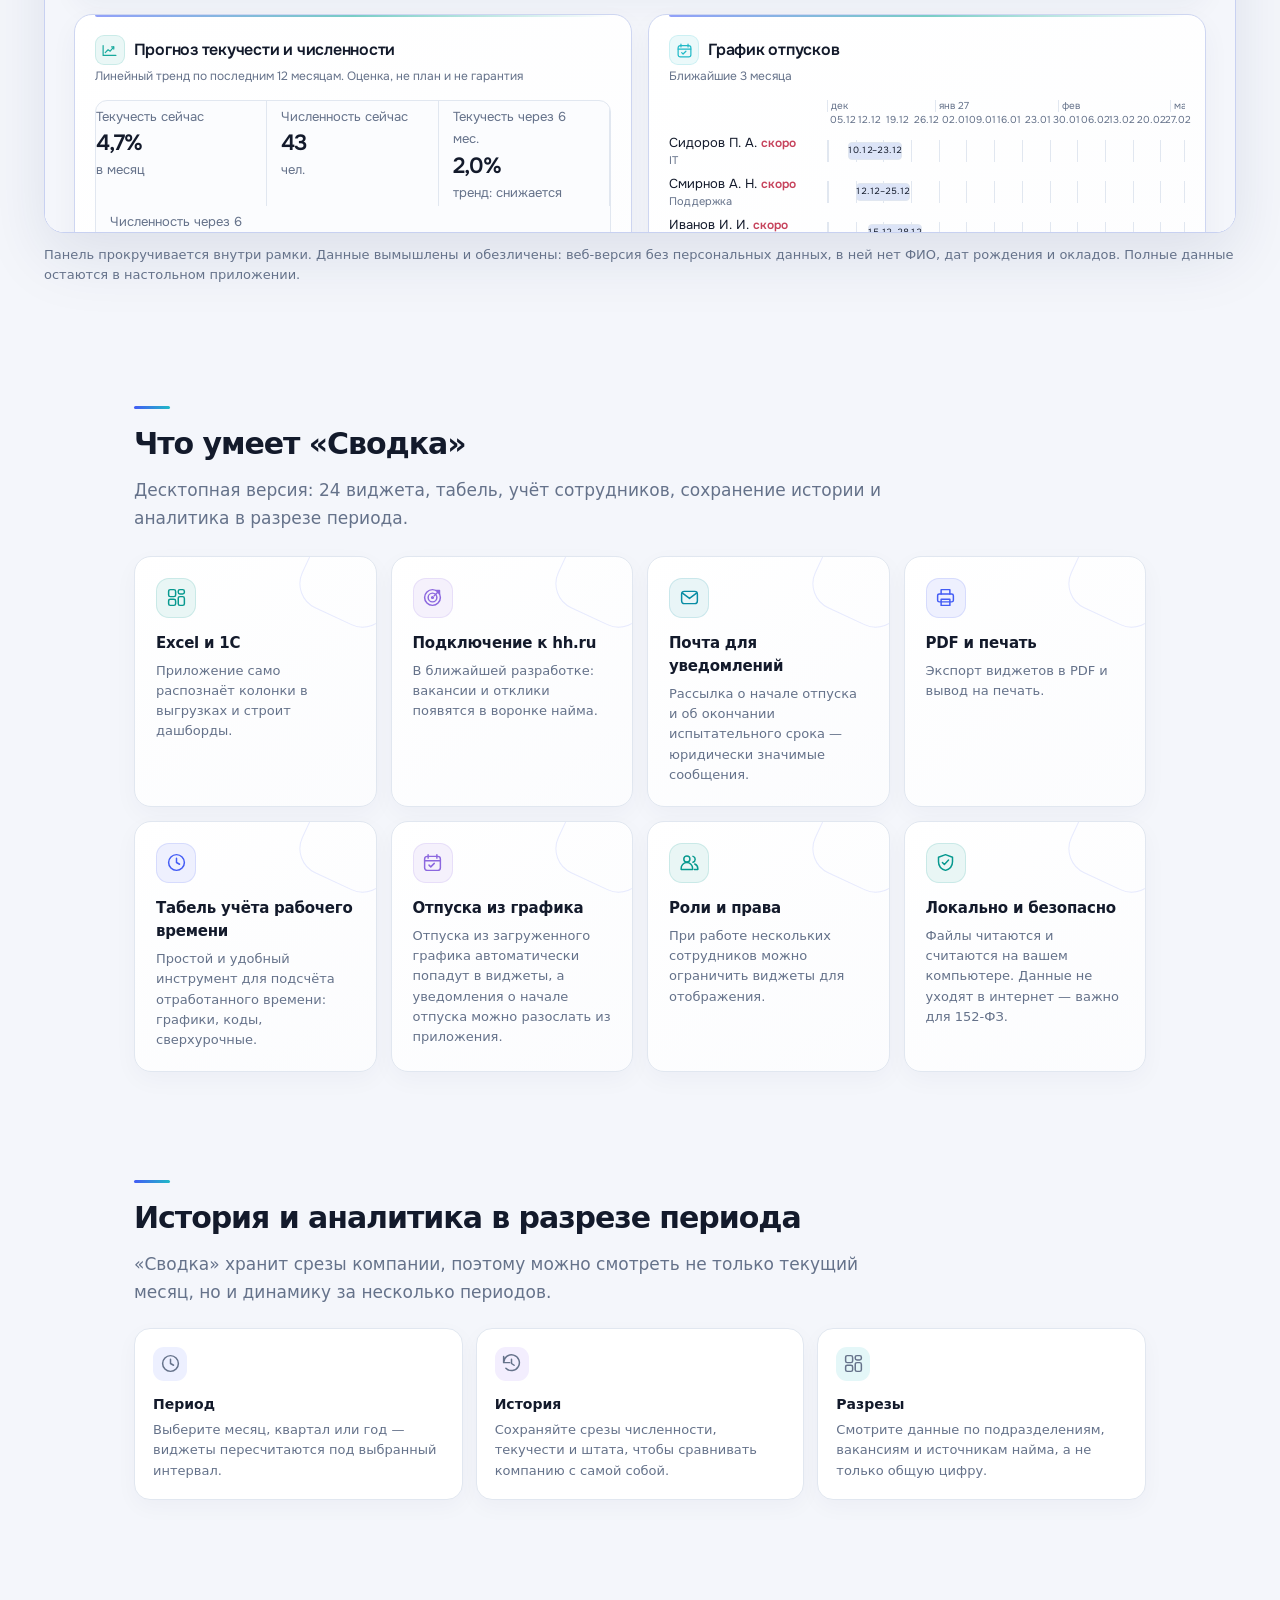
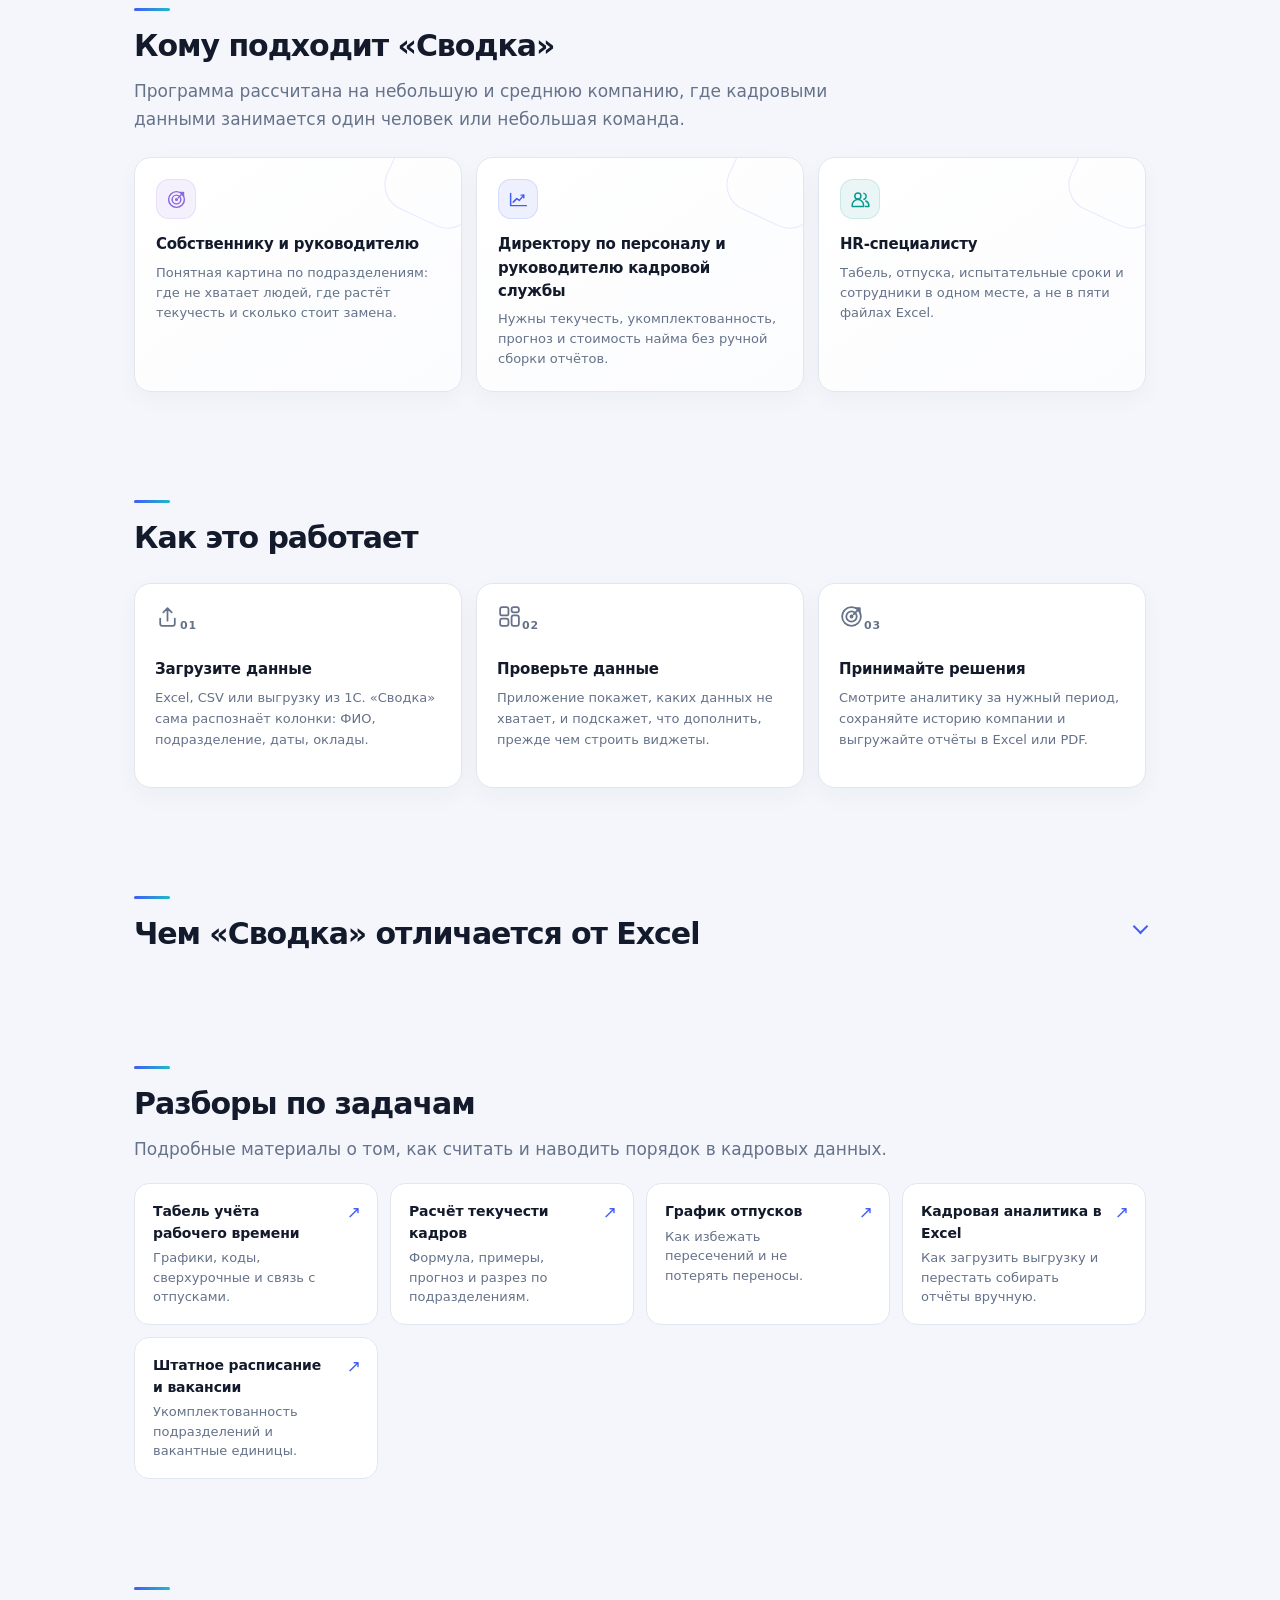
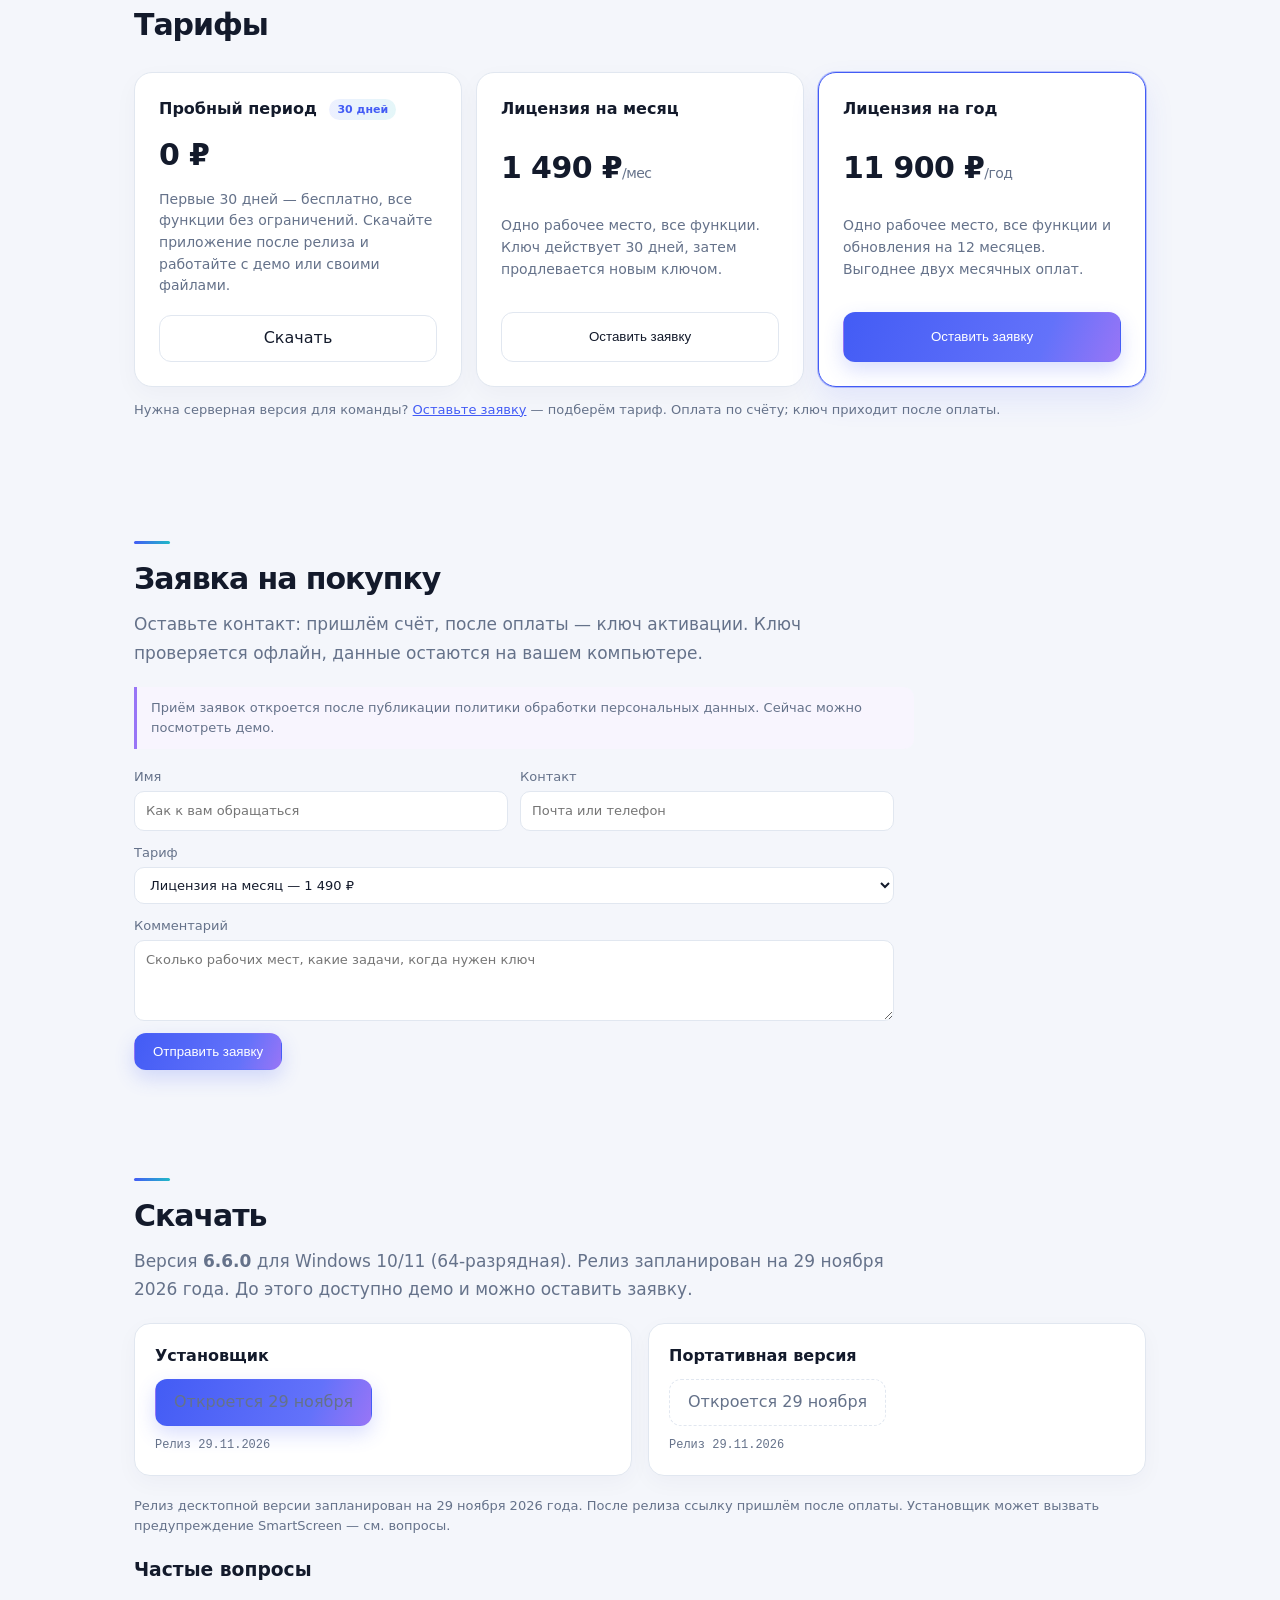
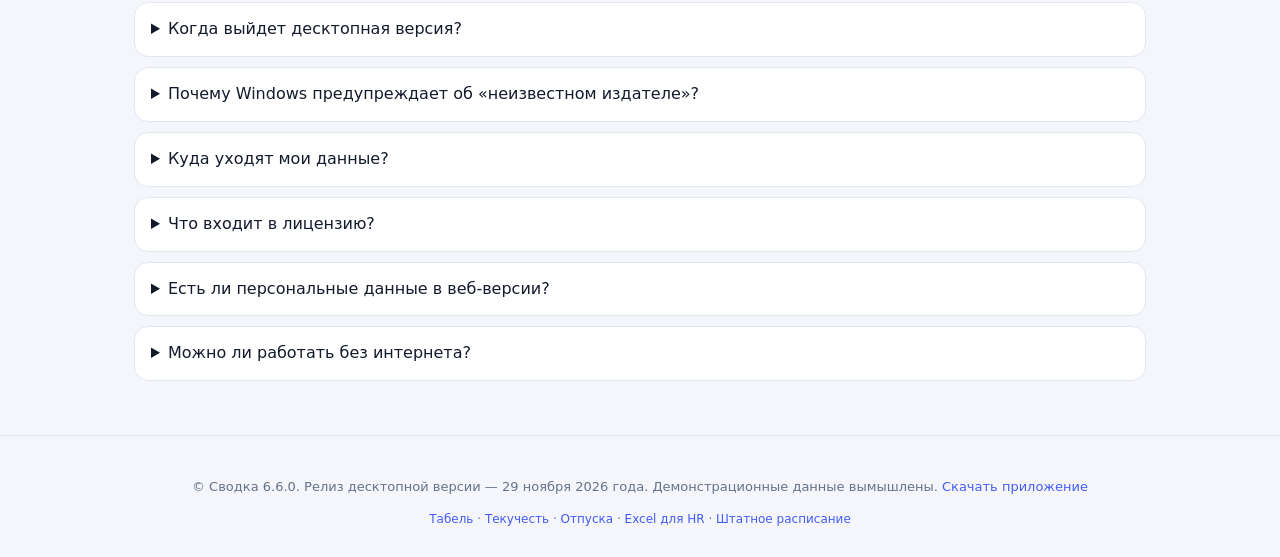
==== commit e8e680df: "Демо и лендинг: доработки 6.6.0" ====
--- a/docs/index.html
+++ b/docs/index.html
@@ -22,7 +22,7 @@
 <meta name="twitter:title" content="Сводка — кадровая аналитика для HR">
 <meta name="twitter:description" content="24 виджета, табель и аналитика за период. Релиз 29 ноября 2026 года.">
 <meta name="twitter:image" content="https://kraishkinaa.github.io/svodka/og-image.png">
-<link rel="stylesheet" href="style.css?v=6.6.0-mwyk5pho">
+<link rel="stylesheet" href="style.css?v=6.6.0-mwymo7cv">
 <script type="application/ld+json">
 {"@context":"https://schema.org","@graph":[
 {"@type":"Organization","@id":"https://kraishkinaa.github.io/svodka/#org","name":"Сводка","url":"https://kraishkinaa.github.io/svodka/","logo":"https://kraishkinaa.github.io/svodka/site-icon.svg","sameAs":["https://github.com/kraishkinaa/svodka"]},
@@ -50,6 +50,8 @@
   <symbol id="i-upload" viewBox="0 0 24 24"><path d="M12 16V4m-4 4 4-4 4 4"/><path d="M5 14v5a2 2 0 0 0 2 2h10a2 2 0 0 0 2-2v-5"/></symbol>
   <symbol id="i-target" viewBox="0 0 24 24"><circle cx="12" cy="12" r="9"/><circle cx="12" cy="12" r="5"/><circle cx="12" cy="12" r="1"/><path d="m14 10 6-6m-4 0h4v4"/></symbol>
   <symbol id="i-file" viewBox="0 0 24 24"><path d="M6 3h8l5 5v13H6z"/><path d="M14 3v5h5M9 13h7m-7 4h7"/></symbol>
+  <symbol id="i-mail" viewBox="0 0 24 24"><rect x="3" y="5" width="18" height="14" rx="3"/><path d="m4 7 8 6 8-6"/></symbol>
+  <symbol id="i-print" viewBox="0 0 24 24"><path d="M7 8V3h10v5"/><rect x="3" y="8" width="18" height="9" rx="2"/><path d="M7 14h10v7H7z"/></symbol>
 </svg>
 <div class="release-bar" role="status"><span class="release-dot"></span><span>Релиз десктопной версии — <time datetime="2026-11-29">29 ноября 2026</time>. <a href="#download">Подробнее</a></span></div>
 <header class="top">
@@ -119,14 +121,11 @@
   <div class="demo-intro">
     <div>
       <h2>Живая «Сводка» прямо на этой странице</h2>
-      <p class="lead">Это не скриншот: 7 ключевых виджетов считаются на демо-данных. Прокрутите панель, нажмите «Узнать больше» или загрузите свой Excel — файл читается в браузере, ФИО и контакты обезличиваются. В десктопной версии — все 24 виджета, табель, учёт сотрудников, сохранение истории и аналитика в разрезе периода.</p>
-    </div>
-    <div class="demo-intro-actions">
-      <button type="button" class="btn ghost" data-demo-tour>Узнать больше</button>
+      <p class="lead">Это не скриншот: 7 ключевых виджетов считаются на демо-данных. Прокрутите панель или загрузите свой Excel — файл читается в браузере, ФИО и контакты обезличиваются. В десктопной версии — все 24 виджета, табель, учёт сотрудников, сохранение истории и аналитика в разрезе периода.</p>
     </div>
   </div>
   <div class="live-demo">
-    <iframe id="demo-inline" title="Живое демо «Сводки»" src="demo/?showcase=1&embed=1&v=6.6.0-mwyk5pho" loading="eager"></iframe>
+    <iframe id="demo-inline" title="Живое демо «Сводки»" src="demo/?showcase=1&embed=1&v=6.6.0-mwymo7cv" loading="eager"></iframe>
   </div>
   <p class="fine">Панель прокручивается внутри рамки. Данные вымышлены и обезличены: веб-версия без персональных данных, в ней нет ФИО, дат рождения и окладов. Полные данные остаются в настольном приложении.</p>
 </section>
@@ -135,11 +134,13 @@
   <h2>Что умеет «Сводка»</h2>
   <p class="lead">Десктопная версия: 24 виджета, табель, учёт сотрудников, сохранение истории и аналитика в разрезе периода.</p>
   <div class="feat-grid">
-    <div class="feat"><span class="feat-icon feat-icon--blue"><svg aria-hidden="true"><use href="#i-clock"/></svg></span><b>Табель учёта рабочего времени</b><span>Графики 5/2, 2/2 и 1/3, коды Я/Б/Пр/О/В/РВ/К, сверхурочные и работа в выходные считаются автоматически.</span></div>
-    <div class="feat"><span class="feat-icon feat-icon--mint"><svg aria-hidden="true"><use href="#i-grid"/></svg></span><b>Excel и 1С</b><span>Приложение само распознаёт колонки в выгрузках и строит дашборды. Подключение к 1С по REST/OData и к hh.ru.</span></div>
-    <div class="feat"><span class="feat-icon feat-icon--violet"><svg aria-hidden="true"><use href="#i-calendar"/></svg></span><b>Отпуска и испытательные сроки</b><span>График отпусков попадает в табель, напоминания об окончании испытательного срока и отпусках — на рабочую почту.</span></div>
-    <div class="feat"><span class="feat-icon feat-icon--cyan"><svg aria-hidden="true"><use href="#i-trend"/></svg></span><b>Прогноз и история</b><span>Текучесть и численность по месяцам, срезы истории компании, экспорт в Excel и PDF.</span></div>
-    <div class="feat"><span class="feat-icon feat-icon--violet"><svg aria-hidden="true"><use href="#i-users"/></svg></span><b>Роли и права</b><span>Собственник, HRD и рекрутёр с цветными метками. Свои роли с названием и цветом.</span></div>
+    <div class="feat"><span class="feat-icon feat-icon--mint"><svg aria-hidden="true"><use href="#i-grid"/></svg></span><b>Excel и 1С</b><span>Приложение само распознаёт колонки в выгрузках и строит дашборды.</span></div>
+    <div class="feat"><span class="feat-icon feat-icon--violet"><svg aria-hidden="true"><use href="#i-target"/></svg></span><b>Подключение к hh.ru</b><span>В ближайшей разработке: вакансии и отклики появятся в воронке найма.</span></div>
+    <div class="feat"><span class="feat-icon feat-icon--cyan"><svg aria-hidden="true"><use href="#i-mail"/></svg></span><b>Почта для уведомлений</b><span>Рассылка о начале отпуска и об окончании испытательного срока — юридически значимые сообщения.</span></div>
+    <div class="feat"><span class="feat-icon feat-icon--blue"><svg aria-hidden="true"><use href="#i-print"/></svg></span><b>PDF и печать</b><span>Экспорт виджетов в PDF и вывод на печать.</span></div>
+    <div class="feat"><span class="feat-icon feat-icon--blue"><svg aria-hidden="true"><use href="#i-clock"/></svg></span><b>Табель учёта рабочего времени</b><span>Простой и удобный инструмент для подсчёта отработанного времени: графики, коды, сверхурочные.</span></div>
+    <div class="feat"><span class="feat-icon feat-icon--violet"><svg aria-hidden="true"><use href="#i-calendar"/></svg></span><b>Отпуска из графика</b><span>Отпуска из загруженного графика автоматически попадут в виджеты, а уведомления о начале отпуска можно разослать из приложения.</span></div>
+    <div class="feat"><span class="feat-icon feat-icon--mint"><svg aria-hidden="true"><use href="#i-users"/></svg></span><b>Роли и права</b><span>При работе нескольких сотрудников можно ограничить виджеты для отображения.</span></div>
     <div class="feat"><span class="feat-icon feat-icon--mint"><svg aria-hidden="true"><use href="#i-shield"/></svg></span><b>Локально и безопасно</b><span>Файлы читаются и считаются на вашем компьютере. Данные не уходят в интернет — важно для 152-ФЗ.</span></div>
   </div>
 </section>
@@ -158,9 +159,9 @@
   <h2>Кому подходит «Сводка»</h2>
   <p class="lead">Программа рассчитана на небольшую и среднюю компанию, где кадровыми данными занимается один человек или небольшая команда.</p>
   <div class="feat-grid">
-    <div class="feat"><span class="feat-icon feat-icon--blue"><svg aria-hidden="true"><use href="#i-trend"/></svg></span><b>HR-директору и HRD</b><span>Нужны текучесть, укомплектованность, прогноз и стоимость найма без ручной сборки отчётов.</span></div>
+    <div class="feat"><span class="feat-icon feat-icon--violet"><svg aria-hidden="true"><use href="#i-target"/></svg></span><b>Собственнику и руководителю</b><span>Понятная картина по подразделениям: где не хватает людей, где растёт текучесть и сколько стоит замена.</span></div>
+    <div class="feat"><span class="feat-icon feat-icon--blue"><svg aria-hidden="true"><use href="#i-trend"/></svg></span><b>Директору по персоналу и руководителю кадровой службы</b><span>Нужны текучесть, укомплектованность, прогноз и стоимость найма без ручной сборки отчётов.</span></div>
     <div class="feat"><span class="feat-icon feat-icon--mint"><svg aria-hidden="true"><use href="#i-users"/></svg></span><b>HR-специалисту</b><span>Табель, отпуска, испытательные сроки и сотрудники в одном месте, а не в пяти файлах Excel.</span></div>
-    <div class="feat"><span class="feat-icon feat-icon--violet"><svg aria-hidden="true"><use href="#i-target"/></svg></span><b>Собственнику и руководителю</b><span>Понятная картина по подразделениям: где не хватает людей, где растёт текучесть и сколько стоит замена.</span></div>
   </div>
 </section>
 
@@ -168,18 +169,20 @@
   <h2>Как это работает</h2>
   <div class="steps">
     <div><span class="step-icon step-icon--blue"><svg aria-hidden="true"><use href="#i-upload"/></svg><i>01</i></span><b>Загрузите данные</b><span>Excel, CSV или выгрузку из 1С. «Сводка» сама распознаёт колонки: ФИО, подразделение, даты, оклады.</span></div>
-    <div><span class="step-icon step-icon--mint"><svg aria-hidden="true"><use href="#i-grid"/></svg><i>02</i></span><b>Проверьте расчёты</b><span>Приложение покажет ошибки в данных и построит 24 виджета: численность, текучесть, отпуска, найм, штат.</span></div>
+    <div><span class="step-icon step-icon--mint"><svg aria-hidden="true"><use href="#i-grid"/></svg><i>02</i></span><b>Проверьте данные</b><span>Приложение покажет, каких данных не хватает, и подскажет, что дополнить, прежде чем строить виджеты.</span></div>
     <div><span class="step-icon step-icon--violet"><svg aria-hidden="true"><use href="#i-target"/></svg><i>03</i></span><b>Принимайте решения</b><span>Смотрите аналитику за нужный период, сохраняйте историю компании и выгружайте отчёты в Excel или PDF.</span></div>
   </div>
 </section>
 
 <section id="vs-excel" class="section">
-  <h2>Чем «Сводка» отличается от Excel</h2>
-  <div class="compare">
-    <div><b>Повторяющиеся отчёты</b><span>В Excel их собирают заново каждый месяц. В «Сводке» виджеты пересчитываются из загруженных данных.</span></div>
-    <div><b>Ошибки в формулах</b><span>Расчёты текучести, стажа и табеля собраны в приложении, их не нужно копировать между листами.</span></div>
-    <div><b>История</b><span>Срезы компании сохраняются, поэтому можно сравнить периоды и увидеть динамику, а не только текущую цифру.</span></div>
-  </div>
+  <details class="fold">
+    <summary><h2>Чем «Сводка» отличается от Excel</h2></summary>
+    <div class="compare">
+      <div><b>Повторяющиеся отчёты</b><span>В Excel их собирают заново каждый месяц. В «Сводке» виджеты пересчитываются из загруженных данных.</span></div>
+      <div><b>Ошибки в формулах</b><span>Расчёты текучести, стажа и табеля собраны в приложении, их не нужно копировать между листами.</span></div>
+      <div><b>История</b><span>Срезы компании сохраняются, поэтому можно сравнить периоды и увидеть динамику, а не только текущую цифру.</span></div>
+    </div>
+  </details>
 </section>
 
 <section id="guides" class="section">
@@ -292,8 +295,8 @@
   </div>
 </div>
 
-<script src="site-config.js?v=6.6.0-mwyk5pho"></script>
-<script src="analytics.js?v=6.6.0-mwyk5pho"></script>
-<script src="app.js?v=6.6.0-mwyk5pho"></script>
+<script src="site-config.js?v=6.6.0-mwymo7cv"></script>
+<script src="analytics.js?v=6.6.0-mwymo7cv"></script>
+<script src="app.js?v=6.6.0-mwymo7cv"></script>
 </body>
 </html>
--- a/docs/style.css
+++ b/docs/style.css
@@ -332,6 +332,16 @@
 @media(prefers-reduced-motion:reduce){
   *,*::before,*::after{scroll-behavior:auto!important;transition:none!important}
 }
+/* Сворачиваемый блок сравнения с Excel */
+.section>.fold>summary{display:flex;align-items:center;gap:10px;cursor:pointer;list-style:none}
+.section>.fold>summary::-webkit-details-marker{display:none}
+.section>.fold>summary h2{margin:0;font-size:clamp(24px,2.7vw,30px);letter-spacing:-.035em}
+.section>.fold>summary h2::before{content:"";display:block;width:36px;height:3px;border-radius:2px;background:linear-gradient(90deg,var(--acc),var(--tech-cyan));margin:0 0 12px}
+.section>.fold>summary::after{content:"";flex:none;width:9px;height:9px;margin-left:auto;border-right:2px solid var(--acc);border-bottom:2px solid var(--acc);transform:rotate(45deg);transition:transform .2s ease}
+.section>.fold[open]>summary::after{transform:rotate(225deg)}
+.section>.fold .compare{margin-top:16px}
+#features .feat-grid{grid-template-columns:repeat(auto-fit,minmax(215px,1fr))}
+@media(max-width:620px){#features .feat-grid{grid-template-columns:1fr}}
 .hero{text-align:left}
 .hero-facts{text-align:left}
 .feat .feat-icon{color:var(--acc);font-size:inherit}
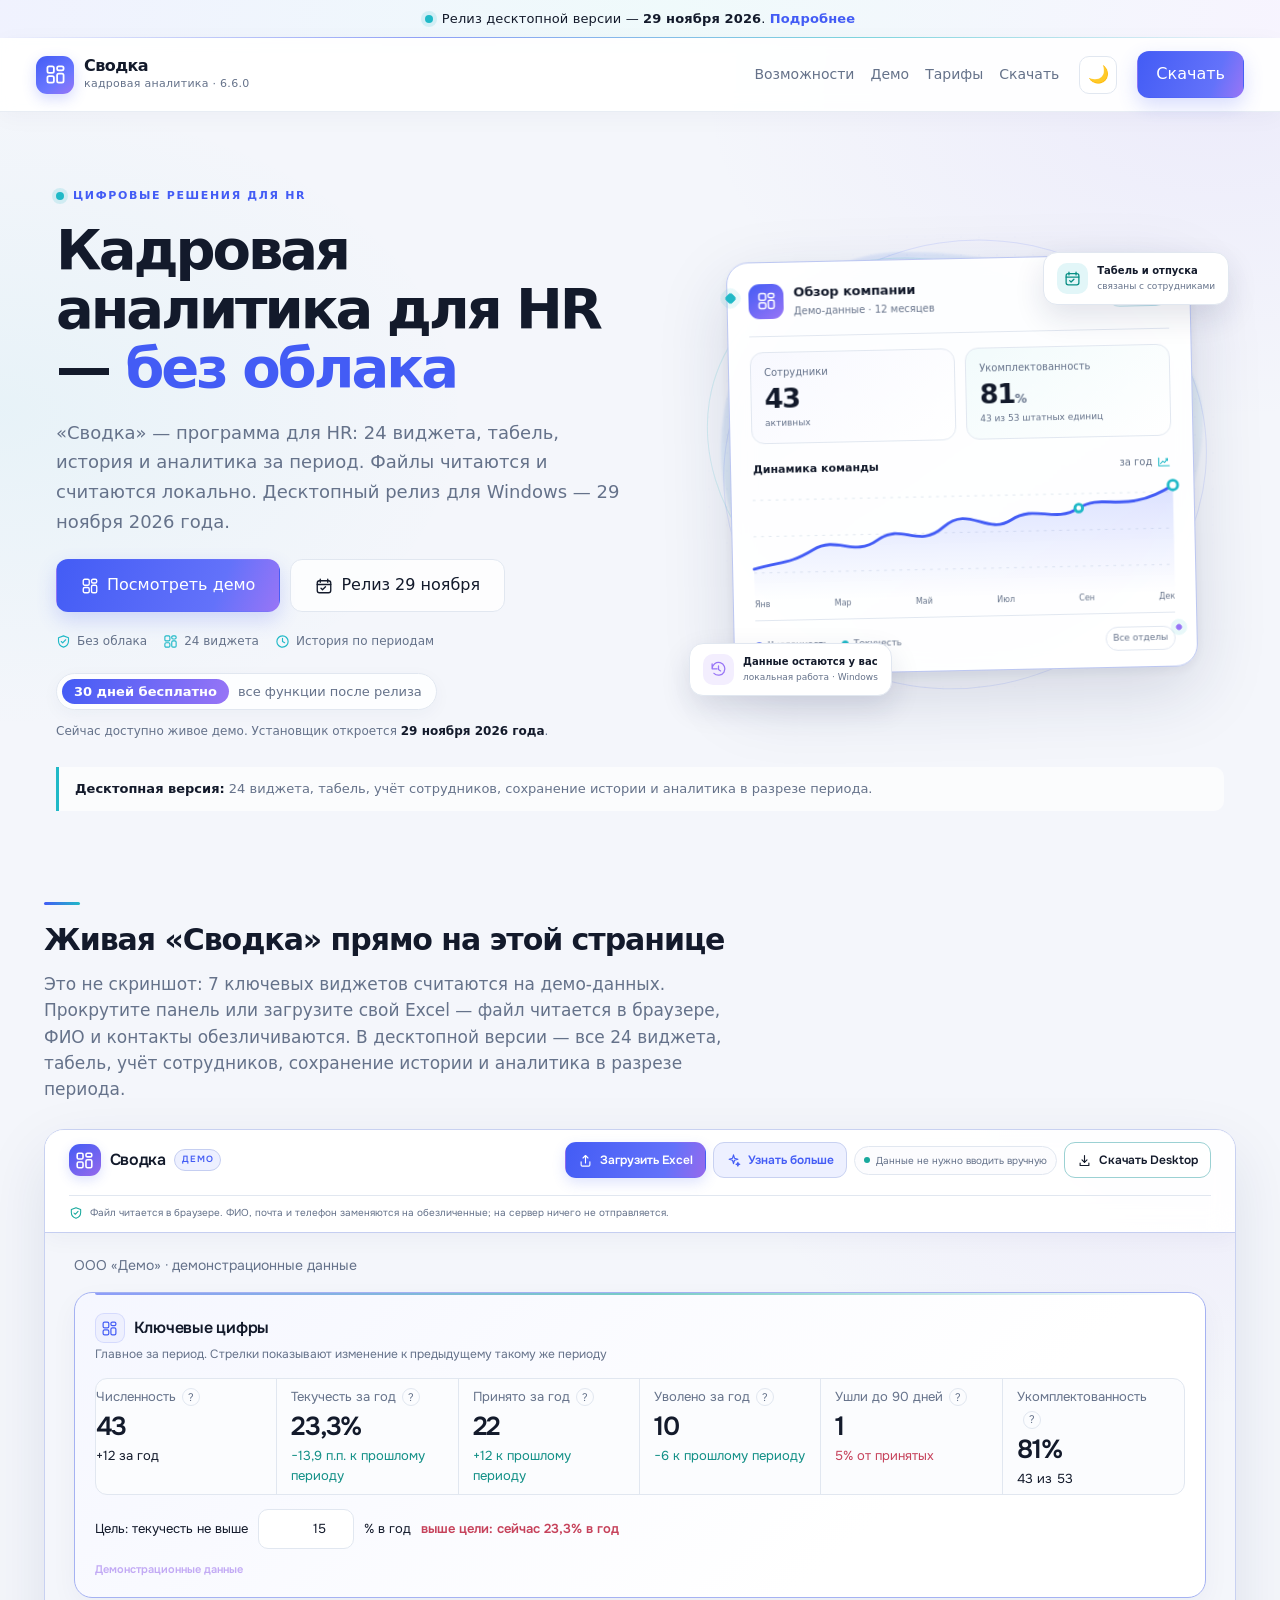
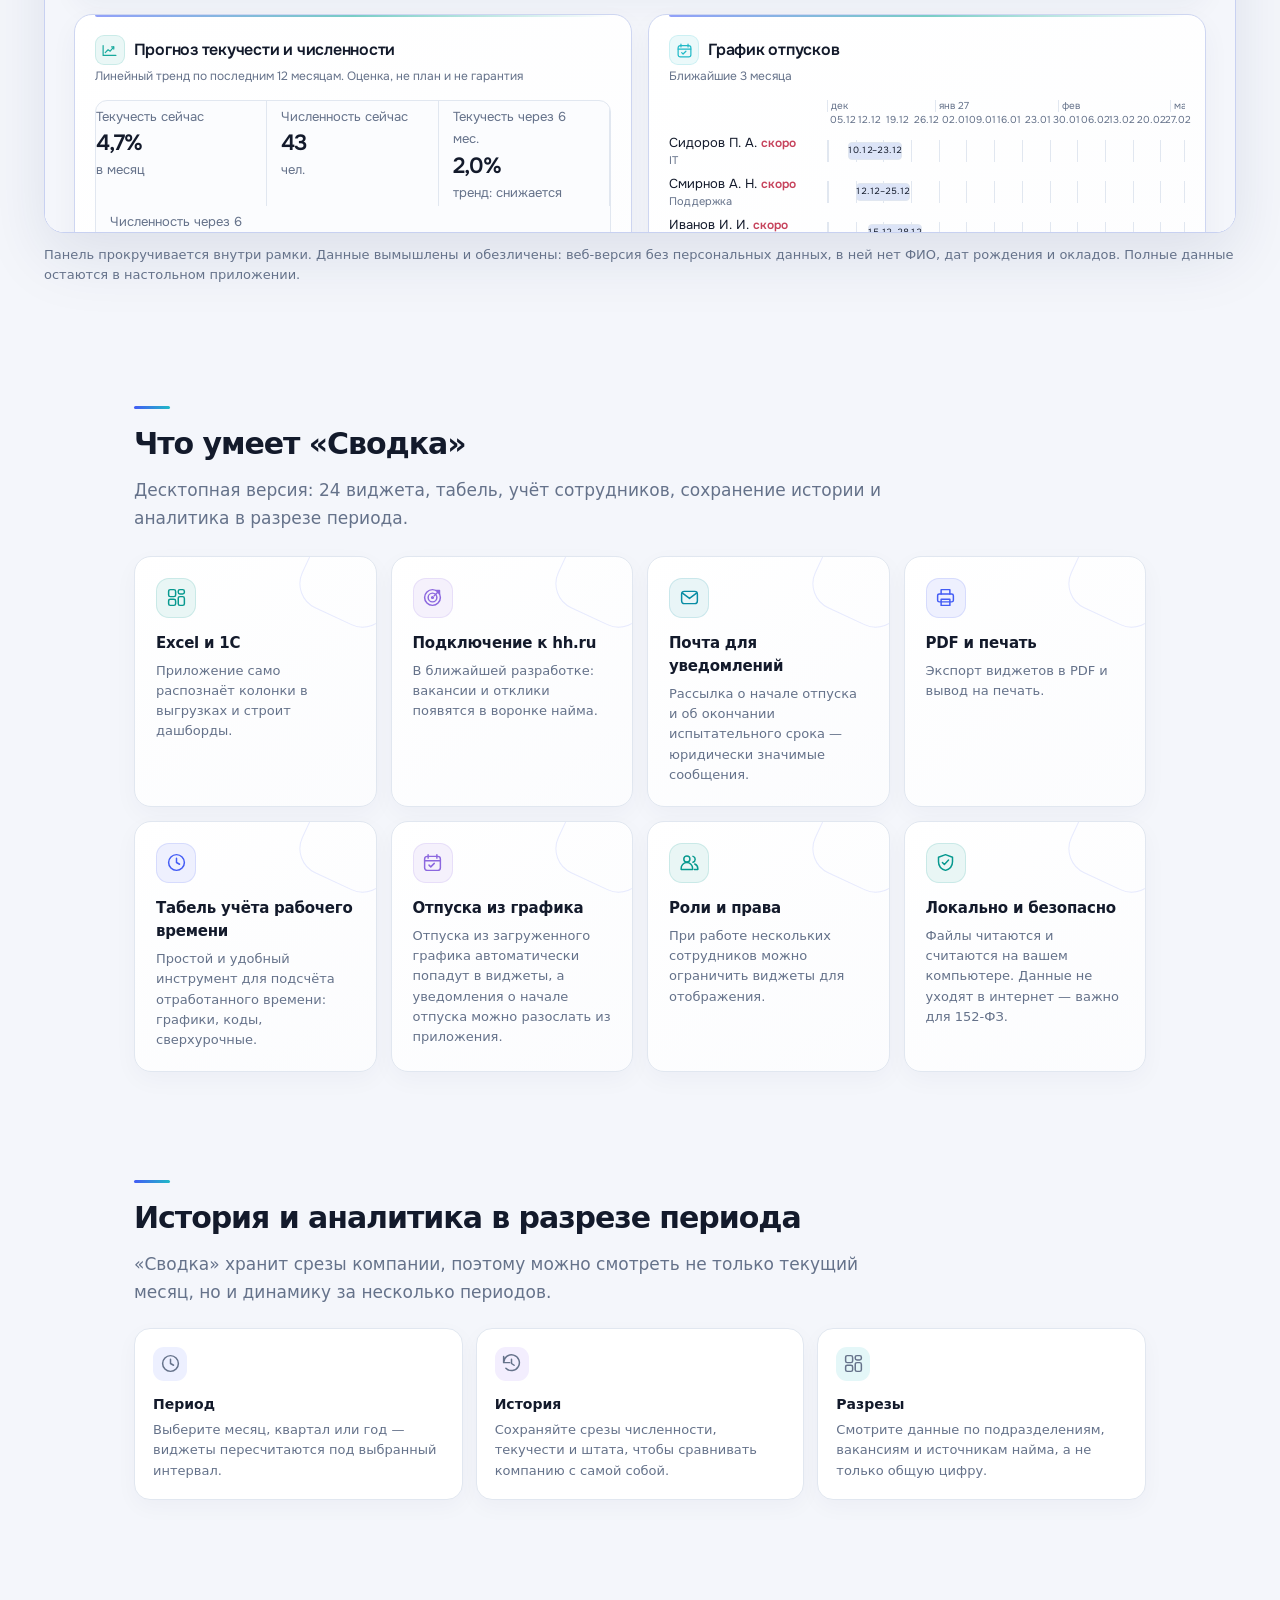
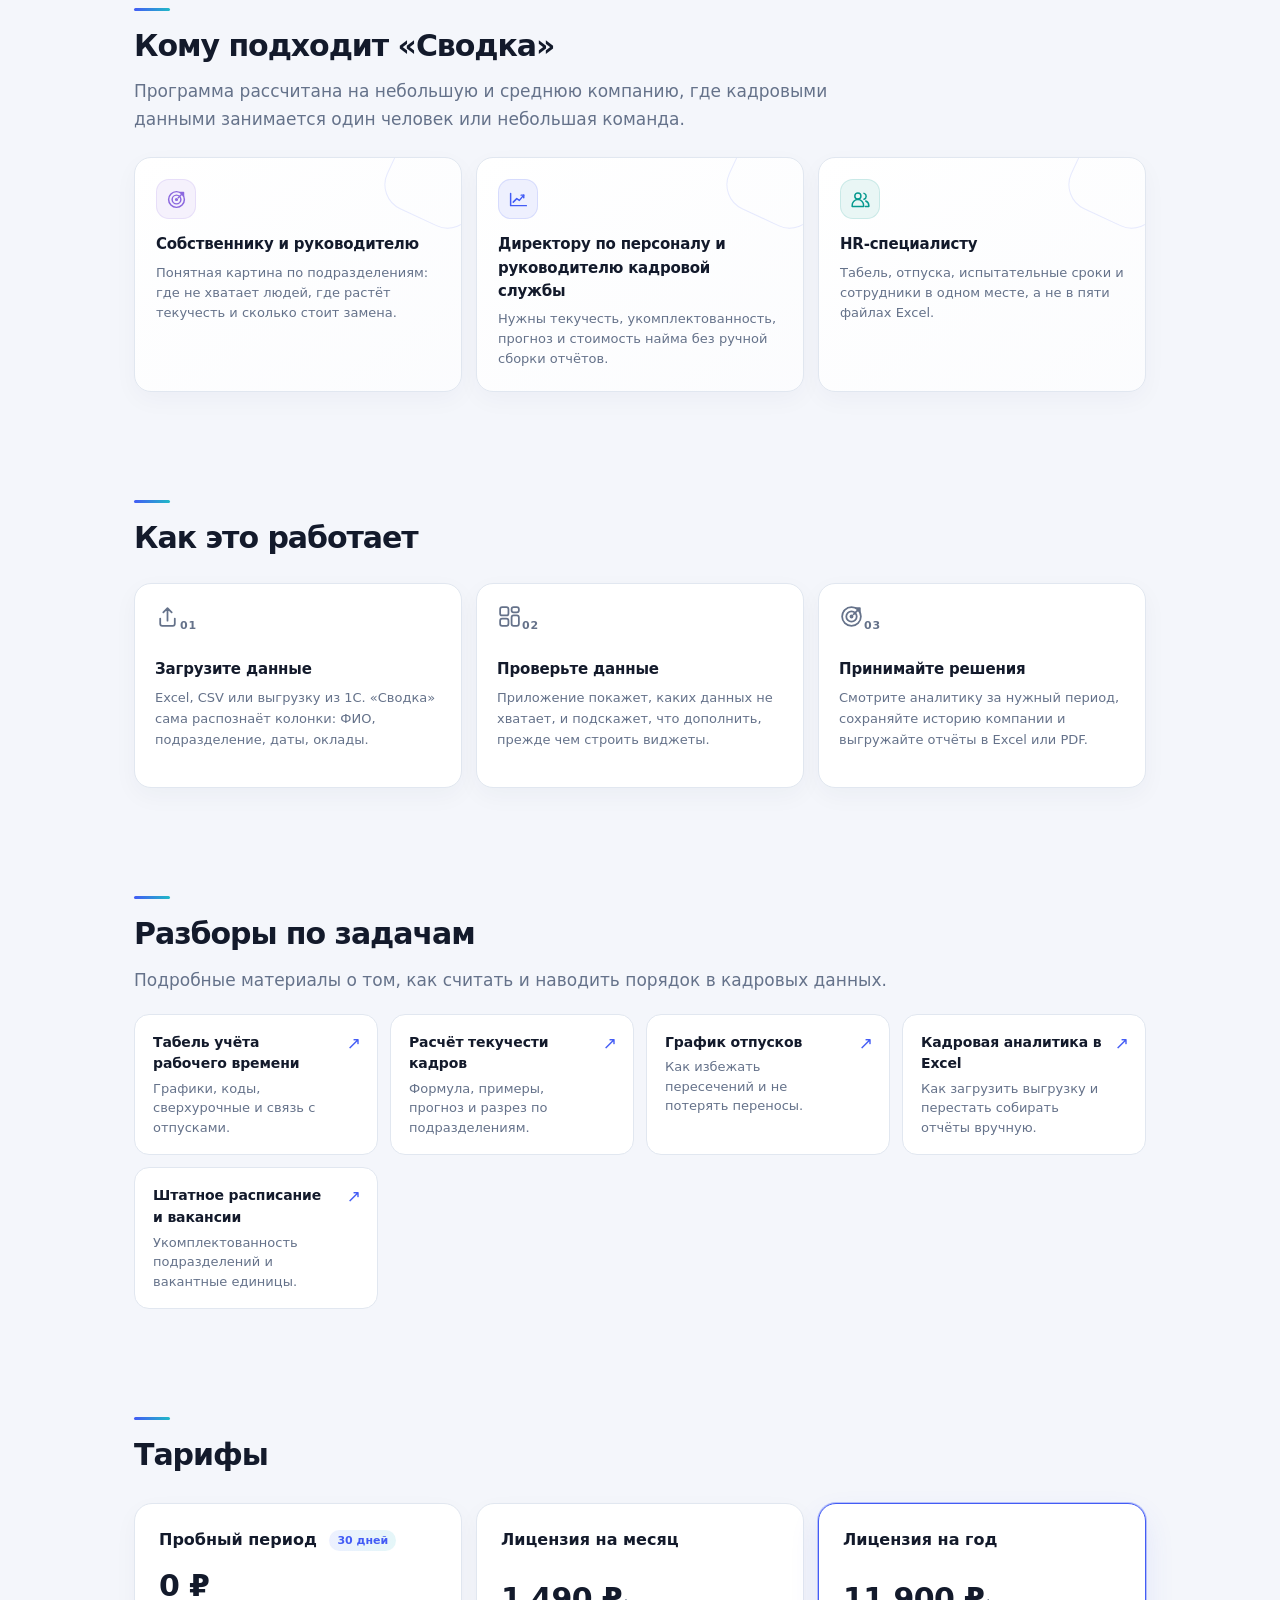
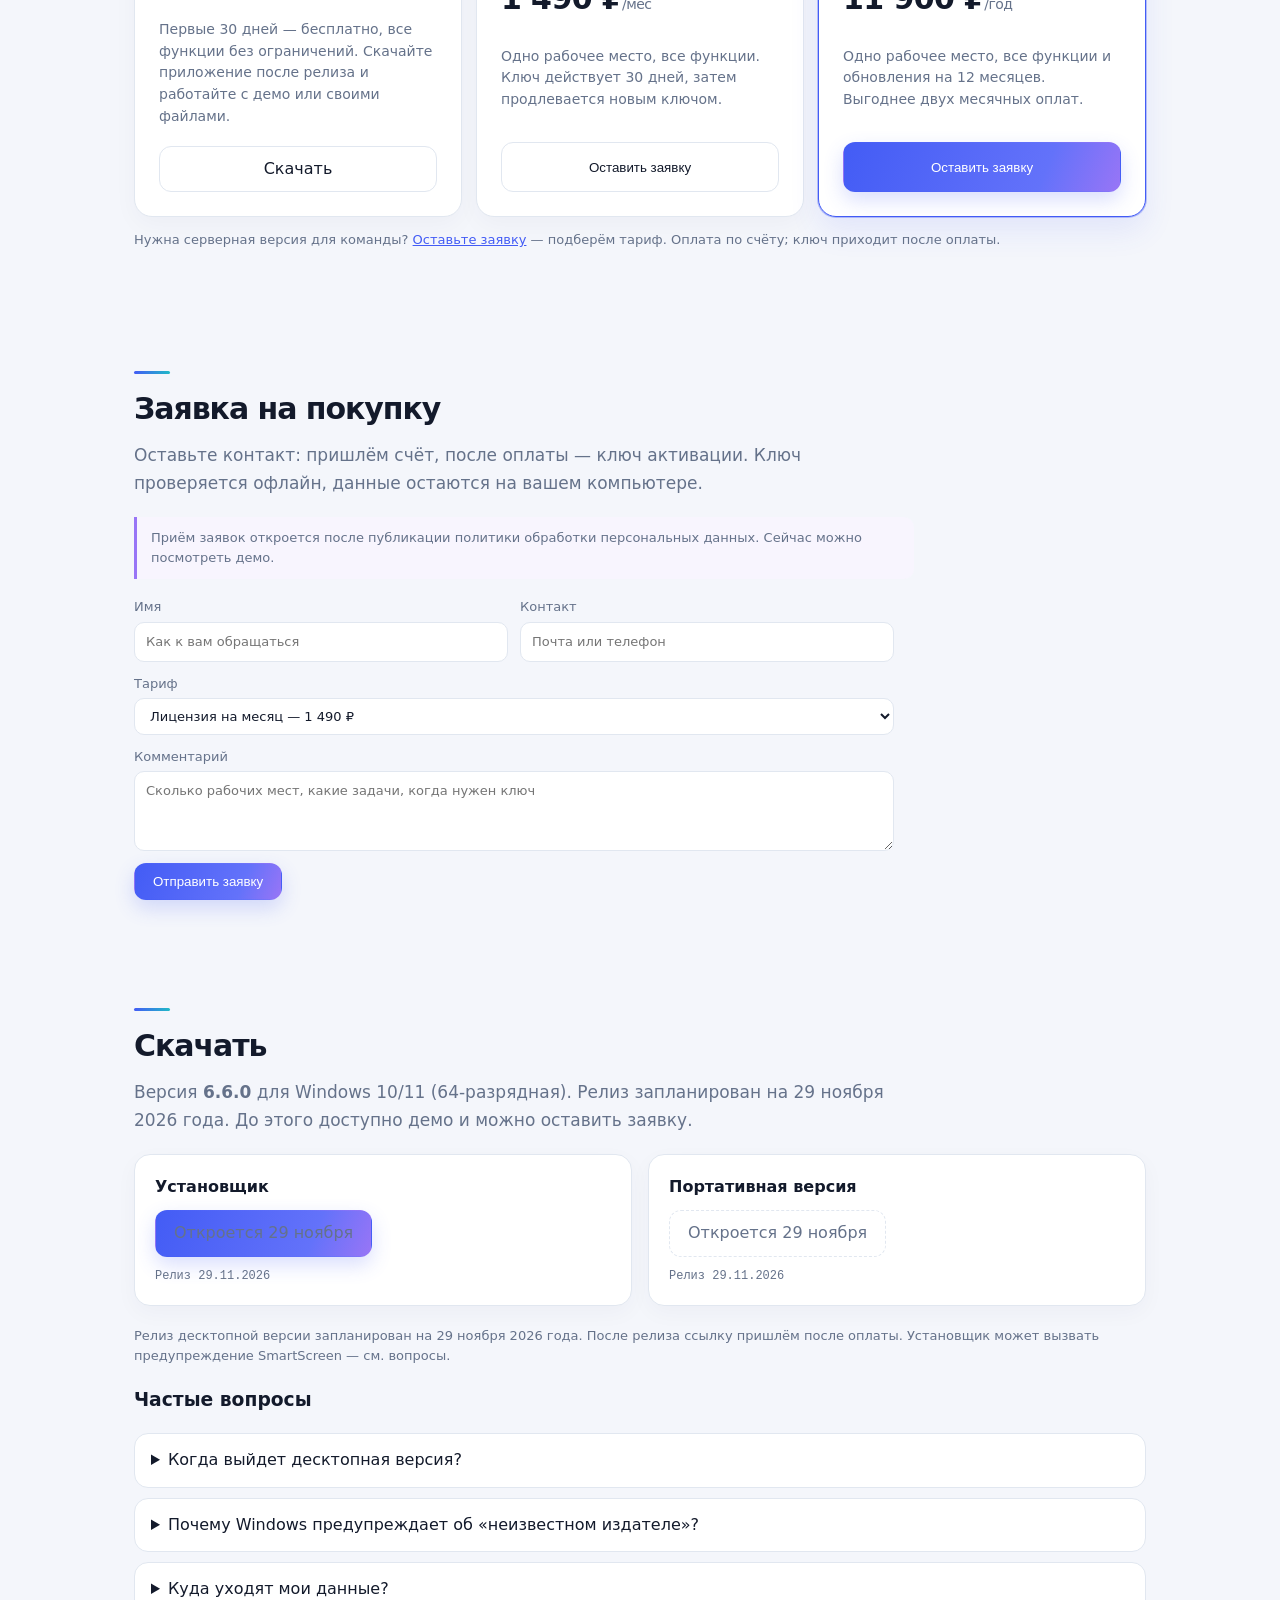
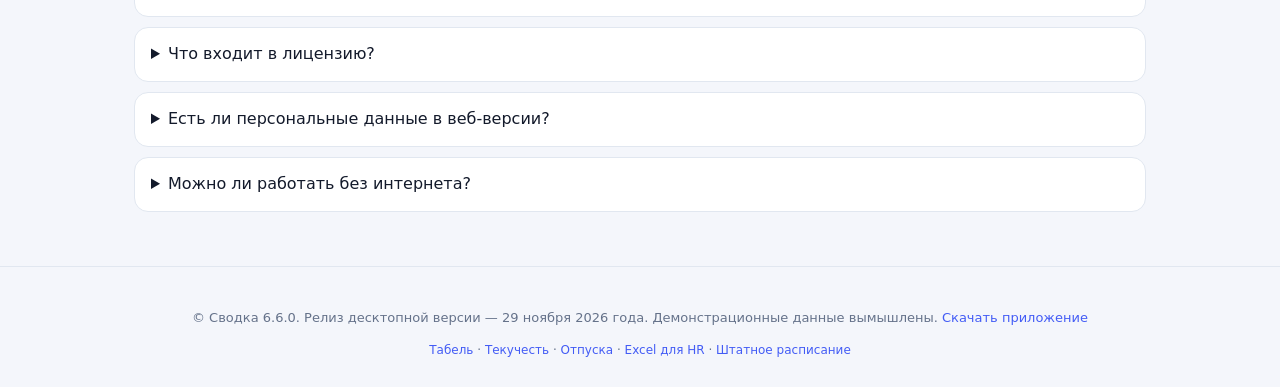
==== commit 9a16ce7b: "Лендинг: убран раздел про отличия от Excel" ====
--- a/docs/index.html
+++ b/docs/index.html
@@ -22,7 +22,7 @@
 <meta name="twitter:title" content="Сводка — кадровая аналитика для HR">
 <meta name="twitter:description" content="24 виджета, табель и аналитика за период. Релиз 29 ноября 2026 года.">
 <meta name="twitter:image" content="https://kraishkinaa.github.io/svodka/og-image.png">
-<link rel="stylesheet" href="style.css?v=6.6.0-mwymo7cv">
+<link rel="stylesheet" href="style.css?v=6.6.0-mwyr2v4w">
 <script type="application/ld+json">
 {"@context":"https://schema.org","@graph":[
 {"@type":"Organization","@id":"https://kraishkinaa.github.io/svodka/#org","name":"Сводка","url":"https://kraishkinaa.github.io/svodka/","logo":"https://kraishkinaa.github.io/svodka/site-icon.svg","sameAs":["https://github.com/kraishkinaa/svodka"]},
@@ -125,7 +125,7 @@
     </div>
   </div>
   <div class="live-demo">
-    <iframe id="demo-inline" title="Живое демо «Сводки»" src="demo/?showcase=1&embed=1&v=6.6.0-mwymo7cv" loading="eager"></iframe>
+    <iframe id="demo-inline" title="Живое демо «Сводки»" src="demo/?showcase=1&embed=1&v=6.6.0-mwyr2v4w" loading="eager"></iframe>
   </div>
   <p class="fine">Панель прокручивается внутри рамки. Данные вымышлены и обезличены: веб-версия без персональных данных, в ней нет ФИО, дат рождения и окладов. Полные данные остаются в настольном приложении.</p>
 </section>
@@ -172,17 +172,6 @@
     <div><span class="step-icon step-icon--mint"><svg aria-hidden="true"><use href="#i-grid"/></svg><i>02</i></span><b>Проверьте данные</b><span>Приложение покажет, каких данных не хватает, и подскажет, что дополнить, прежде чем строить виджеты.</span></div>
     <div><span class="step-icon step-icon--violet"><svg aria-hidden="true"><use href="#i-target"/></svg><i>03</i></span><b>Принимайте решения</b><span>Смотрите аналитику за нужный период, сохраняйте историю компании и выгружайте отчёты в Excel или PDF.</span></div>
   </div>
-</section>
-
-<section id="vs-excel" class="section">
-  <details class="fold">
-    <summary><h2>Чем «Сводка» отличается от Excel</h2></summary>
-    <div class="compare">
-      <div><b>Повторяющиеся отчёты</b><span>В Excel их собирают заново каждый месяц. В «Сводке» виджеты пересчитываются из загруженных данных.</span></div>
-      <div><b>Ошибки в формулах</b><span>Расчёты текучести, стажа и табеля собраны в приложении, их не нужно копировать между листами.</span></div>
-      <div><b>История</b><span>Срезы компании сохраняются, поэтому можно сравнить периоды и увидеть динамику, а не только текущую цифру.</span></div>
-    </div>
-  </details>
 </section>
 
 <section id="guides" class="section">
@@ -295,8 +284,8 @@
   </div>
 </div>
 
-<script src="site-config.js?v=6.6.0-mwymo7cv"></script>
-<script src="analytics.js?v=6.6.0-mwymo7cv"></script>
-<script src="app.js?v=6.6.0-mwymo7cv"></script>
+<script src="site-config.js?v=6.6.0-mwyr2v4w"></script>
+<script src="analytics.js?v=6.6.0-mwyr2v4w"></script>
+<script src="app.js?v=6.6.0-mwyr2v4w"></script>
 </body>
 </html>
--- a/docs/style.css
+++ b/docs/style.css
@@ -332,16 +332,7 @@
 @media(prefers-reduced-motion:reduce){
   *,*::before,*::after{scroll-behavior:auto!important;transition:none!important}
 }
-/* Сворачиваемый блок сравнения с Excel */
-.section>.fold>summary{display:flex;align-items:center;gap:10px;cursor:pointer;list-style:none}
-.section>.fold>summary::-webkit-details-marker{display:none}
-.section>.fold>summary h2{margin:0;font-size:clamp(24px,2.7vw,30px);letter-spacing:-.035em}
-.section>.fold>summary h2::before{content:"";display:block;width:36px;height:3px;border-radius:2px;background:linear-gradient(90deg,var(--acc),var(--tech-cyan));margin:0 0 12px}
-.section>.fold>summary::after{content:"";flex:none;width:9px;height:9px;margin-left:auto;border-right:2px solid var(--acc);border-bottom:2px solid var(--acc);transform:rotate(45deg);transition:transform .2s ease}
-.section>.fold[open]>summary::after{transform:rotate(225deg)}
-.section>.fold .compare{margin-top:16px}
-#features .feat-grid{grid-template-columns:repeat(auto-fit,minmax(215px,1fr))}
-@media(max-width:620px){#features .feat-grid{grid-template-columns:1fr}}
+.feat .feat-icon svg{width:21px;height:21px}
 .hero{text-align:left}
 .hero-facts{text-align:left}
 .feat .feat-icon{color:var(--acc);font-size:inherit}
@@ -349,3 +340,5 @@
 .feat .feat-icon--violet{color:#8c68df}
 .feat .feat-icon--cyan{color:#078ca4}
 .feat .feat-icon svg{width:21px;height:21px}
+#features .feat-grid{grid-template-columns:repeat(auto-fit,minmax(215px,1fr))}
+@media(max-width:620px){#features .feat-grid{grid-template-columns:1fr}}
